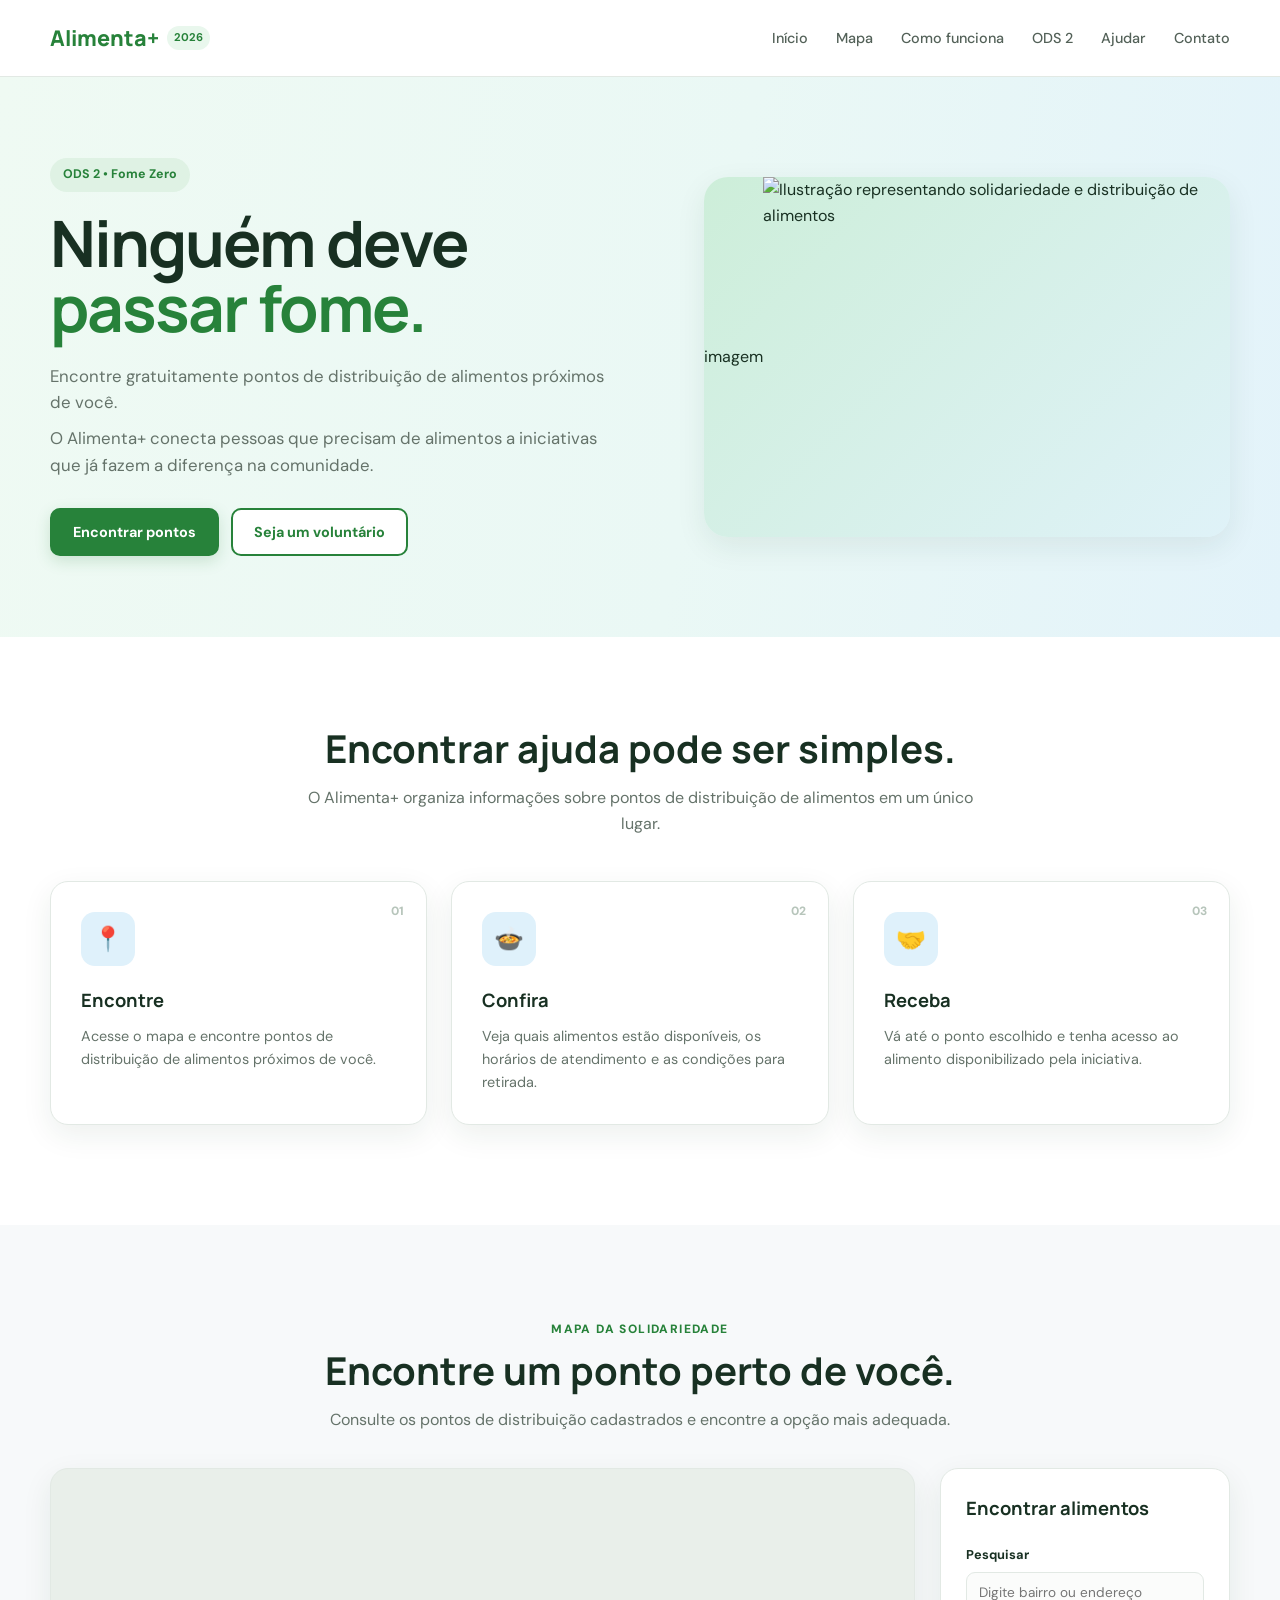
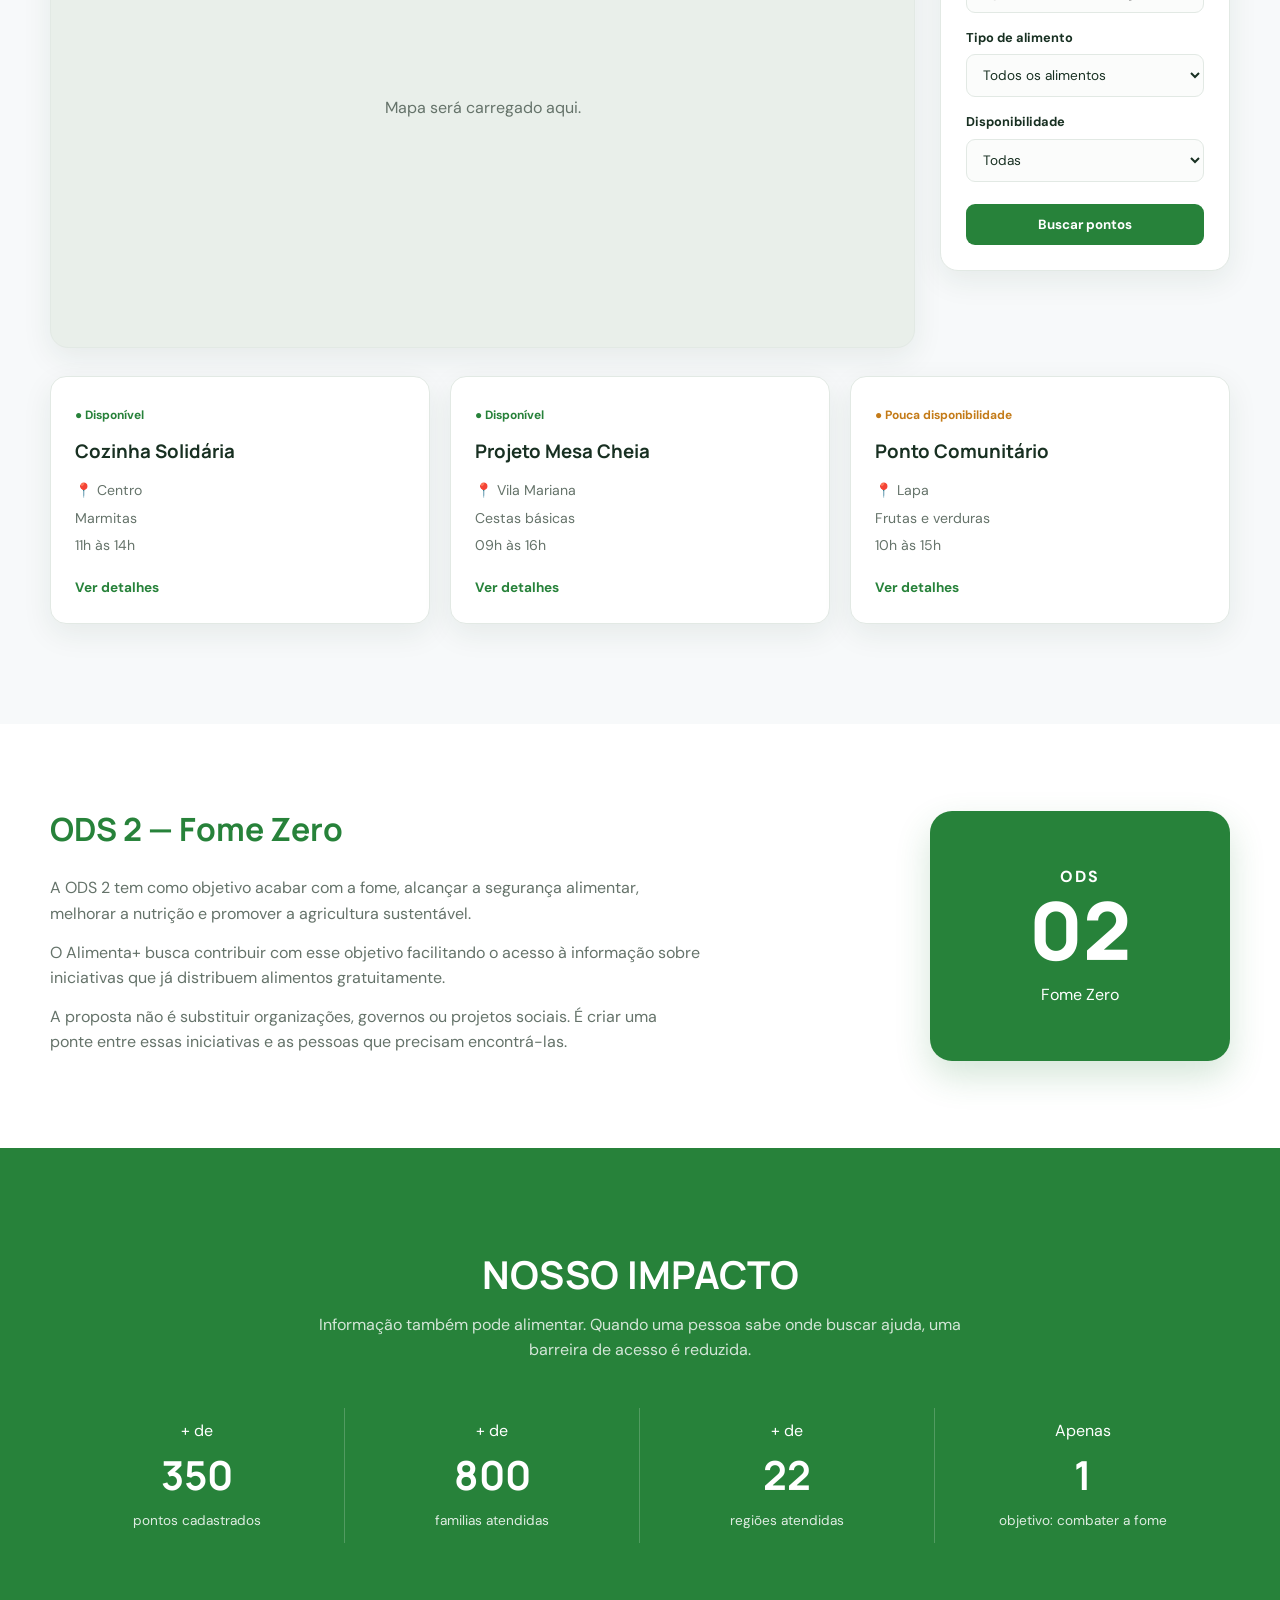
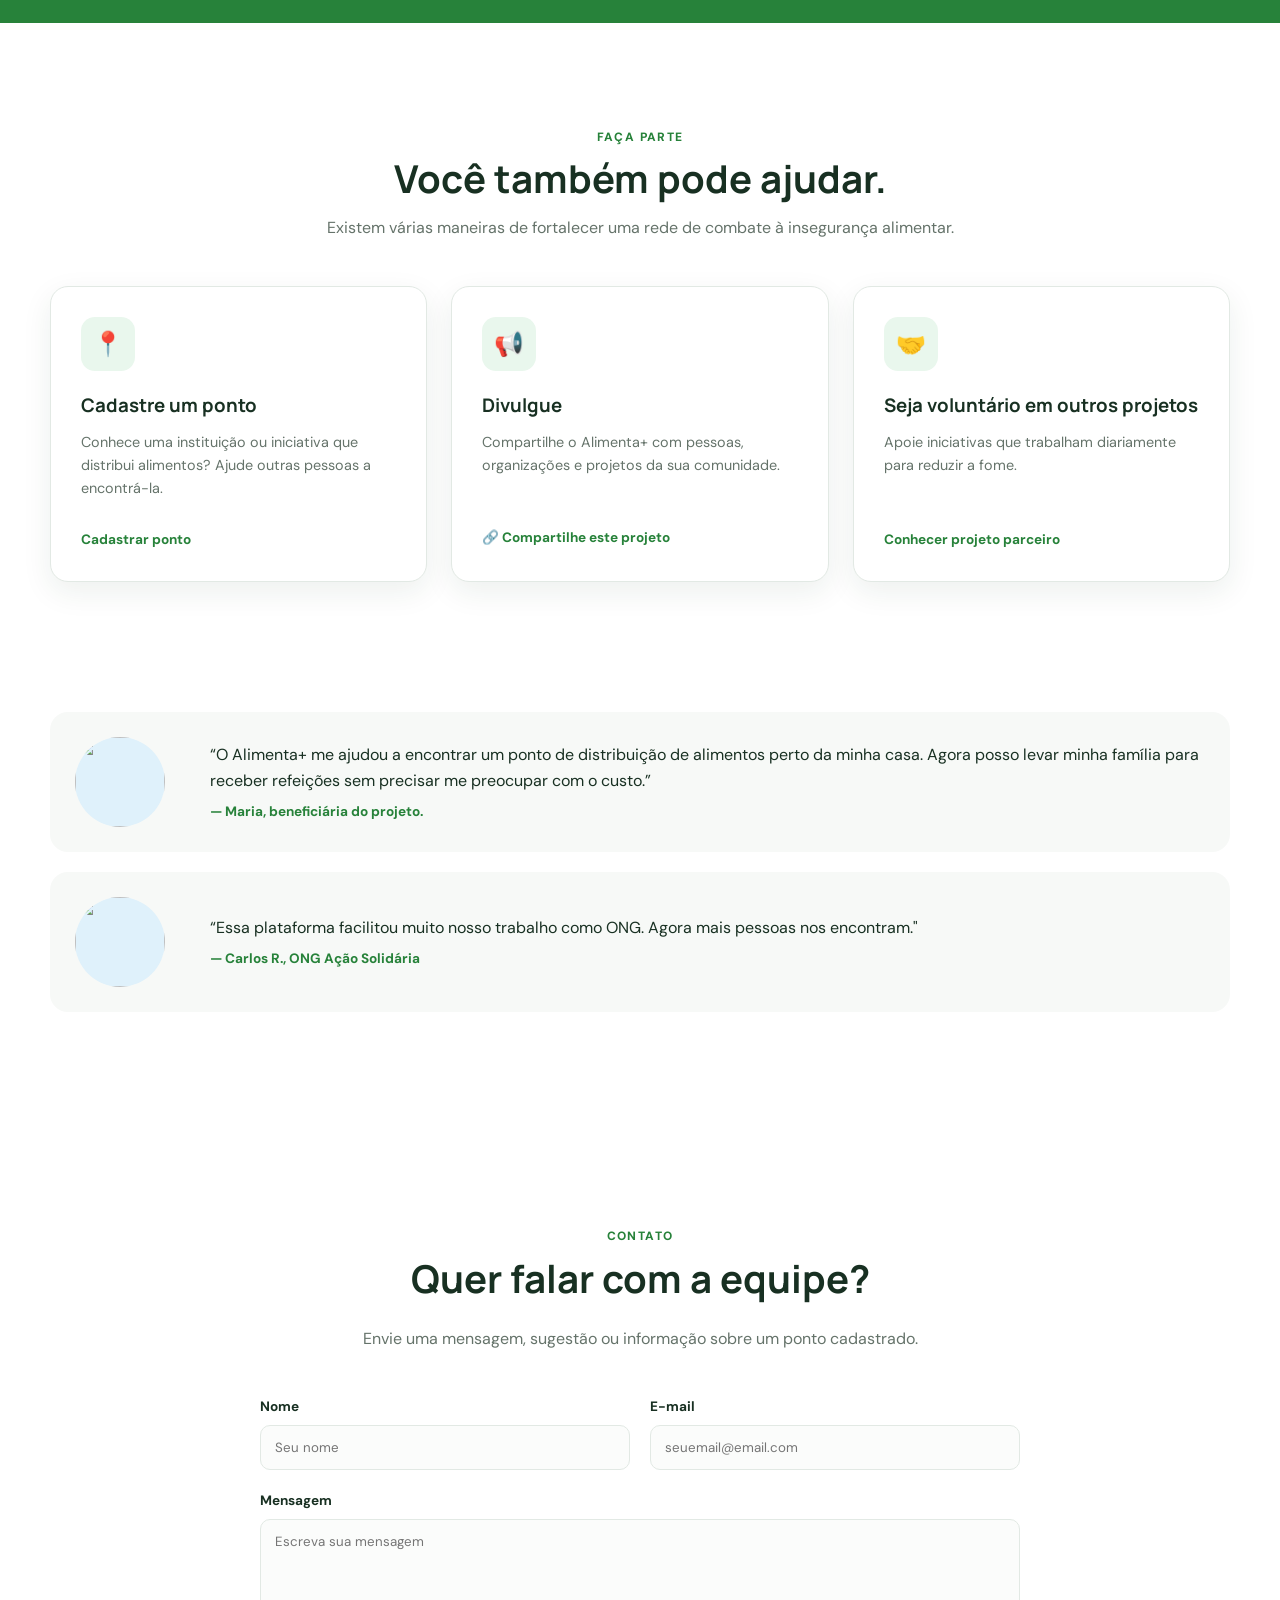
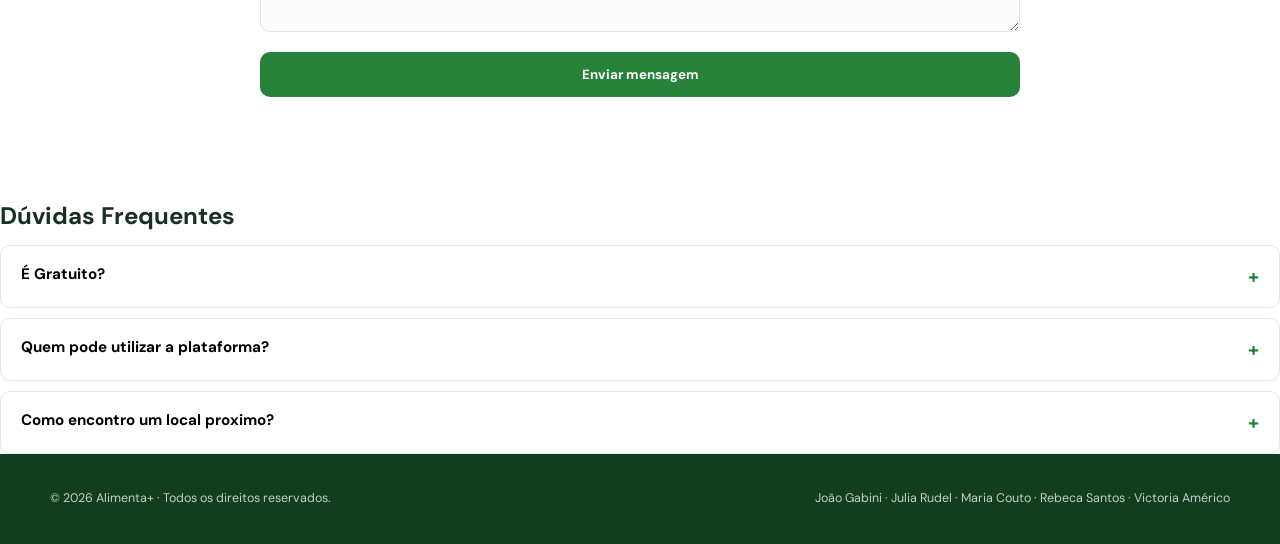
==== index.html @ 6b3d4233 "iniciando o leaflet" ====
<!DOCTYPE html>
<html lang="pt-br">

<head>
    <meta charset="UTF-8">
    <meta name="viewport" content="width=device-width, initial-scale=1.0">
    <title>Alimenta+</title>
    <meta name="description"
        content="Alimenta+ é uma plataforma que ajuda pessoas a encontrarem pontos gratuitos de distribuição de alimentos.">
    <meta name="author" content="Julia Rudel, João Gabini, Maria Couto, Rebeca Santos, Victoria Americo">
    <link rel="stylesheet" href="style.css">
    <link rel="stylesheet" href="https://unpkg.com/leaflet@1.9.4/dist/leaflet.css"
    integrity="sha256-p4NxAoJBhIIN+hmNHrzRCf9tD/miZyoHS5obTRR9BMY="
    crossorigin=""/>
</head>

<body> <!-- ========================= CABEÇALHO / NAVEGAÇÃO ========================== -->
    <header>
        <nav>
            <div class="logo"> <a href="#inicio"> <strong>Alimenta+</strong> <span>2026</span> </a> </div>
            <ul>
                <li> <a href="#inicio">Início</a> </li>
                <li> <a href="#mapa">Mapa</a> </li>
                <li> <a href="#como-funciona">Como funciona</a> </li>
                <li> <a href="#ods-2">ODS 2</a> </li>
                <li> <a href="#ajudar">Ajudar</a> </li>
                <li> <a href="#contato">Contato</a> </li>
            </ul>
        </nav>
    </header>

    <main> <!-- ========================= INÍCIO ========================== -->
        <section class="inicio" id="inicio">
            <div class="inicio-conteudo"> <span class="etiqueta"> ODS 2 • Fome Zero </span>
                <h1> Ninguém deve <span>passar fome.</span> </h1>
                <p> Encontre gratuitamente pontos de distribuição de alimentos próximos de você. </p>
                <p> O Alimenta+ conecta pessoas que precisam de alimentos a iniciativas que já fazem a diferença na
                    comunidade. </p>

                <button class="botao-inicio" onclick="location.href='#mapa'">Encontrar pontos</button>
                <button class="botao-secundario" onclick="location.href='#ajudar'">Seja um voluntário</button>
            </div>

            <div class="inicio-imagem"> imagem<img src=""
                    alt="Ilustração representando solidariedade e distribuição de alimentos"> </div>

        </section> <!-- ========================= COMO FUNCIONA ========================== -->

        <section id="como-funciona" class="como-funciona">
            <div class="titulo-secao">
                <h2> Encontrar ajuda pode ser simples. </h2>
                <p> O Alimenta+ organiza informações sobre pontos de distribuição de alimentos em um único lugar. </p>
            </div>
            <div class="cards-funcionamento">
                <article class="card">
                    <div class="card-numero"> 01 </div>
                    <div class="card-icone"> 📍 </div>
                    <h3> Encontre </h3>
                    <p> Acesse o mapa e encontre pontos de distribuição de alimentos próximos de você. </p>
                </article>
                <article class="card">
                    <div class="card-numero"> 02 </div>
                    <div class="card-icone"> 🍲 </div>
                    <h3> Confira </h3>
                    <p> Veja quais alimentos estão disponíveis, os horários de atendimento e as condições para retirada.
                    </p>
                </article>
                <article class="card">
                    <div class="card-numero"> 03 </div>
                    <div class="card-icone"> 🤝 </div>
                    <h3> Receba </h3>
                    <p> Vá até o ponto escolhido e tenha acesso ao alimento disponibilizado pela iniciativa. </p>
                </article>
            </div>

        </section> <!-- ========================= MAPA ========================== -->

        <section id="mapa" class="mapa">
            <div class="titulo-secao"> <span>MAPA DA SOLIDARIEDADE</span>
                <h2> Encontre um ponto perto de você. </h2>
                <p> Consulte os pontos de distribuição cadastrados e encontre a opção mais adequada. </p>
            </div>
            <div class="mapa-area"> <!-- Posteriormente podemos colocar aqui o mapa utilizando Leaflet. -->
                <div id="mapa-interativo">
                    <p> Mapa será carregado aqui. </p>
                </div>
                <aside class="filtros">
                    <h3> Encontrar alimentos </h3> <label for="pesquisa"> Pesquisar </label> <input type="text"
                        id="pesquisa" name="pesquisa" placeholder="Digite bairro ou endereço"> <label
                        for="tipo-alimento"> Tipo de alimento </label> <select id="tipo-alimento" name="tipo-alimento">
                        <option value=""> Todos os alimentos </option>
                        <option value="marmita"> Marmitas </option>
                        <option value="cesta"> Cestas básicas </option>
                        <option value="frutas"> Frutas e verduras </option>
                        <option value="paes"> Pães </option>
                    </select> <label for="disponibilidade"> Disponibilidade </label> <select id="disponibilidade"
                        name="disponibilidade">
                        <option value=""> Todas </option>
                        <option value="disponivel"> Disponível </option>
                        <option value="pouco"> Pouca disponibilidade </option>
                        <option value="esgotado"> Esgotado </option>
                    </select> <button type="button"> Buscar pontos </button>
                </aside>

            </div> <!-- Cards dos pontos. Posteriormente podem ser gerados automaticamente pelo JavaScript. -->
            <div class="lista-pontos">
                <article class="ponto">
                    <div class="ponto-status disponivel"> ● Disponível </div>
                    <h3> Cozinha Solidária </h3>
                    <p> 📍 Centro </p>
                    <p> Marmitas </p>
                    <p> 11h às 14h </p> <a href="#"> Ver detalhes </a>
                </article>
                <article class="ponto">
                    <div class="ponto-status disponivel"> ● Disponível </div>
                    <h3> Projeto Mesa Cheia </h3>
                    <p> 📍 Vila Mariana </p>
                    <p> Cestas básicas </p>
                    <p> 09h às 16h </p> <a href="#"> Ver detalhes </a>
                </article>
                <article class="ponto">
                    <div class="ponto-status pouco"> ● Pouca disponibilidade </div>
                    <h3> Ponto Comunitário </h3>
                    <p> 📍 Lapa </p>
                    <p> Frutas e verduras </p>
                    <p> 10h às 15h </p> <a href="#"> Ver detalhes </a>
                </article>
            </div>

        </section> <!-- ========================= ODS 2 ========================== -->
        <section id="ods-2" class="ods">
            <div class="ods-conteudo">
                <h2> ODS 2 — Fome Zero</h2>
                <p> A ODS 2 tem como objetivo acabar com a fome, alcançar a segurança alimentar, melhorar a nutrição e
                    promover a agricultura sustentável. </p>
                <p> O Alimenta+ busca contribuir com esse objetivo facilitando o acesso à informação sobre iniciativas
                    que já distribuem alimentos gratuitamente. </p>
                <p> A proposta não é substituir organizações, governos ou projetos sociais. É criar uma ponte entre
                    essas iniciativas e as pessoas que precisam encontrá-las. </p>
            </div>
            <div class="ods-destaque">
                <div> <strong> ODS </strong> <span> 02 </span> </div>
                <p> Fome Zero</p>
            </div>

        </section> <!-- ========================= IMPACTO ========================== -->
        <section class="impacto">
            <div class="titulo-secao"> <span></span>
                <h2>NOSSO IMPACTO </h2>
                <p> Informação também pode alimentar. Quando uma pessoa sabe onde buscar ajuda, uma barreira de acesso é
                    reduzida. </p>
            </div>
            <div class="numeros-impacto">
                <div class="numero"> + de <strong> 350 </strong> <span> pontos cadastrados </span> </div>
                <div class="numero"> + de <strong> 800 </strong> <span> familias atendidas </span> </div>
                <div class="numero"> + de  <strong> 22 </strong> <span> regiões atendidas </span> </div>
                <div class="numero"> Apenas <strong> 01 </strong> <span> objetivo: combater a fome </span> </div>
            </div>

        </section> <!-- ========================= AJUDAR ========================== -->
        <section id="ajudar" class="ajudar">
            <div class="titulo-secao"> <span>FAÇA PARTE</span>
                <h2> Você também pode ajudar. </h2>
                <p> Existem várias maneiras de fortalecer uma rede de combate à insegurança alimentar. </p>
            </div>
            <div class="cards-ajuda">
                <article class="card-ajuda">
                    <div> 📍 </div>
                    <h3> Cadastre um ponto </h3>
                    <p> Conhece uma instituição ou iniciativa que distribui alimentos? Ajude outras pessoas a
                        encontrá-la. </p>
                    <a href="cadastro.html" target="_blank" rel="noopener noreferrer"> Cadastrar ponto </a>
                </article>

                <article class="card-ajuda">
                    <div> 📢 </div>
                    <h3> Divulgue </h3>
                    <p> Compartilhe o Alimenta+ com pessoas, organizações e projetos da sua comunidade. </p>

                    <button onclick="compartilharProjeto()" class="btn-compartilhar">
                        <span>🔗</span>
                        Compartilhe este projeto
                    </button>
                </article>

                <article class="card-ajuda">
                    <div> 🤝 </div>
                    <h3> Seja voluntário em outros projetos</h3>
                    <p> Apoie iniciativas que trabalham diariamente para reduzir a fome. </p>
                    <a href="https://zuzuforafrica.com/" target="_blank" rel="noopener noreferrer">Conhecer projeto
                        parceiro</a>
                </article>

                <div id="mensagemCompartilhamento" class="toast-compartilhamento">
                    <span class="toast-icone">✓</span>
                    <div>
                        <strong>Link copiado!</strong>
                        <p>Agora você pode compartilhar este projeto.</p>
                    </div>
                </div>
            </div>
        </section>

        <section><!-- ========================= Depoimento ========================== -->
            <div>
                <div><img src='' alt=''></div>
                <div>
                    <p>“O Alimenta+ me ajudou a encontrar um ponto de distribuição de alimentos perto da minha casa.
                        Agora
                        posso levar minha família para receber refeições sem precisar me preocupar com o custo.”</p>
                    <p>— Maria, beneficiária do projeto.</p>
                </div>
            </div>


            <div>
                <div><img src='' alt=''></div>
                <div>
                    <p>“Essa plataforma facilitou muito nosso trabalho como ONG. Agora mais pessoas nos encontram."</p>
                    <p>— Carlos R., ONG Ação Solidária</p>
                </div>
            </div>
        </section>

        </section> <!-- ========================= CONTATO ========================== -->
        <section id="contato" class="contato">
            <div class="titulo-secao"> <span>CONTATO</span>
                <h2> Quer falar com a equipe? </h2>
                <p> Envie uma mensagem, sugestão ou informação sobre um ponto cadastrado. </p>
            </div>
            <form>
                <div class="campo"> <label for="nome-contato"> Nome </label> <input type="text" id="nome-contato"
                        name="nome-contato" placeholder="Seu nome"> </div>
                <div class="campo"> <label for="email"> E-mail </label> <input type="email" id="email" name="email"
                        placeholder="seuemail@email.com"> </div>
                <div class="campo campo-completo"> <label for="mensagem"> Mensagem </label> <textarea id="mensagem"
                        name="mensagem" rows="5" placeholder="Escreva sua mensagem"></textarea> </div>
                <div class="campo campo-completo"> <button type="submit"> Enviar mensagem </button> </div>
            </form>
        </section>

        <section>
            <div class="divduv">
                <h2> Dúvidas Frequentes </h2>

                <button class="accordion">
                    <span>É Gratuito?</span>
                </button>
                <div class="panel">
                    <p>Sim, totalmente gratuito para quem busca alimentação e para quem deseja cadastrar pontos.</p>
                </div>

                <button class="accordion">
                    <span>Quem pode utilizar a plataforma?</span>
                </button>
                <div class="panel">
                    <p>Qualquer pessoa pode consultar a plataforma. Os critérios para retirada dos alimentos podem
                        variar de
                        acordo com cada ponto de distribuição.</p>
                </div>

                <button class="accordion">
                    <span>Como encontro um local proximo?</span>
                </button>
                <div class="panel">
                    <p>Use o mapa interativo e digite seu bairro ou CEP na barra de pesquisa.</p>
                </div>


            </div>

        </section>

    </main>

    <footer>
        <div class="footer-final">
            <p> © 2026 Alimenta+ · Todos os direitos reservados. </p>
            <p> João Gabini · Julia Rudel · Maria Couto · Rebeca Santos · Victoria Américo </p>
        </div>
    </footer>

    <script>
        // 1. Seleciona todos os botões com a classe 'accordion'
        const accordions = document.querySelectorAll(".accordion");

        // 2. Adiciona o evento de clique para cada um deles
        accordions.forEach(acc => {
            acc.addEventListener("click", function () {
                // Alterna a classe 'active' no botão clicado
                this.classList.toggle("active");

                // Pega o painel seguinte (a resposta)
                const panel = this.nextElementSibling;

                // Alterna entre mostrar e esconder
                if (panel.style.display === "block") {
                    panel.style.display = "none";
                } else {
                    panel.style.display = "block";
                }
            });
        });


        function compartilharProjeto() {
            const link = window.location.href;

            navigator.clipboard.writeText(link).then(() => {
                const mensagem = document.getElementById("mensagemCompartilhamento");

                mensagem.classList.add("mostrar");

                setTimeout(() => {
                    mensagem.classList.remove("mostrar");
                }, 3500);
            });
        }


        // ===== CONTADOR DOS NÚMEROS DE IMPACTO =====

        const numeros = document.querySelectorAll(".numero strong");

        numeros.forEach((numero) => {
            const valorFinal = parseInt(numero.textContent);

            let valorAtual = 0;

            const duracao = 1500; // duração da animação em milissegundos
            const intervalo = 20;
            const incremento = valorFinal / (duracao / intervalo);

            const contador = setInterval(() => {
                valorAtual += incremento;

                if (valorAtual >= valorFinal) {
                    valorAtual = valorFinal;
                    clearInterval(contador);
                }

                numero.textContent = Math.floor(valorAtual);
            }, intervalo);
        });

    </script>

</body>

</html>
---- style.css ----
/* =========================================================
   ALIMENTA+ — ESTILO GERAL
   ========================================================= */

   @import url('https://fonts.googleapis.com/css2?family=DM+Sans:wght@400;500;600;700&family=Manrope:wght@500;600;700;800&display=swap');


   /* =========================================================
      VARIÁVEIS
      ========================================================= */
   
   :root {
       --verde: #27823a;
       --verde-escuro: #176329;
       --verde-claro: #e9f7ed;
   
       --azul: #dff1fb;
       --azul-medio: #c9e8f7;
   
       --texto: #183022;
       --texto-secundario: #65736a;
   
       --branco: #ffffff;
       --cinza: #f6f8f7;
       --borda: #e2e9e4;
   
       --sombra: 0 10px 30px rgba(25, 70, 40, 0.08);
   
       --raio: 18px;
       --largura: 1180px;
   }
   
   
   /* =========================================================
      RESET
      ========================================================= */
   
   * {
       margin: 0;
       padding: 0;
       box-sizing: border-box;
   }
   
   html {
       scroll-behavior: smooth;
   }
   
   body {
       font-family: 'DM Sans', sans-serif;
       color: var(--texto);
       background: var(--branco);
       line-height: 1.6;
       font-size: 16px;
   }
   
   img {
       max-width: 100%;
       display: block;
   }
   
   a {
       color: inherit;
       text-decoration: none;
   }
   
   button,
   input,
   select,
   textarea {
       font-family: inherit;
   }
   
   button {
       cursor: pointer;
   }
   
   
   /* =========================================================
      CONTAINER
      ========================================================= */
   
   header nav,
   .inicio,
   .como-funciona,
   .mapa,
   .ods,
   .impacto,
   .ajudar,
   .contato,
   footer {
       width: min(100% - 48px, var(--largura));
       margin-inline: auto;
   }
   
   
   /* =========================================================
      CABEÇALHO
      ========================================================= */
   
   header {
       position: sticky;
       top: 0;
       z-index: 1000;
   
       background: rgba(255, 255, 255, 0.96);
       border-bottom: 1px solid var(--borda);
   
       backdrop-filter: blur(12px);
   }
   
   header nav {
       height: 76px;
   
       display: flex;
       align-items: center;
       justify-content: space-between;
   }
   
   
   /* LOGO */
   
   .logo a {
       display: flex;
       align-items: center;
       gap: 8px;
   
       color: var(--verde);
   }
   
   .logo strong {
       font-family: 'Manrope', sans-serif;
       font-size: 1.35rem;
       font-weight: 800;
   }
   
   .logo span {
       font-size: 0.7rem;
       font-weight: 700;
   
       padding: 3px 7px;
       border-radius: 20px;
   
       color: var(--verde);
       background: var(--verde-claro);
   }
   
   
   /* MENU */
   
   header nav ul {
       list-style: none;
   
       display: flex;
       align-items: center;
       gap: 28px;
   }
   
   header nav ul a {
       font-size: 0.9rem;
       font-weight: 500;
       color: #536158;
   
       transition: 0.2s ease;
   }
   
   header nav ul a:hover {
       color: var(--verde);
   }
   
   
   /* =========================================================
      TÍTULOS
      ========================================================= */
   
   .titulo-secao {
       text-align: center;
       max-width: 700px;
       margin: 0 auto 45px;
   }
   
   .titulo-secao > span {
       display: inline-block;
   
       margin-bottom: 10px;
   
       color: var(--verde);
       font-size: 0.75rem;
       font-weight: 800;
       letter-spacing: 1.4px;
   }
   
   .titulo-secao h2 {
       font-family: 'Manrope', sans-serif;
       font-size: clamp(1.8rem, 3vw, 2.6rem);
       line-height: 1.15;
   
       margin-bottom: 14px;
   }
   
   .titulo-secao p {
       color: var(--texto-secundario);
       font-size: 1rem;
   }
   
   
   /* =========================================================
      HERO / INÍCIO
      ========================================================= */
   
   .inicio {
       min-height: 560px;
   
       display: grid;
       grid-template-columns: 1fr 0.9fr;
       align-items: center;
       gap: 70px;
   
       padding-top: 70px;
       padding-bottom: 70px;
   }
   
   
   /* fundo suave do hero */
   
   .inicio::before {
       content: "";
       position: absolute;
       left: 0;
       right: 0;
   
       height: 560px;
   
       background:
           linear-gradient(
               100deg,
               #effaf3 0%,
               #eaf8f5 55%,
               #e3f3fa 100%
           );
   
       z-index: -1;
   }
   
   
   /* conteúdo */
   
   .inicio-conteudo {
       max-width: 590px;
   }
   
   .etiqueta {
       display: inline-block;
   
       padding: 7px 13px;
       margin-bottom: 18px;
   
       border-radius: 30px;
   
       color: var(--verde);
       background: #dff2e4;
   
       font-size: 0.78rem;
       font-weight: 700;
   }
   
   .inicio h1 {
       font-family: 'Manrope', sans-serif;
   
       font-size: clamp(2.7rem, 5vw, 4.4rem);
       line-height: 1.02;
       letter-spacing: -2px;
   
       margin-bottom: 22px;
   }
   
   .inicio h1 span {
       color: var(--verde);
   }
   
   .inicio-conteudo > p {
       max-width: 560px;
   
       color: var(--texto-secundario);
       font-size: 1.05rem;
   
       margin-bottom: 9px;
   }
   
   
   /* BOTÕES */
   
   .botao-inicio,
   .botao-secundario {
       border-radius: 10px;
   
       padding: 13px 21px;
   
       font-size: 0.9rem;
       font-weight: 700;
   
       transition: 0.2s ease;
   }
   
   .botao-inicio {
       margin-top: 20px;
       margin-right: 8px;
   
       border: 2px solid var(--verde);
       background: var(--verde);
       color: white;
   
       box-shadow: 0 5px 15px rgba(39, 130, 58, 0.18);
   }
   
   .botao-inicio:hover {
       background: var(--verde-escuro);
       border-color: var(--verde-escuro);
       transform: translateY(-2px);
   }
   
   .botao-secundario {
       border: 2px solid var(--verde);
       background: white;
       color: var(--verde);
   }
   
   .botao-secundario:hover {
       background: var(--verde-claro);
   }
   
   
   /* IMAGEM DO HERO */
   
   .inicio-imagem {
       height: 360px;
   
       border-radius: 24px;
   
       overflow: hidden;
   
       background:
           linear-gradient(
               135deg,
               #cdeed9,
               #dff2f8
           );
   
       box-shadow: var(--sombra);
   
       display: flex;
       align-items: center;
       justify-content: center;
   }
   
   .inicio-imagem img {
       width: 100%;
       height: 100%;
       object-fit: cover;
   }
   
   
   /* =========================================================
      COMO FUNCIONA
      ========================================================= */
   
   .como-funciona {
       padding-top: 90px;
       padding-bottom: 100px;
   }
   
   .cards-funcionamento {
       display: grid;
       grid-template-columns: repeat(3, 1fr);
       gap: 24px;
   }
   
   .card {
       position: relative;
   
       padding: 30px;
   
       background: white;
       border: 1px solid var(--borda);
       border-radius: var(--raio);
   
       box-shadow: var(--sombra);
   
       transition: 0.25s ease;
   }
   
   .card:hover {
       transform: translateY(-5px);
       border-color: #c7e4ce;
   }
   
   .card-numero {
       position: absolute;
       top: 20px;
       right: 22px;
   
       color: #b7c5bb;
   
       font-size: 0.75rem;
       font-weight: 800;
   }
   
   .card-icone {
       width: 54px;
       height: 54px;
   
       display: flex;
       align-items: center;
       justify-content: center;
   
       margin-bottom: 20px;
   
       border-radius: 14px;
   
       background: var(--azul);
   
       font-size: 1.5rem;
   }
   
   .card h3 {
       margin-bottom: 9px;
   
       font-family: 'Manrope', sans-serif;
       font-size: 1.15rem;
   }
   
   .card p {
       color: var(--texto-secundario);
       font-size: 0.9rem;
   }
   
   
   /* =========================================================
      MAPA
      ========================================================= */
   
   .mapa {
       width: 100%;
       max-width: none;
   
       padding: 90px max(24px, calc((100% - var(--largura)) / 2)) 100px;
   
       background: #f7f9fa;
   }
   
   .mapa .titulo-secao {
       margin-bottom: 35px;
   }
   
   .mapa-area {
       width: 100%;
       max-width: var(--largura);
       margin: auto;
   
       display: grid;
       grid-template-columns: 1fr 290px;
       gap: 25px;
   }
   
   
   /* mapa */
   
   #mapa-interativo {
       min-height: 480px;
   
       display: flex;
       align-items: center;
       justify-content: center;
   
       overflow: hidden;
   
       border-radius: 18px;
       border: 1px solid var(--borda);
   
       background: #e9efea;
   
       box-shadow: var(--sombra);
   
       color: var(--texto-secundario);
   }
   
   
   /* filtros */
   
   .filtros {
       height: fit-content;
   
       padding: 25px;
   
       background: white;
       border: 1px solid var(--borda);
       border-radius: 18px;
   
       box-shadow: var(--sombra);
   }
   
   .filtros h3 {
       margin-bottom: 22px;
   
       font-family: 'Manrope', sans-serif;
       font-size: 1.15rem;
   }
   
   .filtros label {
       display: block;
   
       margin: 15px 0 6px;
   
       font-size: 0.8rem;
       font-weight: 700;
   }
   
   .filtros input,
   .filtros select {
       width: 100%;
   
       padding: 11px 12px;
   
       border: 1px solid var(--borda);
       border-radius: 9px;
   
       outline: none;
   
       background: #fbfcfb;
       color: var(--texto);
   
       font-size: 0.85rem;
   }
   
   .filtros input:focus,
   .filtros select:focus {
       border-color: var(--verde);
   }
   
   .filtros button {
       width: 100%;
   
       margin-top: 22px;
       padding: 12px;
   
       border: none;
       border-radius: 9px;
   
       background: var(--verde);
       color: white;
   
       font-weight: 700;
   }
   
   .filtros button:hover {
       background: var(--verde-escuro);
   }
   
   
   /* PONTOS */
   
   .lista-pontos {
       max-width: var(--largura);
       margin: 28px auto 0;
   
       display: grid;
       grid-template-columns: repeat(3, 1fr);
       gap: 20px;
   }
   
   .ponto {
       padding: 24px;
   
       background: white;
   
       border: 1px solid var(--borda);
       border-radius: 16px;
   
       box-shadow: var(--sombra);
   }
   
   .ponto-status {
       display: inline-block;
   
       margin-bottom: 12px;
   
       font-size: 0.75rem;
       font-weight: 700;
   }
   
   .ponto-status.disponivel {
       color: var(--verde);
   }
   
   .ponto-status.pouco {
       color: #c47b18;
   }
   
   .ponto h3 {
       margin-bottom: 12px;
   
       font-family: 'Manrope', sans-serif;
   }
   
   .ponto p {
       margin: 5px 0;
   
       color: var(--texto-secundario);
       font-size: 0.88rem;
   }
   
   .ponto a {
       display: inline-block;
   
       margin-top: 15px;
   
       color: var(--verde);
   
       font-size: 0.85rem;
       font-weight: 700;
   }
   
   
   /* =========================================================
      ODS 2
      ========================================================= */
   
   .ods {
       min-height: 360px;
   
       display: grid;
       grid-template-columns: 1fr 300px;
       align-items: center;
       gap: 80px;
   
       padding-top: 80px;
       padding-bottom: 80px;
   }
   
   .ods-conteudo {
       max-width: 650px;
   }
   
   .ods-conteudo h2 {
       font-family: 'Manrope', sans-serif;
       font-size: 2rem;
   
       margin-bottom: 20px;
   
       color: var(--verde);
   }
   
   .ods-conteudo p {
       margin-bottom: 13px;
   
       color: var(--texto-secundario);
   }
   
   .ods-destaque {
       min-height: 250px;
   
       display: flex;
       flex-direction: column;
       align-items: center;
       justify-content: center;
   
       border-radius: 22px;
   
       background: var(--verde);
   
       color: white;
   
       box-shadow: 0 15px 35px rgba(39, 130, 58, 0.2);
   }
   
   .ods-destaque div {
       display: flex;
       flex-direction: column;
       align-items: center;
   }
   
   .ods-destaque strong {
       font-size: 1rem;
       letter-spacing: 2px;
   }
   
   .ods-destaque span {
       font-family: 'Manrope', sans-serif;
       font-size: 5rem;
       line-height: 1;
       font-weight: 800;
   }
   
   .ods-destaque p {
       margin-top: 12px;
       color: white;
   }
   
   
   /* =========================================================
      IMPACTO
      ========================================================= */
   
   .impacto {
       width: 100%;
       max-width: none;
   
       padding: 80px max(24px, calc((100% - var(--largura)) / 2));
   
       background: var(--verde);
       color: white;
   }
   
   .impacto .titulo-secao {
       margin-bottom: 45px;
   }
   
   .impacto .titulo-secao h2 {
       color: white;
   }
   
   .impacto .titulo-secao p {
       color: rgba(255, 255, 255, 0.8);
   }
   
   .numeros-impacto {
       max-width: var(--largura);
       margin: auto;
   
       display: grid;
       grid-template-columns: repeat(4, 1fr);
   }
   
   .numero {
       text-align: center;
   
       padding: 10px 25px;
   
       border-right: 1px solid rgba(255, 255, 255, 0.2);
   }
   
   .numero:last-child {
       border-right: none;
   }
   
   .numero strong {
       display: block;
   
       font-family: 'Manrope', sans-serif;
       font-size: 2.5rem;
   }
   
   .numero span {
       font-size: 0.85rem;
       opacity: 0.85;
   }
   
   
   /* =========================================================
      AJUDAR
      ========================================================= */
   
   .ajudar {
       padding-top: 100px;
       padding-bottom: 100px;
   }
   
   .cards-ajuda {
       display: grid;
       grid-template-columns: repeat(3, 1fr);
       gap: 24px;
   }
   
   .card-ajuda {
       padding: 30px;
   
       border: 1px solid var(--borda);
       border-radius: var(--raio);
   
       background: white;
   
       box-shadow: var(--sombra);
   
       transition: 0.25s ease;
   }
   
   .card-ajuda:hover {
       transform: translateY(-5px);
   }
   
   .card-ajuda > div {
       width: 54px;
       height: 54px;
   
       display: flex;
       align-items: center;
       justify-content: center;
   
       margin-bottom: 20px;
   
       border-radius: 14px;
   
       background: var(--verde-claro);
   
       font-size: 1.5rem;
   }
   
   .card-ajuda h3 {
       margin-bottom: 10px;
   
       font-family: 'Manrope', sans-serif;
   }
   
   .card-ajuda p {
       min-height: 80px;
   
       color: var(--texto-secundario);
       font-size: 0.9rem;
   }
   
   .card-ajuda a {
       display: inline-block;
       margin-top: 18px;
       color: var(--verde);
       font-weight: 700;
       font-size: 0.85rem;
   }

/* ===== LINK COMPARTILHAR ===== */

.btn-compartilhar {
    display: inline-block;

    margin-top: 18px;
    padding: 0;

    border: none;
    border-radius: 0;

    background: transparent;
    color: var(--verde);

    font-family: 'DM Sans', sans-serif;
    font-size: 0.85rem;
    font-weight: 700;

    cursor: pointer;

    box-shadow: none;

    transition: 0.25s ease;
}

.btn-compartilhar:hover {
    color: #176b35;
    transform: translateX(3px);
}
   
   
   /* =========================================================
      DEPOIMENTOS
      ========================================================= */
   
   section:nth-of-type(7) {
       width: min(100% - 48px, var(--largura));
       margin: 0 auto;
   
       padding-top: 30px;
       padding-bottom: 100px;
   }
   
   section:nth-of-type(7) > div {
       display: grid;
       grid-template-columns: 110px 1fr;
       align-items: center;
       gap: 25px;
   
       padding: 25px;
   
       margin-bottom: 20px;
   
       border-radius: 18px;
       background: #f7f9f7;
   }
   
   section:nth-of-type(7) img {
       width: 90px;
       height: 90px;
   
       border-radius: 50%;
   
       object-fit: cover;
   
       background: var(--azul);
   }
   
   section:nth-of-type(7) p:first-child {
       color: var(--texto);
       font-size: 1rem;
   }
   
   section:nth-of-type(7) p:last-child {
       margin-top: 8px;
   
       color: var(--verde);
       font-size: 0.85rem;
       font-weight: 700;
   }
   
   /* ===== MENSAGEM DE COMPARTILHAMENTO ===== */

.toast-compartilhamento {
    position: fixed;
    bottom: 30px;
    right: 30px;

    display: flex;
    align-items: center;
    gap: 12px;

    padding: 16px 20px;
    min-width: 300px;

    background: #ffffff;
    border-radius: 14px;

    box-shadow: 0 10px 30px rgba(0, 0, 0, 0.15);

    opacity: 0;
    visibility: hidden;
    transform: translateY(20px);

    transition: 
        opacity 0.3s ease,
        transform 0.3s ease,
        visibility 0.3s ease;

    z-index: 9999;
}

/* Quando aparece */
.toast-compartilhamento.mostrar {
    opacity: 1;
    visibility: visible;
    transform: translateY(0);
}

/* Ícone */
.toast-icone {
    display: flex;
    align-items: center;
    justify-content: center;

    width: 38px;
    height: 38px;

    border-radius: 50%;

    background: #e8f7ed;
    color: #2e9d57;

    font-size: 20px;
    font-weight: bold;
}

/* Texto */
.toast-compartilhamento strong {
    display: block;

    color: #222;
    font-size: 15px;
    margin-bottom: 3px;
}

.toast-compartilhamento p {
    margin: 0;

    color: #777;
    font-size: 13px;
}
   /* =========================================================
      CONTATO
      ========================================================= */
   
   .contato {
       padding-top: 90px;
       padding-bottom: 100px;
   }
   
   .contato form {
       max-width: 760px;
       margin: auto;
   
       display: grid;
       grid-template-columns: 1fr 1fr;
       gap: 20px;
   }
   
   .campo {
       display: flex;
       flex-direction: column;
   }
   
   .campo-completo {
       grid-column: 1 / -1;
   }
   
   .campo label {
       margin-bottom: 7px;
   
       font-size: 0.85rem;
       font-weight: 700;
   }
   
   .campo input,
   .campo textarea {
       width: 100%;
   
       padding: 13px 14px;
   
       border: 1px solid var(--borda);
       border-radius: 10px;
   
       background: #fbfcfb;
   
       outline: none;
   
       resize: vertical;
   }
   
   .campo input:focus,
   .campo textarea:focus {
       border-color: var(--verde);
   }
   
   .campo button {
       padding: 14px;
   
       border: none;
       border-radius: 10px;
   
       background: var(--verde);
       color: white;
   
       font-weight: 700;
   }
   
   .campo button:hover {
       background: var(--verde-escuro);
   }
   
   
   /* =========================================================
      FAQ
      ========================================================= */
   
   main > section:nth-last-child(2) {
       width: min(100% - 48px, 800px);
       margin: auto;
   
       padding-bottom: 100px;
   }
   
   main > section:nth-last-child(2) h2 {
       margin-bottom: 25px;
   
       font-family: 'Manrope', sans-serif;
       text-align: center;
   }
   
   .accordion {
       width: 100%;
   
       display: flex;
       justify-content: space-between;
   
       padding: 18px 20px;
   
       border: 1px solid var(--borda);
       border-radius: 10px;
   
       background: white;
   
       font-size: 0.95rem;
       font-weight: 700;
       text-align: left;
   
       margin-top: 10px;
   }
   
   .accordion::after {
       content: "+";
   
       color: var(--verde);
       font-size: 1.2rem;
   }
   
   .accordion.active {
       color: var(--verde);
       border-color: #c9e5cf;
   }
   
   .accordion.active::after {
       content: "−";
   }
   
   .panel {
       display: none;
   
       padding: 15px 20px;
   
       color: var(--texto-secundario);
   
       background: #f7f9f7;
   
       border-radius: 0 0 10px 10px;
   
       font-size: 0.9rem;
   }
   
   
   /* =========================================================
      FOOTER
      ========================================================= */
   
   footer {
       width: 100%;
   
       padding: 35px 24px;
   
       background: #123e20;
   
       color: rgba(255, 255, 255, 0.75);
   }
   
   .footer-final {
       width: min(100%, var(--largura));
       margin: auto;
   
       display: flex;
       justify-content: space-between;
       gap: 20px;
   }
   
   .footer-final p {
       font-size: 0.78rem;
   }
   
   
   /* =========================================================
      RESPONSIVIDADE — TABLET
      ========================================================= */
   
   @media (max-width: 900px) {
   
       header nav ul {
           gap: 15px;
       }
   
       .inicio {
           grid-template-columns: 1fr;
           gap: 35px;
   
           padding-top: 55px;
       }
   
       .inicio-conteudo {
           max-width: 700px;
       }
   
       .inicio-imagem {
           height: 300px;
       }
   
       .mapa-area {
           grid-template-columns: 1fr;
       }
   
       #mapa-interativo {
           min-height: 400px;
       }
   
       .ods {
           grid-template-columns: 1fr;
           gap: 35px;
       }
   
       .ods-destaque {
           max-width: 300px;
           width: 100%;
       }
   }
   
   
   /* =========================================================
      RESPONSIVIDADE — CELULAR
      ========================================================= */
   
   @media (max-width: 650px) {
   
       header nav {
           height: auto;
           min-height: 70px;
           padding: 14px 0;
       }
   
       header nav ul {
           display: none;
       }
   
       header nav,
       .inicio,
       .como-funciona,
       .ods,
       .ajudar,
       .contato {
           width: min(100% - 30px, var(--largura));
       }
   
       .inicio {
           min-height: auto;
   
           padding-top: 45px;
           padding-bottom: 60px;
       }
   
       .inicio h1 {
           font-size: 2.6rem;
           letter-spacing: -1px;
       }
   
       .inicio-conteudo > p {
           font-size: 0.95rem;
       }
   
       .inicio-imagem {
           height: 240px;
       }
   
       .cards-funcionamento,
       .lista-pontos,
       .cards-ajuda {
           grid-template-columns: 1fr;
       }
   
       .como-funciona,
       .ajudar,
       .contato {
           padding-top: 65px;
           padding-bottom: 65px;
       }
   
       .mapa {
           padding: 65px 15px;
       }
   
       #mapa-interativo {
           min-height: 320px;
       }
   
       .ods {
           padding-top: 65px;
           padding-bottom: 65px;
       }
   
       .numeros-impacto {
           grid-template-columns: 1fr 1fr;
           gap: 25px;
       }
   
       .numero {
           border-right: none;
       }
   
       .numero strong {
           font-size: 2rem;
       }
   
       .contato form {
           grid-template-columns: 1fr;
       }
   
       .campo-completo {
           grid-column: auto;
       }
   
       section:nth-of-type(7) {
           width: min(100% - 30px, var(--largura));
       }
   
       section:nth-of-type(7) > div {
           grid-template-columns: 1fr;
           text-align: center;
       }
   
       section:nth-of-type(7) img {
           margin: auto;
       }
   
       .footer-final {
           flex-direction: column;
           text-align: center;
       }
   }
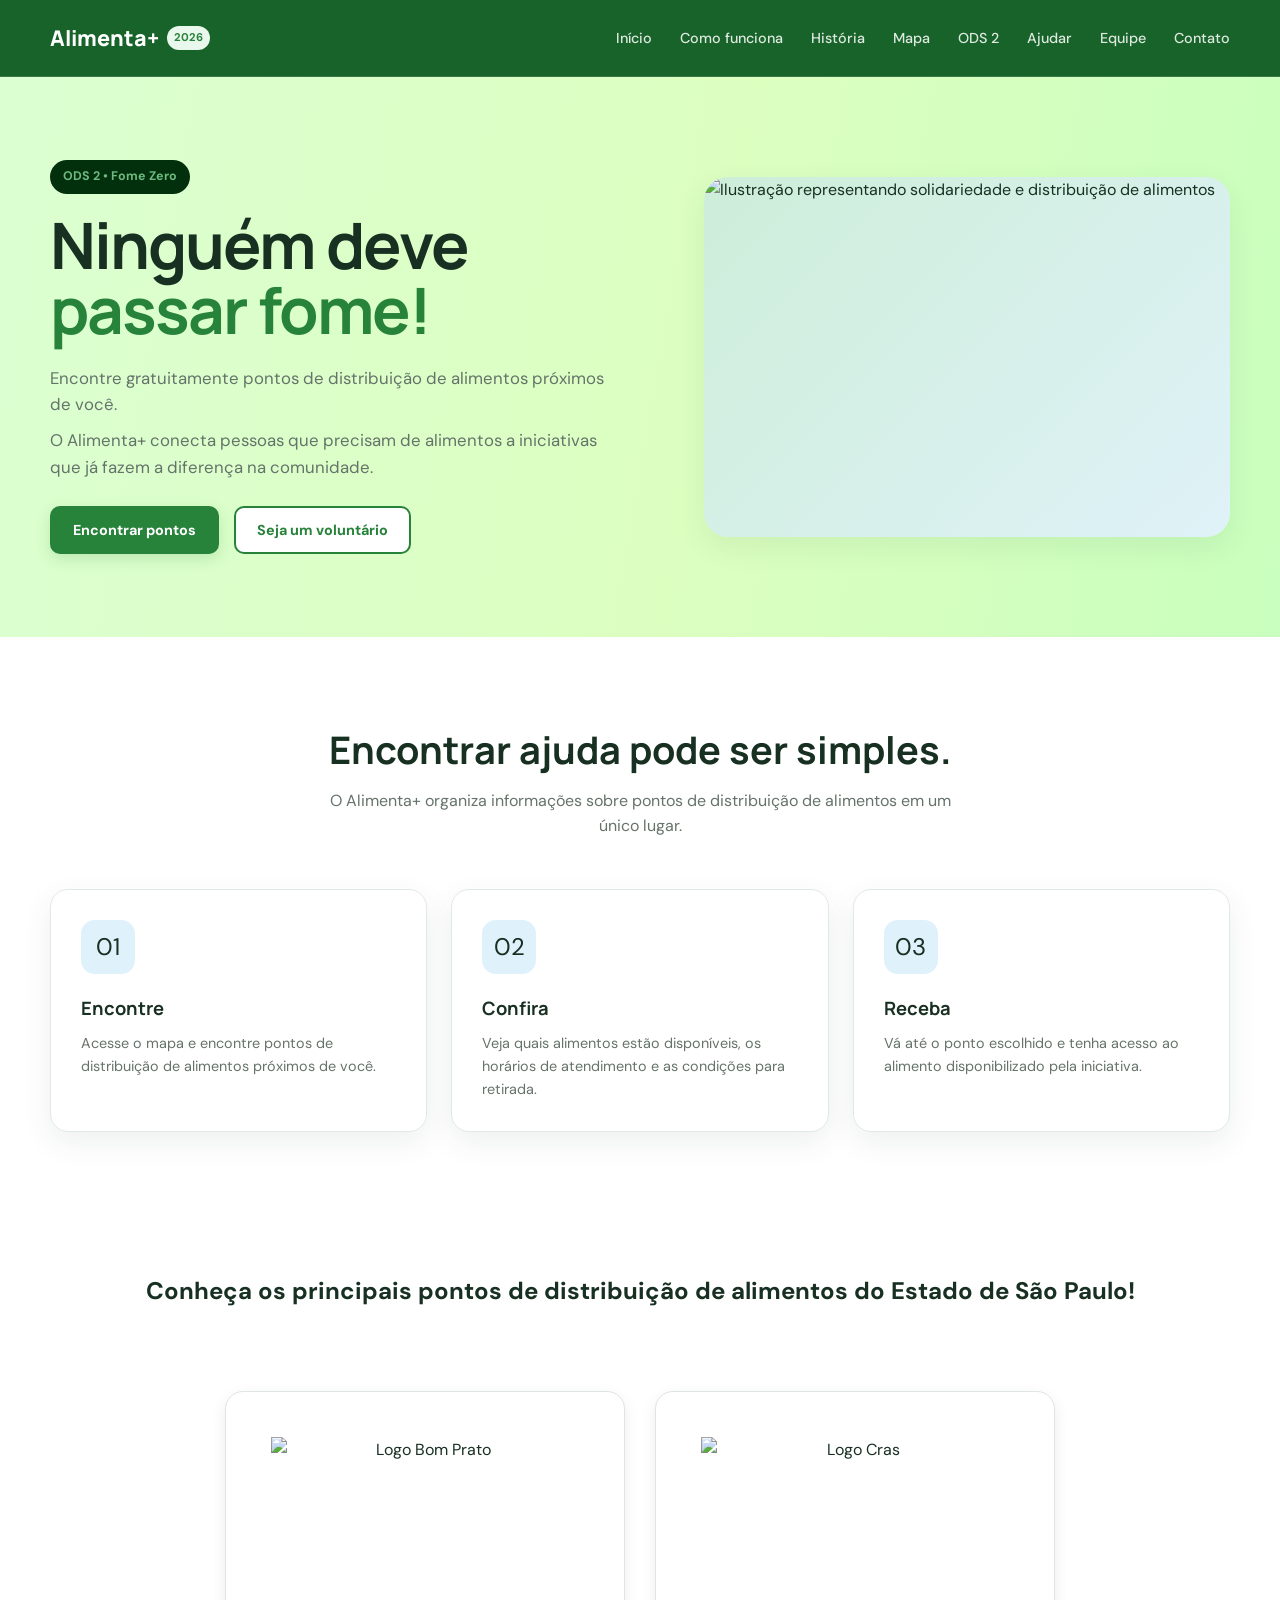
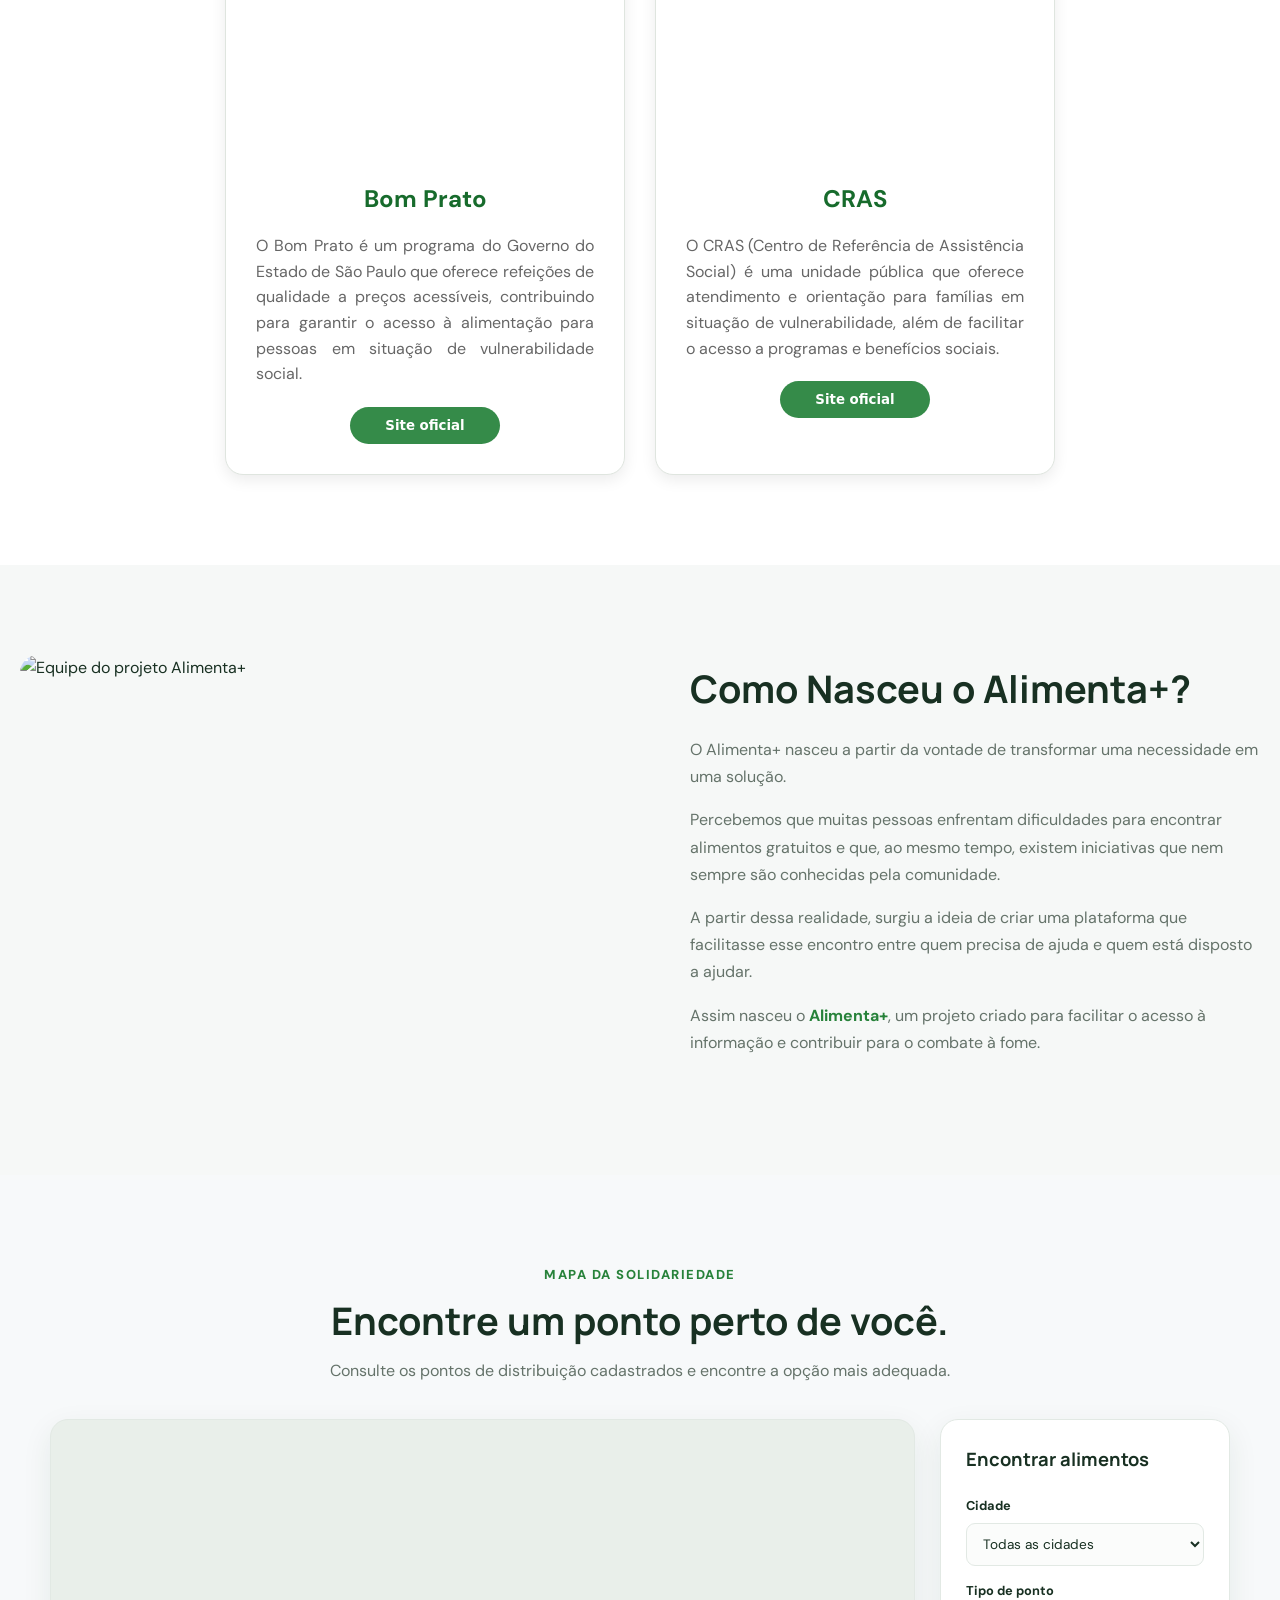
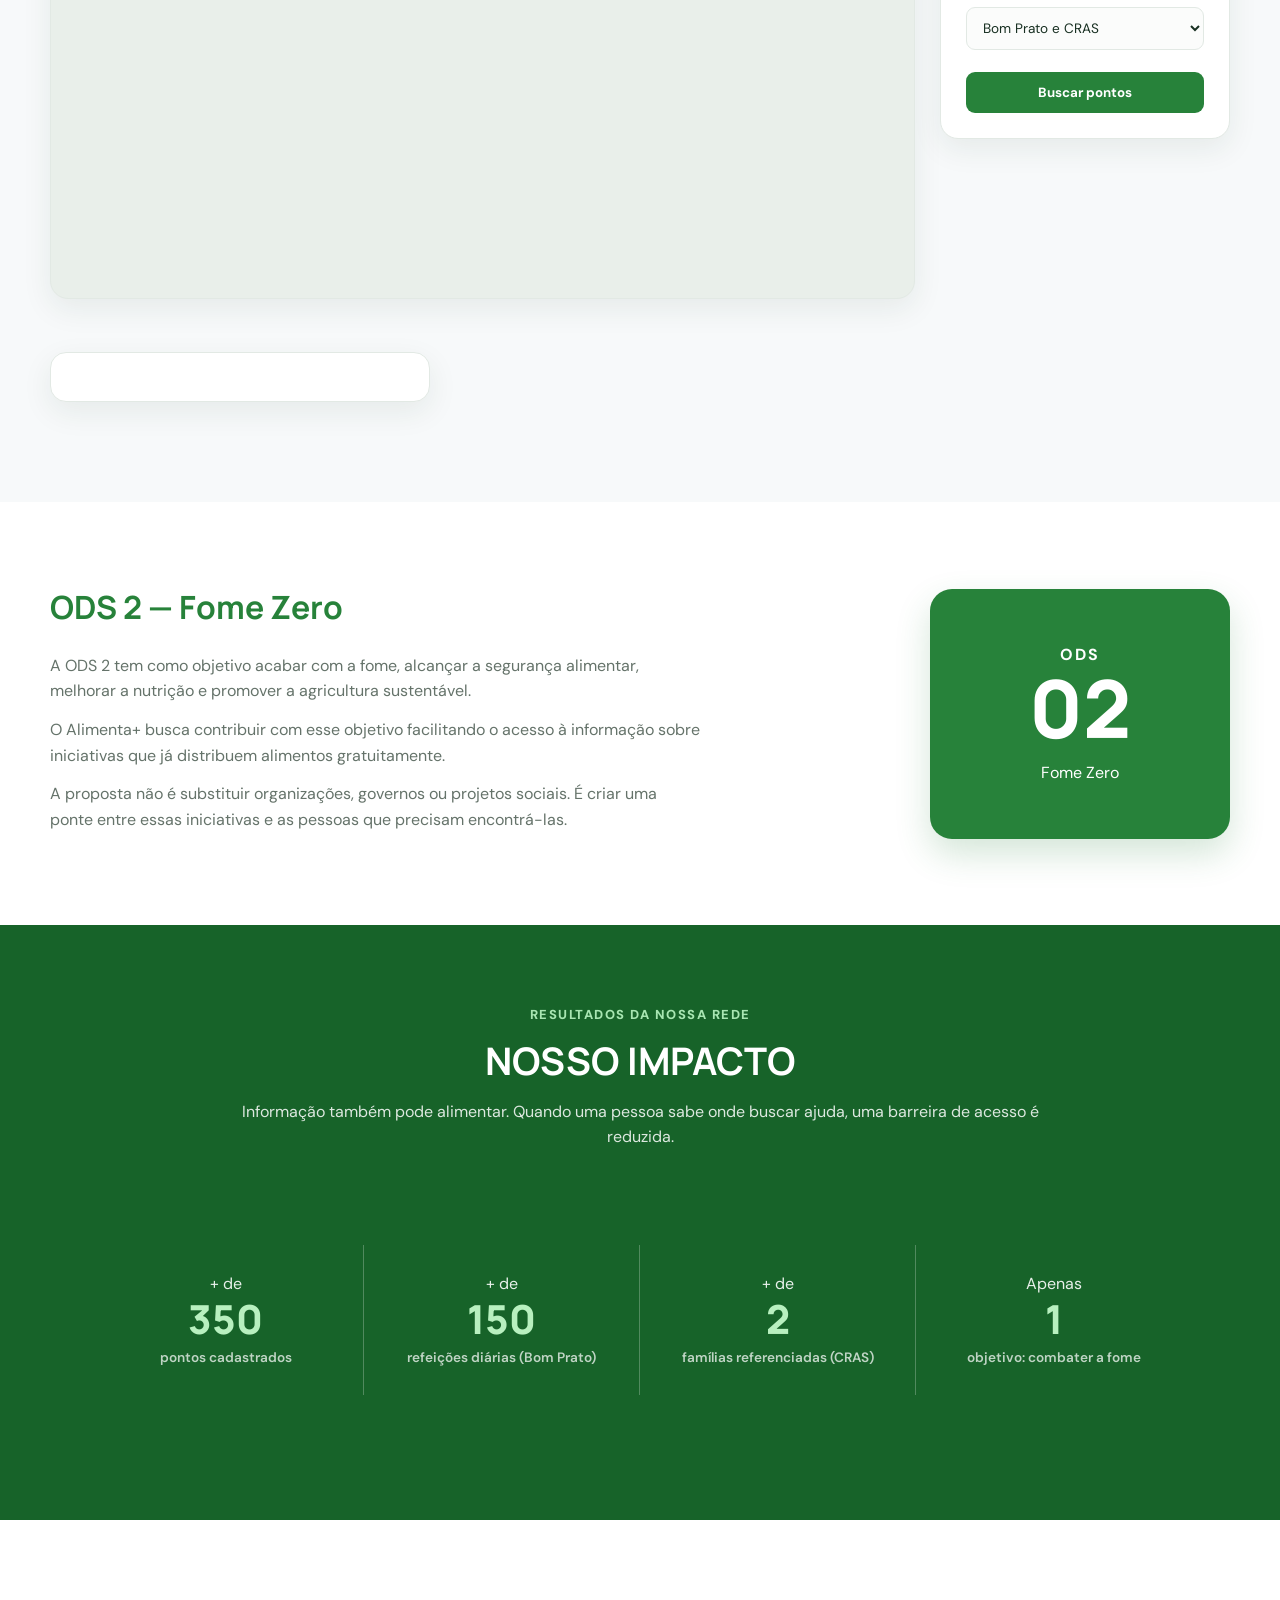
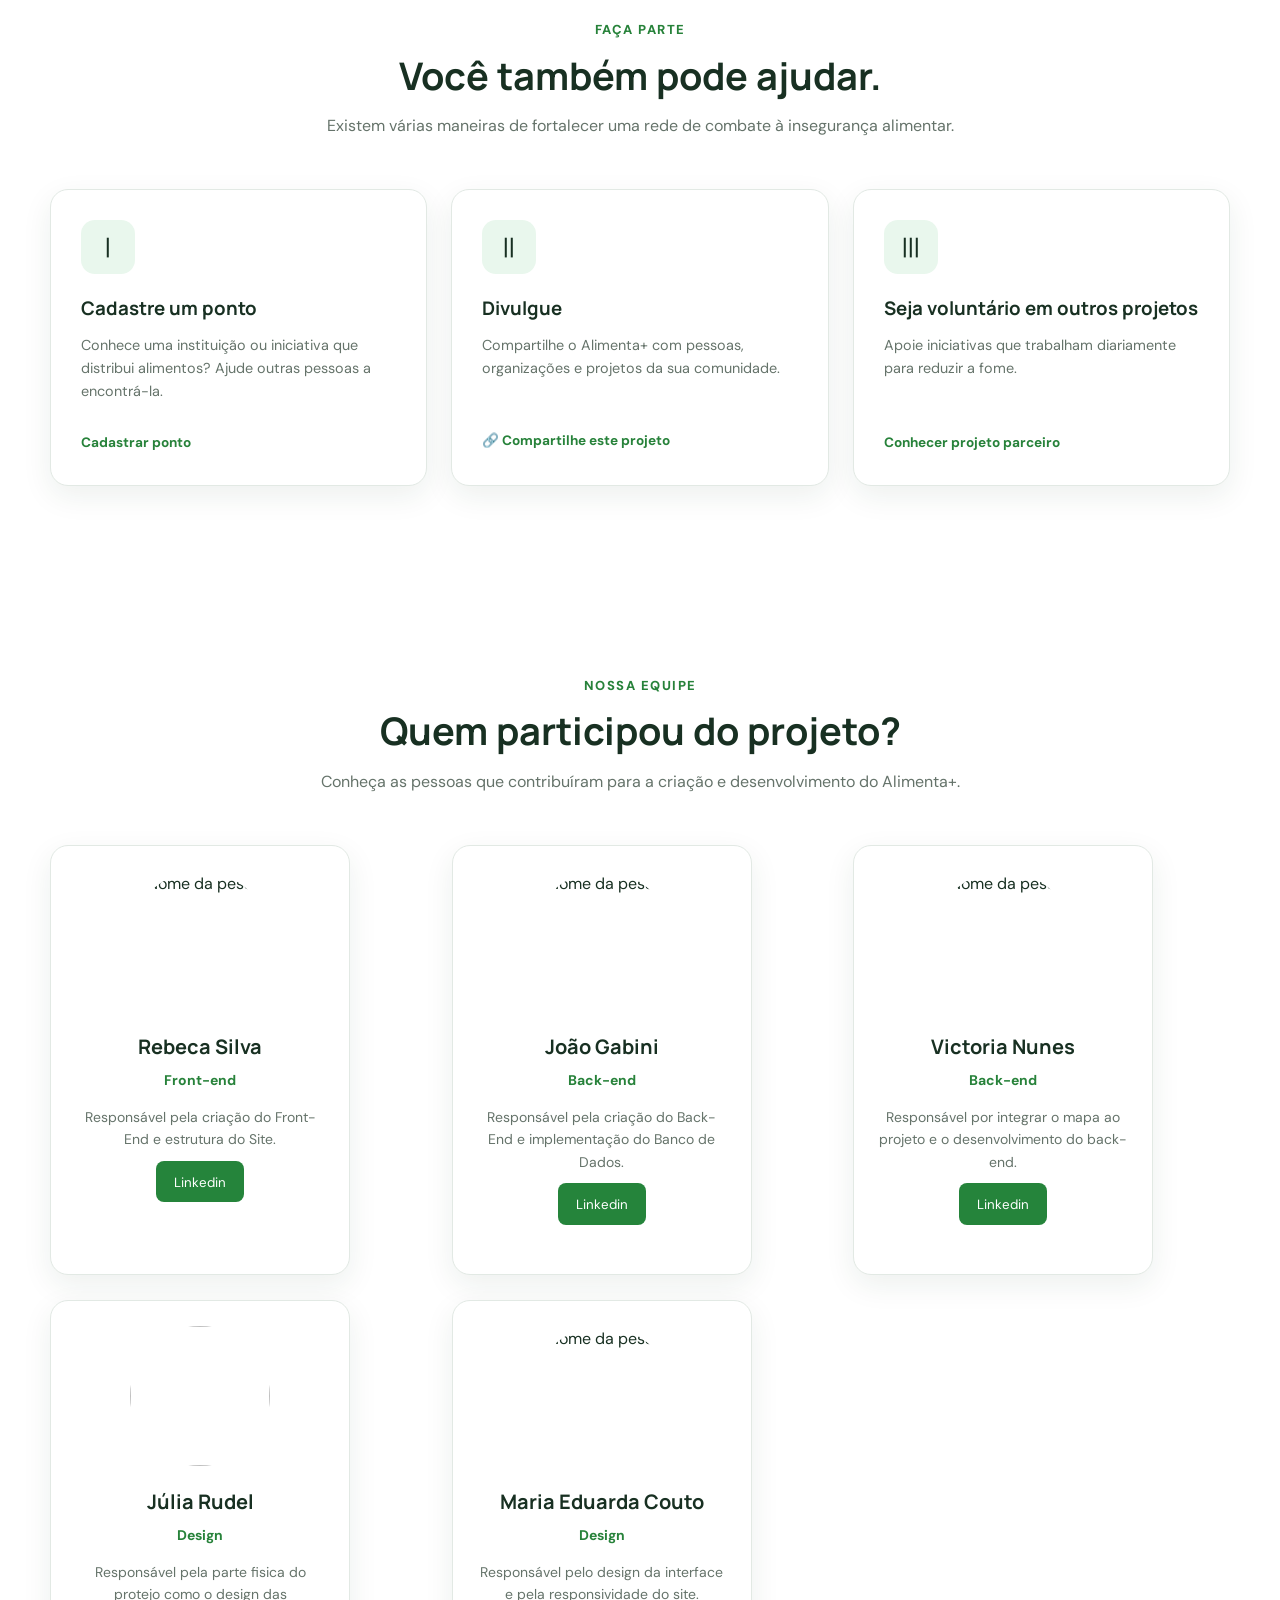
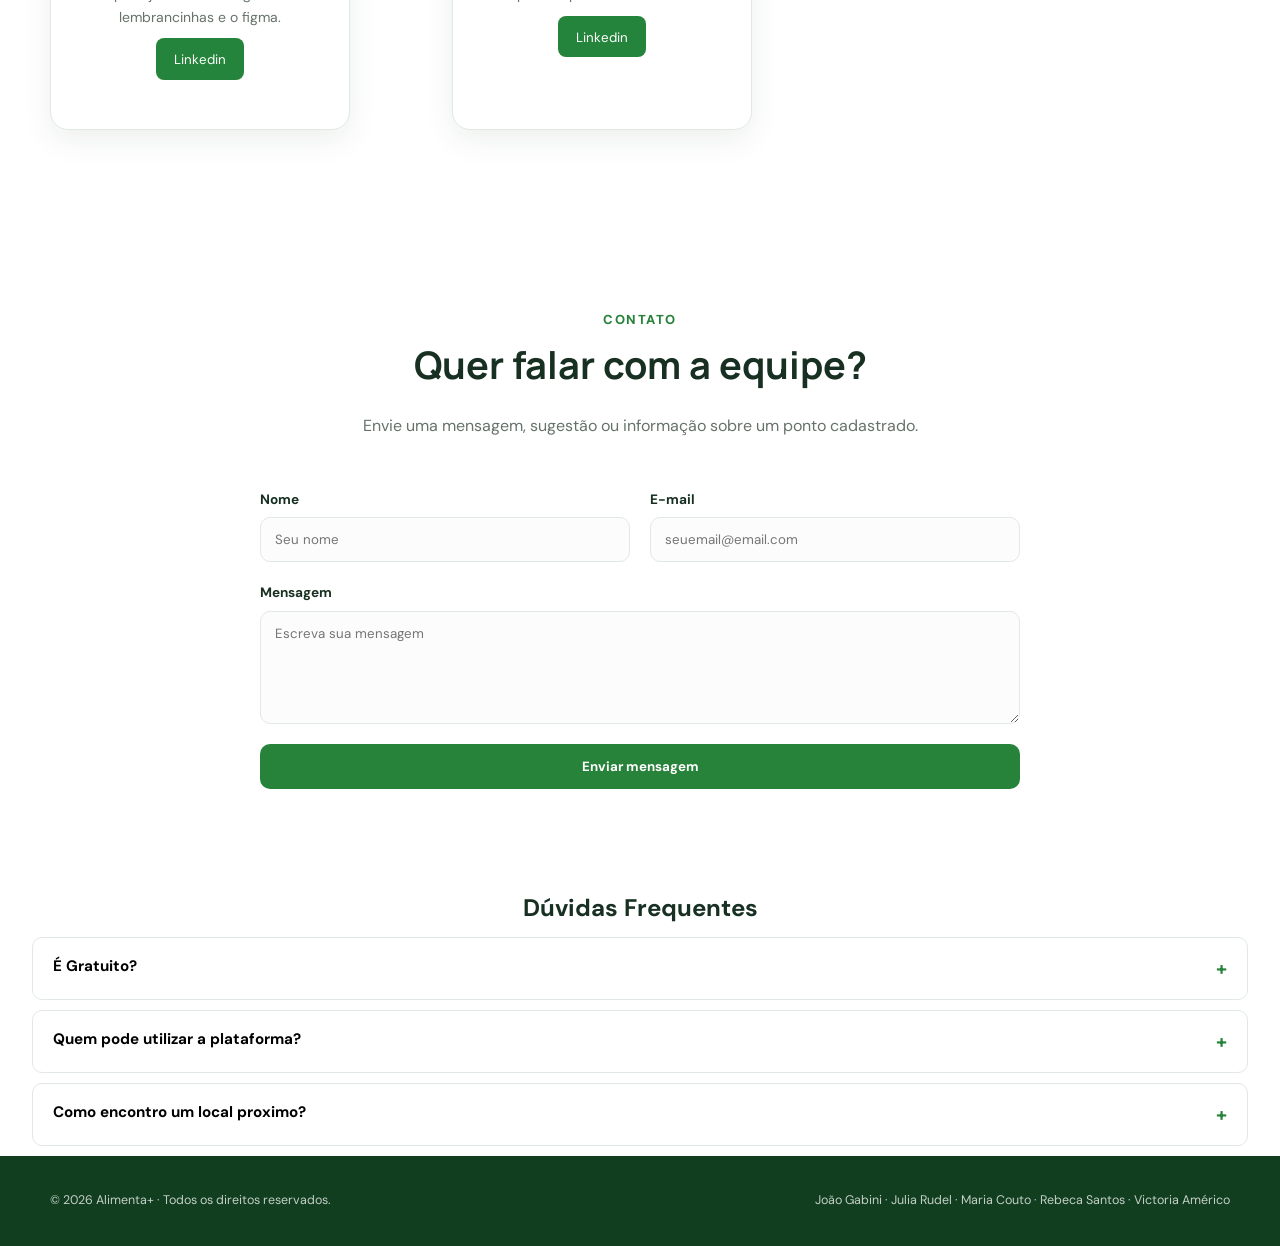
==== commit 36d63027: "arrumando responsividade" ====
--- a/index.html
+++ b/index.html
@@ -5,13 +5,11 @@
     <meta charset="UTF-8">
     <meta name="viewport" content="width=device-width, initial-scale=1.0">
     <title>Alimenta+</title>
+    <link rel="icon" type="imagem" href="img/restaurant (1).png">
     <meta name="description"
         content="Alimenta+ é uma plataforma que ajuda pessoas a encontrarem pontos gratuitos de distribuição de alimentos.">
     <meta name="author" content="Julia Rudel, João Gabini, Maria Couto, Rebeca Santos, Victoria Americo">
     <link rel="stylesheet" href="style.css">
-    <link rel="stylesheet" href="https://unpkg.com/leaflet@1.9.4/dist/leaflet.css"
-    integrity="sha256-p4NxAoJBhIIN+hmNHrzRCf9tD/miZyoHS5obTRR9BMY="
-    crossorigin=""/>
 </head>
 
 <body> <!-- ========================= CABEÇALHO / NAVEGAÇÃO ========================== -->
@@ -20,10 +18,12 @@
             <div class="logo"> <a href="#inicio"> <strong>Alimenta+</strong> <span>2026</span> </a> </div>
             <ul>
                 <li> <a href="#inicio">Início</a> </li>
+                <li> <a href="#como-funciona">Como funciona</a> </li>
+                <li> <a href="#historia">História</a> </li>
                 <li> <a href="#mapa">Mapa</a> </li>
-                <li> <a href="#como-funciona">Como funciona</a> </li>
                 <li> <a href="#ods-2">ODS 2</a> </li>
                 <li> <a href="#ajudar">Ajudar</a> </li>
+                <li> <a href="#equipe">Equipe</a> </li>
                 <li> <a href="#contato">Contato</a> </li>
             </ul>
         </nav>
@@ -32,16 +32,19 @@
     <main> <!-- ========================= INÍCIO ========================== -->
         <section class="inicio" id="inicio">
             <div class="inicio-conteudo"> <span class="etiqueta"> ODS 2 • Fome Zero </span>
-                <h1> Ninguém deve <span>passar fome.</span> </h1>
+                <h1> Ninguém deve <span>passar fome!</span> </h1>
                 <p> Encontre gratuitamente pontos de distribuição de alimentos próximos de você. </p>
                 <p> O Alimenta+ conecta pessoas que precisam de alimentos a iniciativas que já fazem a diferença na
                     comunidade. </p>
 
-                <button class="botao-inicio" onclick="location.href='#mapa'">Encontrar pontos</button>
-                <button class="botao-secundario" onclick="location.href='#ajudar'">Seja um voluntário</button>
-            </div>
-
-            <div class="inicio-imagem"> imagem<img src=""
+                <div class="botoes-acao">
+                    <button class="botao-inicio" onclick="location.href='#mapa'">Encontrar pontos</button>
+                    <button class="botao-secundario" onclick="location.href='#ajudar'">Seja um voluntário</button>
+                </div>
+
+            </div>
+
+            <div class="inicio-imagem"><img src="img/doacao-imagem.jpg"
                     alt="Ilustração representando solidariedade e distribuição de alimentos"> </div>
 
         </section> <!-- ========================= COMO FUNCIONA ========================== -->
@@ -53,25 +56,97 @@
             </div>
             <div class="cards-funcionamento">
                 <article class="card">
-                    <div class="card-numero"> 01 </div>
-                    <div class="card-icone"> 📍 </div>
+                    <div class="card-icone"> 01</div>
                     <h3> Encontre </h3>
                     <p> Acesse o mapa e encontre pontos de distribuição de alimentos próximos de você. </p>
                 </article>
                 <article class="card">
-                    <div class="card-numero"> 02 </div>
-                    <div class="card-icone"> 🍲 </div>
+                    <div class="card-icone"> 02</div>
                     <h3> Confira </h3>
                     <p> Veja quais alimentos estão disponíveis, os horários de atendimento e as condições para retirada.
                     </p>
                 </article>
                 <article class="card">
-                    <div class="card-numero"> 03 </div>
-                    <div class="card-icone"> 🤝 </div>
+                    <div class="card-icone"> 03 </div>
                     <h3> Receba </h3>
                     <p> Vá até o ponto escolhido e tenha acesso ao alimento disponibilizado pela iniciativa. </p>
                 </article>
             </div>
+        </section>
+
+        <section class="informacoes">
+            <div class="titulo-ponto">
+                <h2> Conheça os principais pontos de distribuição de alimentos do Estado de São Paulo!</h2>
+            </div>
+            
+            <div class="info-card">
+                <img src="img/WhatsApp Image 2026-09-15 at 09.56.46.jpeg" alt="Logo Bom Prato" class="logo-info">
+                <h2> Bom Prato</h2>
+                <p>
+                    O Bom Prato é um programa do Governo do Estado de São Paulo
+                    que oferece refeições de qualidade a preços acessíveis,
+                    contribuindo para garantir o acesso à alimentação para
+                    pessoas em situação de vulnerabilidade social.
+                </p>
+                <button><a href="https://www.desenvolvimentosocial.sp.gov.br/acoes-de-desenvolvimento-social/programa-bom-prato/"
+                    target="_blank" class="botao-info">
+                    Site oficial</a></button>
+            </div>
+
+            <div class="info-card">
+                <img src="img/WhatsApp Image 2026-09-15 at 09.57.20.jpeg" alt="Logo Cras" class="logo-info">
+                <h2>CRAS</h2>
+                <p>
+                    O CRAS (Centro de Referência de Assistência Social) é uma
+                    unidade pública que oferece atendimento e orientação para
+                    famílias em situação de vulnerabilidade, além de facilitar
+                    o acesso a programas e benefícios sociais.
+                </p>
+            <button><a href="https://www.gov.br/pt-br/servicos/acessar-o-cras-centro-de-referencia-da-assistencia-social"
+                    target="_blank" class="botao-info">
+                    Site oficial</a></button>
+            </div>
+        </section>
+        <!-- COMO O PROJETO NASCEU -->
+        <section class="historia" id="historia">
+            <div class="historia-container">
+
+                <div class="historia-imagem">
+                    <img src="img/equipe.jpg" alt="Equipe do projeto Alimenta+">
+                </div>
+
+                <div class="historia-texto">
+                    <h2>Como Nasceu o Alimenta+?</h2>
+
+                    <p>
+                        O Alimenta+ nasceu a partir da vontade de transformar uma
+                        necessidade em uma solução.
+                    </p>
+
+                    <p>
+                        Percebemos que muitas pessoas enfrentam dificuldades para
+                        encontrar alimentos gratuitos e que, ao mesmo tempo, existem
+                        iniciativas que nem sempre são conhecidas pela comunidade.
+                    </p>
+
+                    <p>
+                        A partir dessa realidade, surgiu a ideia de criar uma
+                        plataforma que facilitasse esse encontro entre quem precisa
+                        de ajuda e quem está disposto a ajudar.
+                    </p>
+
+                    <p>
+                        Assim nasceu o <strong>Alimenta+</strong>, um projeto criado
+                        para facilitar o acesso à informação e contribuir para o
+                        combate à fome.
+                    </p>
+                </div>
+
+            </div>
+        </section>
+
+
+
 
         </section> <!-- ========================= MAPA ========================== -->
 
@@ -80,50 +155,32 @@
                 <h2> Encontre um ponto perto de você. </h2>
                 <p> Consulte os pontos de distribuição cadastrados e encontre a opção mais adequada. </p>
             </div>
-            <div class="mapa-area"> <!-- Posteriormente podemos colocar aqui o mapa utilizando Leaflet. -->
+            <div class="mapa-area">
                 <div id="mapa-interativo">
-                    <p> Mapa será carregado aqui. </p>
+                    <iframe
+                        src="https://www.google.com/maps/d/embed?mid=1qagY0nXwAMRVSh70xc1NLIED4b-GKCE&ehbc=2E312F&noprof=1"
+                        width="2500" height="480"></iframe>
                 </div>
                 <aside class="filtros">
-                    <h3> Encontrar alimentos </h3> <label for="pesquisa"> Pesquisar </label> <input type="text"
-                        id="pesquisa" name="pesquisa" placeholder="Digite bairro ou endereço"> <label
-                        for="tipo-alimento"> Tipo de alimento </label> <select id="tipo-alimento" name="tipo-alimento">
-                        <option value=""> Todos os alimentos </option>
-                        <option value="marmita"> Marmitas </option>
-                        <option value="cesta"> Cestas básicas </option>
-                        <option value="frutas"> Frutas e verduras </option>
-                        <option value="paes"> Pães </option>
-                    </select> <label for="disponibilidade"> Disponibilidade </label> <select id="disponibilidade"
-                        name="disponibilidade">
-                        <option value=""> Todas </option>
-                        <option value="disponivel"> Disponível </option>
-                        <option value="pouco"> Pouca disponibilidade </option>
-                        <option value="esgotado"> Esgotado </option>
-                    </select> <button type="button"> Buscar pontos </button>
+                    <h3> Encontrar alimentos </h3>
+                    <label for="filtro-cidade"> Cidade </label>
+                    <select id="filtro-cidade" name="filtro-cidade">
+                        <option value=""> Todas as cidades </option>
+                    </select>
+                    <label for="filtro-tipo"> Tipo de ponto </label>
+                    <select id="filtro-tipo" name="filtro-tipo">
+                        <option value=""> Bom Prato e CRAS </option>
+                        <option value="bom-prato"> Bom Prato </option>
+                        <option value="cras"> CRAS (cesta básica) </option>
+                    </select>
+                    <button type="button" id="btn-buscar-pontos"> Buscar pontos </button>
                 </aside>
 
+                <p id="contador-pontos" class="contador-pontos"></p>
             </div> <!-- Cards dos pontos. Posteriormente podem ser gerados automaticamente pelo JavaScript. -->
-            <div class="lista-pontos">
+            <div class="lista-pontos" id="lista-pontos">
                 <article class="ponto">
-                    <div class="ponto-status disponivel"> ● Disponível </div>
-                    <h3> Cozinha Solidária </h3>
-                    <p> 📍 Centro </p>
-                    <p> Marmitas </p>
-                    <p> 11h às 14h </p> <a href="#"> Ver detalhes </a>
-                </article>
-                <article class="ponto">
-                    <div class="ponto-status disponivel"> ● Disponível </div>
-                    <h3> Projeto Mesa Cheia </h3>
-                    <p> 📍 Vila Mariana </p>
-                    <p> Cestas básicas </p>
-                    <p> 09h às 16h </p> <a href="#"> Ver detalhes </a>
-                </article>
-                <article class="ponto">
-                    <div class="ponto-status pouco"> ● Pouca disponibilidade </div>
-                    <h3> Ponto Comunitário </h3>
-                    <p> 📍 Lapa </p>
-                    <p> Frutas e verduras </p>
-                    <p> 10h às 15h </p> <a href="#"> Ver detalhes </a>
+
                 </article>
             </div>
 
@@ -142,20 +199,22 @@
                 <div> <strong> ODS </strong> <span> 02 </span> </div>
                 <p> Fome Zero</p>
             </div>
-
-        </section> <!-- ========================= IMPACTO ========================== -->
+        </section>
+
+<!-- ========================= IMPACTO ========================== -->
         <section class="impacto">
-            <div class="titulo-secao"> <span></span>
+            <div class="titulo-secao"> <span>RESULTADOS DA NOSSA REDE</span>
                 <h2>NOSSO IMPACTO </h2>
-                <p> Informação também pode alimentar. Quando uma pessoa sabe onde buscar ajuda, uma barreira de acesso é
-                    reduzida. </p>
+                <p> Informação também pode alimentar. Quando uma pessoa sabe onde buscar ajuda, uma barreira de acesso é reduzida. </p>
             </div>
             <div class="numeros-impacto">
                 <div class="numero"> + de <strong> 350 </strong> <span> pontos cadastrados </span> </div>
-                <div class="numero"> + de <strong> 800 </strong> <span> familias atendidas </span> </div>
-                <div class="numero"> + de  <strong> 22 </strong> <span> regiões atendidas </span> </div>
+                <div class="numero"> + de <strong> 150 mil </strong> <span> refeições diárias (Bom Prato) </span> </div>
+                <div class="numero"> + de <strong> 2 milhões </strong> <span> famílias referenciadas (CRAS) </span> </div>
                 <div class="numero"> Apenas <strong> 01 </strong> <span> objetivo: combater a fome </span> </div>
             </div>
+
+        </section>
 
         </section> <!-- ========================= AJUDAR ========================== -->
         <section id="ajudar" class="ajudar">
@@ -165,7 +224,7 @@
             </div>
             <div class="cards-ajuda">
                 <article class="card-ajuda">
-                    <div> 📍 </div>
+                    <div> | </div>
                     <h3> Cadastre um ponto </h3>
                     <p> Conhece uma instituição ou iniciativa que distribui alimentos? Ajude outras pessoas a
                         encontrá-la. </p>
@@ -173,7 +232,7 @@
                 </article>
 
                 <article class="card-ajuda">
-                    <div> 📢 </div>
+                    <div> || </div>
                     <h3> Divulgue </h3>
                     <p> Compartilhe o Alimenta+ com pessoas, organizações e projetos da sua comunidade. </p>
 
@@ -184,10 +243,10 @@
                 </article>
 
                 <article class="card-ajuda">
-                    <div> 🤝 </div>
+                    <div> ||| </div>
                     <h3> Seja voluntário em outros projetos</h3>
                     <p> Apoie iniciativas que trabalham diariamente para reduzir a fome. </p>
-                    <a href="https://zuzuforafrica.com/" target="_blank" rel="noopener noreferrer">Conhecer projeto
+                    <a href="https://goodtruck.org.br/" target="_blank" rel="noopener noreferrer">Conhecer projeto
                         parceiro</a>
                 </article>
 
@@ -200,25 +259,104 @@
                 </div>
             </div>
         </section>
-
-        <section><!-- ========================= Depoimento ========================== -->
-            <div>
-                <div><img src='' alt=''></div>
-                <div>
-                    <p>“O Alimenta+ me ajudou a encontrar um ponto de distribuição de alimentos perto da minha casa.
-                        Agora
-                        posso levar minha família para receber refeições sem precisar me preocupar com o custo.”</p>
-                    <p>— Maria, beneficiária do projeto.</p>
-                </div>
-            </div>
-
-
-            <div>
-                <div><img src='' alt=''></div>
-                <div>
-                    <p>“Essa plataforma facilitou muito nosso trabalho como ONG. Agora mais pessoas nos encontram."</p>
-                    <p>— Carlos R., ONG Ação Solidária</p>
-                </div>
+        <!-- PESSOAS QUE PARTICIPARAM -->
+        <section class="equipe" id="equipe">
+            <div class="equipe-container">
+
+                <div class="titulo-secao">
+                    <span>NOSSA EQUIPE</span>
+                    <h2>Quem participou do projeto?</h2>
+                    <p>
+                        Conheça as pessoas que contribuíram para a criação e
+                        desenvolvimento do Alimenta+.
+                    </p>
+                </div>
+
+                <div class="equipe-grid">
+
+                    <!-- PESSOA 1 -->
+                    <div class="card-equipe">
+                        <img src="img/WhatsApp Image 2026-09-14 at 22.50.29.jpeg" alt="Nome da pessoa">
+
+                        <h3>Rebeca Silva</h3>
+
+                        <span>Front-end</span>
+
+                        <p>
+                            Responsável pela criação do Front-End e estrutura do Site.
+                        </p>
+                        <a href='https://www.linkedin.com/in/rebeca-santos-silva-6ba836387?utm_source=share_via&utm_content=profile&utm_medium=member_android'
+                            class="linkedin" target="_blank"'>
+                <button>Linkedin</button></a>
+            </div>
+
+            <!-- PESSOA 2 -->
+            <div class="card-equipe">
+                <img src="img/joao.png" alt="Nome da pessoa">
+
+                <h3>João Gabini</h3>
+
+                <span>Back-end</span>
+
+                <p>
+                    Responsável pela criação do Back-End e implementação do Banco de Dados.
+                </p>
+                <a href=' https://www.linkedin.com/in/joaogabini?utm_source=share_via&utm_content=profile&utm_medium=member_android'
+                            target="_blank" class="linkedin">
+                            <button>Linkedin</button>
+                        </a>
+                    </div>
+
+                    <!-- PESSOA 3 -->
+                    <div class="card-equipe">
+                        <img src="img/WhatsApp Image 2026-09-15 at 09.06.56.jpeg" alt="Nome da pessoa">
+
+                        <h3>Victoria Nunes</h3>
+
+                        <span>Back-end</span>
+
+                        <p>
+                            Responsável por integrar o mapa ao projeto e o desenvolvimento do back-end.
+                        </p>
+                        <a href='https://www.linkedin.com/in/victoria-nunes-0011a6326?utm_source=share_via&utm_content=profile&utm_medium=member_android'
+                            target="_blank" class="linkedin">
+                            <button>Linkedin</button>
+                        </a>
+                    </div>
+
+                    <!-- PESSOA 4 -->
+                    <div class="card-equipe">
+                        <img src="img/WhatsApp Image 2026-09-14 at 22.47.36.jpeg" Nome da pessoa">
+
+                        <h3>Júlia Rudel</h3>
+
+                        <span>Design</span>
+
+                        <p>
+                            Responsável pela parte fisica do protejo como o design das lembrancinhas e o figma.
+                        </p>
+                        <a href='https://www.linkedin.com/in/julia-rudel?utm_source=share_via&utm_content=profile&utm_medium=member_android'
+                            target="_blank" class="linkedin">
+                            <button>Linkedin</button></a>
+                    </div>
+                    <!-- PESSOA 5 -->
+                    <div class="card-equipe">
+                        <img src="img/WhatsApp Image 2026-09-14 at 13.14.22.jpeg" alt="Nome da pessoa">
+
+                        <h3>Maria Eduarda Couto</h3>
+
+                        <span>Design</span>
+
+                        <p>
+                            Responsável pelo design da interface e pela responsividade do site.
+                        </p>
+                        <a href='https://www.linkedin.com/in/maria-eduarda-couto-994871387?utm_source=share_via&utm_content=profile&utm_medium=member_android'
+                            target="_blank" class="linkedin">
+                            <button>Linkedin</button></a>
+                    </div>
+
+                </div>
+
             </div>
         </section>
 
@@ -228,9 +366,9 @@
                 <h2> Quer falar com a equipe? </h2>
                 <p> Envie uma mensagem, sugestão ou informação sobre um ponto cadastrado. </p>
             </div>
-            <form>
-                <div class="campo"> <label for="nome-contato"> Nome </label> <input type="text" id="nome-contato"
-                        name="nome-contato" placeholder="Seu nome"> </div>
+            <form action="backend/contato.php" method="post">
+                <div class="campo"> <label for="nome"> Nome </label> <input type="text" id="nome-contato"
+                        name="nome" placeholder="Seu nome"> </div>
                 <div class="campo"> <label for="email"> E-mail </label> <input type="email" id="email" name="email"
                         placeholder="seuemail@email.com"> </div>
                 <div class="campo campo-completo"> <label for="mensagem"> Mensagem </label> <textarea id="mensagem"
@@ -279,7 +417,7 @@
             <p> João Gabini · Julia Rudel · Maria Couto · Rebeca Santos · Victoria Américo </p>
         </div>
     </footer>
-
+    <script src="dados-pontos.js"></script>
     <script>
         // 1. Seleciona todos os botões com a classe 'accordion'
         const accordions = document.querySelectorAll(".accordion");
@@ -343,8 +481,76 @@
             }, intervalo);
         });
 
+        const selectCidade = document.getElementById("filtro-cidade");
+        const selectTipo = document.getElementById("filtro-tipo");
+        const btnBuscar = document.getElementById("btn-buscar-pontos");
+        const listaPontosEl = document.getElementById("lista-pontos");
+        const contadorEl = document.getElementById("contador-pontos");
+
+        function preencherCidades() {
+            const cidades = [...new Set(pontosDistribuicao.map(p => p.cidade))].sort((a, b) =>
+                a.localeCompare(b, "pt-BR")
+            );
+            cidades.forEach(cidade => {
+                const option = document.createElement("option");
+                option.value = cidade;
+                option.textContent = cidade;
+                selectCidade.appendChild(option);
+            });
+        }
+
+        function buscarPontos({ cidade = "", tipo = "" }) {
+            return pontosDistribuicao.filter(ponto => {
+                const matchCidade = cidade === "" || ponto.cidade === cidade;
+                const matchTipo = tipo === "" || ponto.tipo === tipo;
+                return matchCidade && matchTipo;
+            });
+        }
+
+        function renderizarPontos(pontos) {
+            listaPontosEl.innerHTML = "";
+            contadorEl.textContent = pontos.length === 0
+                ? "Nenhum ponto encontrado para essa busca."
+                : `${pontos.length} ponto(s) encontrado(s).`;
+
+            const LIMITE_EXIBICAO = 60;
+            pontos.slice(0, LIMITE_EXIBICAO).forEach(ponto => {
+                const article = document.createElement("article");
+                article.className = "ponto";
+                const tipoLabel = ponto.tipo === "bom-prato" ? "Bom Prato" : "CRAS";
+                const tipoClasse = ponto.tipo === "bom-prato" ? "tipo-bomprato" : "tipo-cras";
+                const infoExtra = ponto.tipo === "bom-prato"
+                    ? `<p>Modalidade: ${ponto.modalidade}</p>`
+                    : `<p>Telefone: ${ponto.telefone || "não informado"}</p>`;
+
+                article.innerHTML = `
+            <div class="ponto-status ${tipoClasse}"> ● ${tipoLabel} </div>
+            <h3>${ponto.nome}</h3>
+            <p> ° ${ponto.bairro ? ponto.bairro + ", " : ""}${ponto.cidade} </p>
+            <p>${ponto.endereco}</p>
+            ${infoExtra}
+        `;
+                listaPontosEl.appendChild(article);
+            });
+
+            if (pontos.length > LIMITE_EXIBICAO) {
+                const aviso = document.createElement("p");
+                aviso.className = "aviso-limite";
+                aviso.textContent = `Mostrando os primeiros ${LIMITE_EXIBICAO} pontos. Refine a busca por cidade para ver os demais.`;
+                listaPontosEl.appendChild(aviso);
+            }
+        }
+
+        function aplicarFiltro() {
+            renderizarPontos(buscarPontos({ cidade: selectCidade.value, tipo: selectTipo.value }));
+        }
+
+        preencherCidades();
+        contadorEl.textContent = "Use os filtros acima e clique em \"Buscar pontos\" para ver os resultados.";
+        btnBuscar.addEventListener("click", aplicarFiltro);
     </script>
 
 </body>
+</body>
 
 </html>
--- a/style.css
+++ b/style.css
@@ -1,13 +1,9 @@
-/* =========================================================
-   ALIMENTA+ — ESTILO GERAL
-   ========================================================= */
+/*ALIMENTA+ — ESTILO GERAL*/
 
    @import url('https://fonts.googleapis.com/css2?family=DM+Sans:wght@400;500;600;700&family=Manrope:wght@500;600;700;800&display=swap');
 
 
-   /* =========================================================
-      VARIÁVEIS
-      ========================================================= */
+   /*VARIÁVEIS*/
    
    :root {
        --verde: #27823a;
@@ -31,15 +27,19 @@
    }
    
    
-   /* =========================================================
-      RESET
-      ========================================================= */
+   /*RESET*/
    
    * {
        margin: 0;
        padding: 0;
        box-sizing: border-box;
    }
+
+   html, body {
+       width: 100%;
+       max-width: 100%;
+       overflow-x: hidden;
+}
    
    html {
        scroll-behavior: smooth;
@@ -51,6 +51,10 @@
        background: var(--branco);
        line-height: 1.6;
        font-size: 16px;
+       width: 100%;
+       overflow-x: hidden;
+       margin: 0;
+       padding: 0   ;
    }
    
    img {
@@ -75,16 +79,12 @@
    }
    
    
-   /* =========================================================
-      CONTAINER
-      ========================================================= */
+   /*CONTAINER*/
    
    header nav,
-   .inicio,
    .como-funciona,
    .mapa,
    .ods,
-   .impacto,
    .ajudar,
    .contato,
    footer {
@@ -93,17 +93,15 @@
    }
    
    
-   /* =========================================================
-      CABEÇALHO
-      ========================================================= */
+   /*CABEÇALHO*/
    
    header {
        position: sticky;
        top: 0;
        z-index: 1000;
    
-       background: rgba(255, 255, 255, 0.96);
-       border-bottom: 1px solid var(--borda);
+       background: var(--verde-escuro);
+       border-bottom: 1px solid rgba(255, 255, 255, 0.14);
    
        backdrop-filter: blur(12px);
    }
@@ -124,7 +122,7 @@
        align-items: center;
        gap: 8px;
    
-       color: var(--verde);
+    color: var(--branco);
    }
    
    .logo strong {
@@ -158,19 +156,17 @@
    header nav ul a {
        font-size: 0.9rem;
        font-weight: 500;
-       color: #536158;
+    color: rgba(255, 255, 255, 0.86);
    
        transition: 0.2s ease;
    }
    
    header nav ul a:hover {
-       color: var(--verde);
-   }
-   
-   
-   /* =========================================================
-      TÍTULOS
-      ========================================================= */
+       color: var(--branco);
+   }
+   
+   
+   /*TÍTULOS*/
    
    .titulo-secao {
        text-align: center;
@@ -208,38 +204,18 @@
       ========================================================= */
    
    .inicio {
+       width: 100%;
+       max-width: 100%;
        min-height: 560px;
-   
+       background: linear-gradient(100deg, #dbffd1 0%, rgb(220, 255, 192) 55%, #c9ffbe 100%);
        display: grid;
        grid-template-columns: 1fr 0.9fr;
        align-items: center;
        gap: 70px;
-   
-       padding-top: 70px;
-       padding-bottom: 70px;
-   }
-   
-   
-   /* fundo suave do hero */
-   
-   .inicio::before {
-       content: "";
-       position: absolute;
-       left: 0;
-       right: 0;
-   
-       height: 560px;
-   
-       background:
-           linear-gradient(
-               100deg,
-               #effaf3 0%,
-               #eaf8f5 55%,
-               #e3f3fa 100%
-           );
-   
-       z-index: -1;
-   }
+       padding: 70px max(24px, calc((100% - var(--largura)) / 2));
+       box-sizing: border-box;
+   }
+   
    
    
    /* conteúdo */
@@ -256,8 +232,8 @@
    
        border-radius: 30px;
    
-       color: var(--verde);
-       background: #dff2e4;
+       color: #6db97f;
+       background: #02300d;
    
        font-size: 0.78rem;
        font-weight: 700;
@@ -300,11 +276,15 @@
    
        transition: 0.2s ease;
    }
+
+   .botoes-acao {
+    display: flex;
+    gap: 15px;
+    flex-wrap: wrap;
+    margin-top: 25px;
+   }
    
    .botao-inicio {
-       margin-top: 20px;
-       margin-right: 8px;
-   
        border: 2px solid var(--verde);
        background: var(--verde);
        color: white;
@@ -333,20 +313,15 @@
    
    .inicio-imagem {
        height: 360px;
-   
        border-radius: 24px;
-   
        overflow: hidden;
-   
        background:
            linear-gradient(
                135deg,
                #cdeed9,
                #dff2f8
            );
-   
        box-shadow: var(--sombra);
-   
        display: flex;
        align-items: center;
        justify-content: center;
@@ -375,7 +350,7 @@
    }
    
    .card {
-       position: relative;
+       position: center;
    
        padding: 30px;
    
@@ -482,6 +457,12 @@
    
        color: var(--texto-secundario);
    }
+
+   #mapa-interativo iframe {
+    width: 100%;
+    height: 100%;
+    border: none;
+    }
    
    
    /* filtros */
@@ -700,14 +681,100 @@
       IMPACTO
       ========================================================= */
    
+   /* IMPACTO */
+
+.impacto {
+    width: 100%;
+    max-width: none;
+    padding: 80px 24px;
+    background: var(--verde);
+    color: white;
+}
+
+.impacto .titulo-secao {
+    max-width: 700px;
+    margin: 0 auto 40px;
+    text-align: center;
+}
+
+.impacto .titulo-secao h2 {
+    color: white;
+}
+
+.impacto .titulo-secao p {
+    color: rgba(255, 255, 255, 0.9);
+}
+
+
+/* CARD HORIZONTAL */
+
+.numeros-impacto {
+    width: min(100%, 1100px);
+    margin: 0 auto;
+
+    display: flex;
+    align-items: center;
+    justify-content: space-around;
+
+    padding: 35px 20px;
+
+    background: #e9f7ed;
+    border-radius: 22px;
+
+    border: 2px dashed #9bd3a7;
+
+    box-shadow: 0 10px 30px rgba(0, 0, 0, 0.12);
+}
+
+
+/* CADA NÚMERO */
+
+.numero {
+    flex: 1;
+    text-align: center;
+    padding: 10px 25px;
+
+    color: var(--verde);
+
+    border-right: 1px solid #b8d9bf;
+}
+
+.numero:last-child {
+    border-right: none;
+}
+
+
+/* NÚMERO GRANDE */
+
+.numero strong {
+    display: block;
+
+    font-family: 'Manrope', sans-serif;
+    font-size: 2.8rem;
+    font-weight: 800;
+
+    color: var(--verde);
+}
+
+
+/* TEXTO */
+
+.numero span {
+    display: block;
+
+    font-size: 0.9rem;
+    font-weight: 600;
+
+    color: var(--texto-secundario);
+}
    .impacto {
        width: 100%;
-       max-width: none;
-   
+       max-width: 100%;
+       margin: 0;
        padding: 80px max(24px, calc((100% - var(--largura)) / 2));
-   
-       background: var(--verde);
+       background: var(--verde-escuro);
        color: white;
+       box-sizing: border-box;
    }
    
    .impacto .titulo-secao {
@@ -716,6 +783,10 @@
    
    .impacto .titulo-secao h2 {
        color: white;
+   }
+
+   .impacto .titulo-secao > span {
+       color: #a8e6b2;
    }
    
    .impacto .titulo-secao p {
@@ -728,18 +799,25 @@
    
        display: grid;
        grid-template-columns: repeat(4, 1fr);
+    gap: 16px;
    }
    
    .numero {
        text-align: center;
    
-       padding: 10px 25px;
-   
-       border-right: 1px solid rgba(255, 255, 255, 0.2);
-   }
-   
-   .numero:last-child {
-       border-right: none;
+       min-height: 150px;
+       padding: 22px 20px;
+       display: flex;
+       flex-direction: column;
+       align-items: center;
+       justify-content: center;
+       color: rgba(255, 255, 255, 0.82);
+       transition: transform 0.2s ease, background 0.2s ease;
+   }
+
+   .numero:hover {
+       transform: translateY(-4px);
+       background: rgba(255, 255, 255, 0.13);
    }
    
    .numero strong {
@@ -747,11 +825,14 @@
    
        font-family: 'Manrope', sans-serif;
        font-size: 2.5rem;
+    line-height: 1.1;
+    color: #b8f0bf;
    }
    
    .numero span {
        font-size: 0.85rem;
        opacity: 0.85;
+    margin-top: 6px;
    }
    
    
@@ -765,6 +846,7 @@
    }
    
    .cards-ajuda {
+       position: center;
        display: grid;
        grid-template-columns: repeat(3, 1fr);
        gap: 24px;
@@ -855,57 +937,6 @@
     transform: translateX(3px);
 }
    
-   
-   /* =========================================================
-      DEPOIMENTOS
-      ========================================================= */
-   
-   section:nth-of-type(7) {
-       width: min(100% - 48px, var(--largura));
-       margin: 0 auto;
-   
-       padding-top: 30px;
-       padding-bottom: 100px;
-   }
-   
-   section:nth-of-type(7) > div {
-       display: grid;
-       grid-template-columns: 110px 1fr;
-       align-items: center;
-       gap: 25px;
-   
-       padding: 25px;
-   
-       margin-bottom: 20px;
-   
-       border-radius: 18px;
-       background: #f7f9f7;
-   }
-   
-   section:nth-of-type(7) img {
-       width: 90px;
-       height: 90px;
-   
-       border-radius: 50%;
-   
-       object-fit: cover;
-   
-       background: var(--azul);
-   }
-   
-   section:nth-of-type(7) p:first-child {
-       color: var(--texto);
-       font-size: 1rem;
-   }
-   
-   section:nth-of-type(7) p:last-child {
-       margin-top: 8px;
-   
-       color: var(--verde);
-       font-size: 0.85rem;
-       font-weight: 700;
-   }
-   
    /* ===== MENSAGEM DE COMPARTILHAMENTO ===== */
 
 .toast-compartilhamento {
@@ -1014,16 +1045,11 @@
    .campo input,
    .campo textarea {
        width: 100%;
-   
        padding: 13px 14px;
-   
        border: 1px solid var(--borda);
        border-radius: 10px;
-   
        background: #fbfcfb;
-   
        outline: none;
-   
        resize: vertical;
    }
    
@@ -1068,23 +1094,18 @@
    }
    
    .accordion {
-       width: 100%;
-   
+       width: 95%;
        display: flex;
        justify-content: space-between;
-   
        padding: 18px 20px;
-   
        border: 1px solid var(--borda);
        border-radius: 10px;
-   
        background: white;
-   
        font-size: 0.95rem;
        font-weight: 700;
        text-align: left;
-   
        margin-top: 10px;
+       margin: 10px auto;
    }
    
    .accordion::after {
@@ -1116,8 +1137,11 @@
    
        font-size: 0.9rem;
    }
-   
-   
+
+   .divduv h2{
+    margin-left: 0;
+    text-align: center;
+   }
    /* =========================================================
       FOOTER
       ========================================================= */
@@ -1153,13 +1177,13 @@
    @media (max-width: 900px) {
    
        header nav ul {
-           gap: 15px;
+           flex-wrap: wrap;
        }
    
        .inicio {
            grid-template-columns: 1fr;
            gap: 35px;
-   
+           padding-bottom: 55px;
            padding-top: 55px;
        }
    
@@ -1198,29 +1222,66 @@
    @media (max-width: 650px) {
    
        header nav {
+           flex-direction: column;
            height: auto;
            min-height: 70px;
            padding: 14px 0;
        }
-   
+
        header nav ul {
-           display: none;
-       }
-   
+           display: flex;
+           flex-wrap: wrap;
+           justify-content: center;
+           gap: 10px;
+           margin-top: 10px;
+       }
+
+       header nav ul a {
+            font-size: 0.8rem;
+        }
+
+       body {
+            overflow-x: hidden;
+            width: 100%;
+            max-width: 100vw;
+        }
+       
+       .botoes-acao {
+           display: flex;
+           flex-direction: column;
+           gap: 15px;
+           width: 100%;
+           margin-top: 20px;
+    }
+
+       .botao-inicio, .botao-secundario {
+           width: 100%;
+           text-align: center;
+           margin: 0;
+    }
+
        header nav,
-       .inicio,
        .como-funciona,
        .ods,
        .ajudar,
        .contato {
            width: min(100% - 30px, var(--largura));
        }
+
+       .impacto {
+           padding: 60px 15px;
+           width: 100%; 
+           max-width: 100%;
+           padding: 60px 15px;
+           box-sizing: border-box;
+           margin-left: 0;
+
+    }
    
        .inicio {
+           padding: 40px 20px 60px 20px;
            min-height: auto;
-   
-           padding-top: 45px;
-           padding-bottom: 60px;
+           box-sizing: border-box;
        }
    
        .inicio h1 {
@@ -1283,18 +1344,7 @@
            grid-column: auto;
        }
    
-       section:nth-of-type(7) {
-           width: min(100% - 30px, var(--largura));
-       }
-   
-       section:nth-of-type(7) > div {
-           grid-template-columns: 1fr;
-           text-align: center;
-       }
-   
-       section:nth-of-type(7) img {
-           margin: auto;
-       }
+
    
        .footer-final {
            flex-direction: column;
@@ -1302,4 +1352,468 @@
        }
    }
 
-   +  /* ================================
+   COMO O PROJETO NASCEU
+================================ */
+
+.historia {
+    padding: 90px 20px;
+    background: var(--cinza);
+}
+
+.historia-container {
+    max-width:1300px;
+    margin: 0 auto;
+
+    display: grid;
+    grid-template-columns: 1fr 1fr;
+    gap: 100px;
+    align-items: center;
+}
+
+.historia-imagem {
+    width: 100%;
+    height: 430px;
+    overflow: hidden;
+    border-radius: var(--raio);
+}
+
+.historia-imagem img {
+    width: 100%;
+    height: 100%;
+    object-fit: cover;
+    display: block;
+}
+
+.historia-texto {
+    max-width: 650px;
+}
+
+.historia-tag {
+    display: inline-block;
+    margin-bottom: 15px;
+
+    font-size: 13px;
+    font-weight: 800;
+    letter-spacing: 1.5px;
+    color: var(--verde);
+}
+
+.historia-texto h2 {
+    margin: 0 0 25px;
+
+    font-family: "Manrope", sans-serif;
+    font-size: 38px;
+    line-height: 1.15;
+    color: var(--texto);
+}
+
+.historia-texto p {
+    margin: 0 0 16px;
+
+    font-size: 16px;
+    line-height: 1.7;
+    color: var(--texto-secundario);
+}
+
+.historia-texto strong {
+    color: var(--verde);
+}
+
+
+/* ================================
+   NOSSA EQUIPE
+================================ */
+
+.equipe-grid {
+    display: flex;
+    flex-wrap: wrap;
+    justify-content: center;
+    gap: 25px;
+}
+
+
+.equipe {
+    padding: 90px 20px;
+    background: var(--branco);
+}
+
+.equipe-container {
+    max-width: var(--largura);
+    margin: 0 auto;
+}
+
+.titulo-secao {
+    max-width: 650px;
+    margin: 0 auto 50px;
+    text-align: center;
+}
+
+.titulo-secao > span {
+    display: block;
+    margin-bottom: 12px;
+
+    font-size: 13px;
+    font-weight: 800;
+    letter-spacing: 1.5px;
+    color: var(--verde);
+}
+
+.titulo-secao h2 {
+    margin: 0 0 15px;
+
+    font-family: "Manrope", sans-serif;
+    font-size: 38px;
+    line-height: 1.2;
+    color: var(--texto);
+}
+
+.titulo-secao p {
+    margin: 0;
+
+    font-size: 16px;
+    line-height: 1.6;
+    color: var(--texto-secundario);
+}
+
+
+/* GRID DOS PARTICIPANTES */
+
+.equipe-grid {
+    display: grid;
+    grid-template-columns: repeat(3, 1fr);
+    gap: 25px;
+}
+
+
+/* CARD DE CADA PESSOA */
+
+.card-equipe {
+    width: 100%;
+    max-width: 300px;
+    padding: 25px;
+    text-align: center;
+
+    background: var(--branco);
+    border: 1px solid var(--borda);
+    border-radius: var(--raio);
+
+    box-shadow: var(--sombra);
+
+    transition: transform 0.25s ease, box-shadow 0.25s ease;
+
+    display: flex;
+    flex-direction: column;
+    align-items: center;
+
+    min-height: 430px;
+}
+
+.card-equipe:hover {
+    transform: translateY(-6px);
+    box-shadow: 0 15px 35px rgba(25, 70, 40, 0.12);
+}
+
+.card-equipe img {
+    width: 140px;
+    height: 140px;
+
+    object-fit: cover;
+    display: block;
+
+    margin: 0 auto 20px;
+
+    border-radius: 50%;
+}
+
+.card-equipe h3 {
+    margin: 0 0 6px;
+
+    font-family: "Manrope", sans-serif;
+    font-size: 20px;
+    color: var(--texto);
+}
+
+.card-equipe > span {
+    display: block;
+    margin-bottom: 15px;
+
+    font-size: 14px;
+    font-weight: 700;
+    color: var(--verde);
+}
+
+.card-equipe p {
+    margin: 0;
+
+    font-size: 14px;
+    line-height: 1.6;
+    color: var(--texto-secundario);
+}
+.linkedin {
+     display: inline-block;
+    margin-top: 10px;
+    background-color: #25843b;
+    color: white;
+    padding: 8px 18px;
+    border-radius: 8px;
+    text-decoration: none;
+}
+
+.linkedin button {
+    background: transparent;
+    border: none;
+    color: white;
+    padding: 0;
+    
+}
+
+.linkedin:hover {
+    background: var(--verde-escuro);
+    transform: translateY(-2px);
+}
+
+.informacoes {
+    display: flex;
+    justify-content: center;
+    gap: 30px;
+    margin: 40px auto;
+    max-width: 1000px;
+}
+
+.info-card {
+    width: 100%;
+    max-width: 400px;
+    padding: 30px;
+    background-color: white;
+    border: 1px solid #dfe5df;
+    border-radius: 18px;
+    box-shadow: 0 5px 15px rgba(0, 0, 0, 0.08);
+    text-align: center;
+}
+
+.info-card h2 {
+    color: #176b2c;
+    margin-bottom: 15px;
+}
+
+.info-card p {
+    color: #666;
+    line-height: 1.6;
+    font-size: 16px;
+}
+
+
+
+/* ================================
+   RESPONSIVIDADE
+================================ */
+
+@media (max-width: 900px) {
+
+    .historia-container {
+        grid-template-columns: 1fr;
+        gap: 40px;
+    }
+
+    .historia-texto {
+        max-width: 100%;
+    }
+
+    .historia-imagem {
+        height: 350px;
+    }
+
+    .equipe-grid {
+        grid-template-columns: repeat(2, 1fr);
+    }
+}
+
+
+@media (max-width: 600px) {
+
+    .historia {
+        padding: 65px 20px;
+    }
+
+    .equipe {
+        padding: 65px 20px;
+    }
+
+    .historia-texto h2,
+    .titulo-secao h2 {
+        font-size: 30px;
+    }
+
+    .historia-imagem {
+        height: 280px;
+    }
+
+    .equipe-grid {
+        grid-template-columns: 1fr;
+    }
+
+    .card-equipe {
+        padding: 22px;
+    }
+}
+.informacoes {
+    display: flex;
+    flex-wrap: wrap;   /* <- adicionado: permite quebrar linha */
+    justify-content: center;
+    gap: 30px;
+    margin: 40px auto;
+    max-width: 1000px;
+}
+
+.titulo-ponto {           /* <- classe nova, não tinha nenhum estilo */
+    width: 100%;
+    text-align: center;
+    margin-bottom: 10px;
+}
+/* =====================================================
+   NOSSO IMPACTO — SEÇÃO COMPLETAMENTE EXPANDIDA
+   ===================================================== */
+
+.impacto {
+    width: 100%;
+    max-width: 100%;
+    margin: 0;
+
+    padding: 80px 24px;
+    background: var(--verde-escuro);
+    color: white;
+}
+
+/* TÍTULO */
+.impacto .titulo-secao {
+    width: 100%;
+    max-width: 900px;
+    margin: 0 auto 50px;
+    padding: 0 24px;
+    text-align: center;
+}
+
+.impacto .titulo-secao h2 {
+    color: white;
+}
+
+.impacto .titulo-secao > span {
+    color: #a8e6b2;
+}
+
+.impacto .titulo-secao p {
+    color: rgba(255, 255, 255, 0.85);
+}
+
+/* ÁREA DOS NÚMEROS — TODA A LARGURA */
+.numeros-impacto {
+    width: 100%;
+    max-width: none;
+    margin: 0;
+
+    display: grid;
+    grid-template-columns: repeat(4, 1fr);
+    gap: 0;
+
+    padding: 45px 5vw;
+
+    background: var(--verde-escuro);
+    border: none;
+    border-radius: 0;
+    box-shadow: none;
+}
+
+/* CADA NÚMERO */
+.numero {
+    min-height: 150px;
+    padding: 20px;
+
+    display: flex;
+    flex-direction: column;
+    align-items: center;
+    justify-content: center;
+
+    text-align: center;
+    color: rgba(255, 255, 255, 0.9);
+
+    border-right: 1px solid rgba(255, 255, 255, 0.25);
+}
+
+.numero:last-child {
+    border-right: none;
+}
+
+.numero strong {
+    display: block;
+    font-family: 'Manrope', sans-serif;
+    font-size: 2.5rem;
+    line-height: 1.1;
+    color: #b8f0bf;
+}
+
+.numero span {
+    display: block;
+    margin-top: 6px;
+    font-size: 0.85rem;
+    color: rgba(255, 255, 255, 0.85);
+}
+
+/* CELULAR */
+@media (max-width: 650px) {
+
+    .numeros-impacto {
+        grid-template-columns: 1fr 1fr;
+        padding: 30px 15px;
+    }
+
+    .numero {
+        border-right: none;
+    }
+}
+
+/* INFO-CARDS */
+.informacoes .info-card img{
+    width: 350px;
+    max-width: 100%;
+    height: auto;
+    width: 100%;
+    max-width: 350px;
+    height: auto;
+    aspect-ratio: 1/1;
+    object-fit: cover;
+    display: flex;
+    justify-self: center;
+    align-self: center;
+    padding: 15px;
+    margin-bottom: 20px;
+}
+
+.informacoes .info-card button{
+    background-color: #358b49;
+    border: none;
+    border-radius: 20px;
+    padding: 3px;
+    width: 150px;
+    height:37px;
+    margin-top: 20px;
+}
+
+.informacoes .info-card button a{
+    color: white;
+    font-family: system-ui, -apple-system, BlinkMacSystemFont, 'Segoe UI', Roboto, Oxygen, Ubuntu, Cantarell, 'Open Sans', 'Helvetica Neue', sans-serif;
+    font-weight: bold;
+    text-align: center;
+}
+
+.informacoes .info-card p{
+    text-align: justify;
+}
+
+.informacoes .titulo-ponto{
+    margin-bottom: 50px;
+}
+
+.informacoes .info-card{
+    margin-bottom: 50px;
+}    
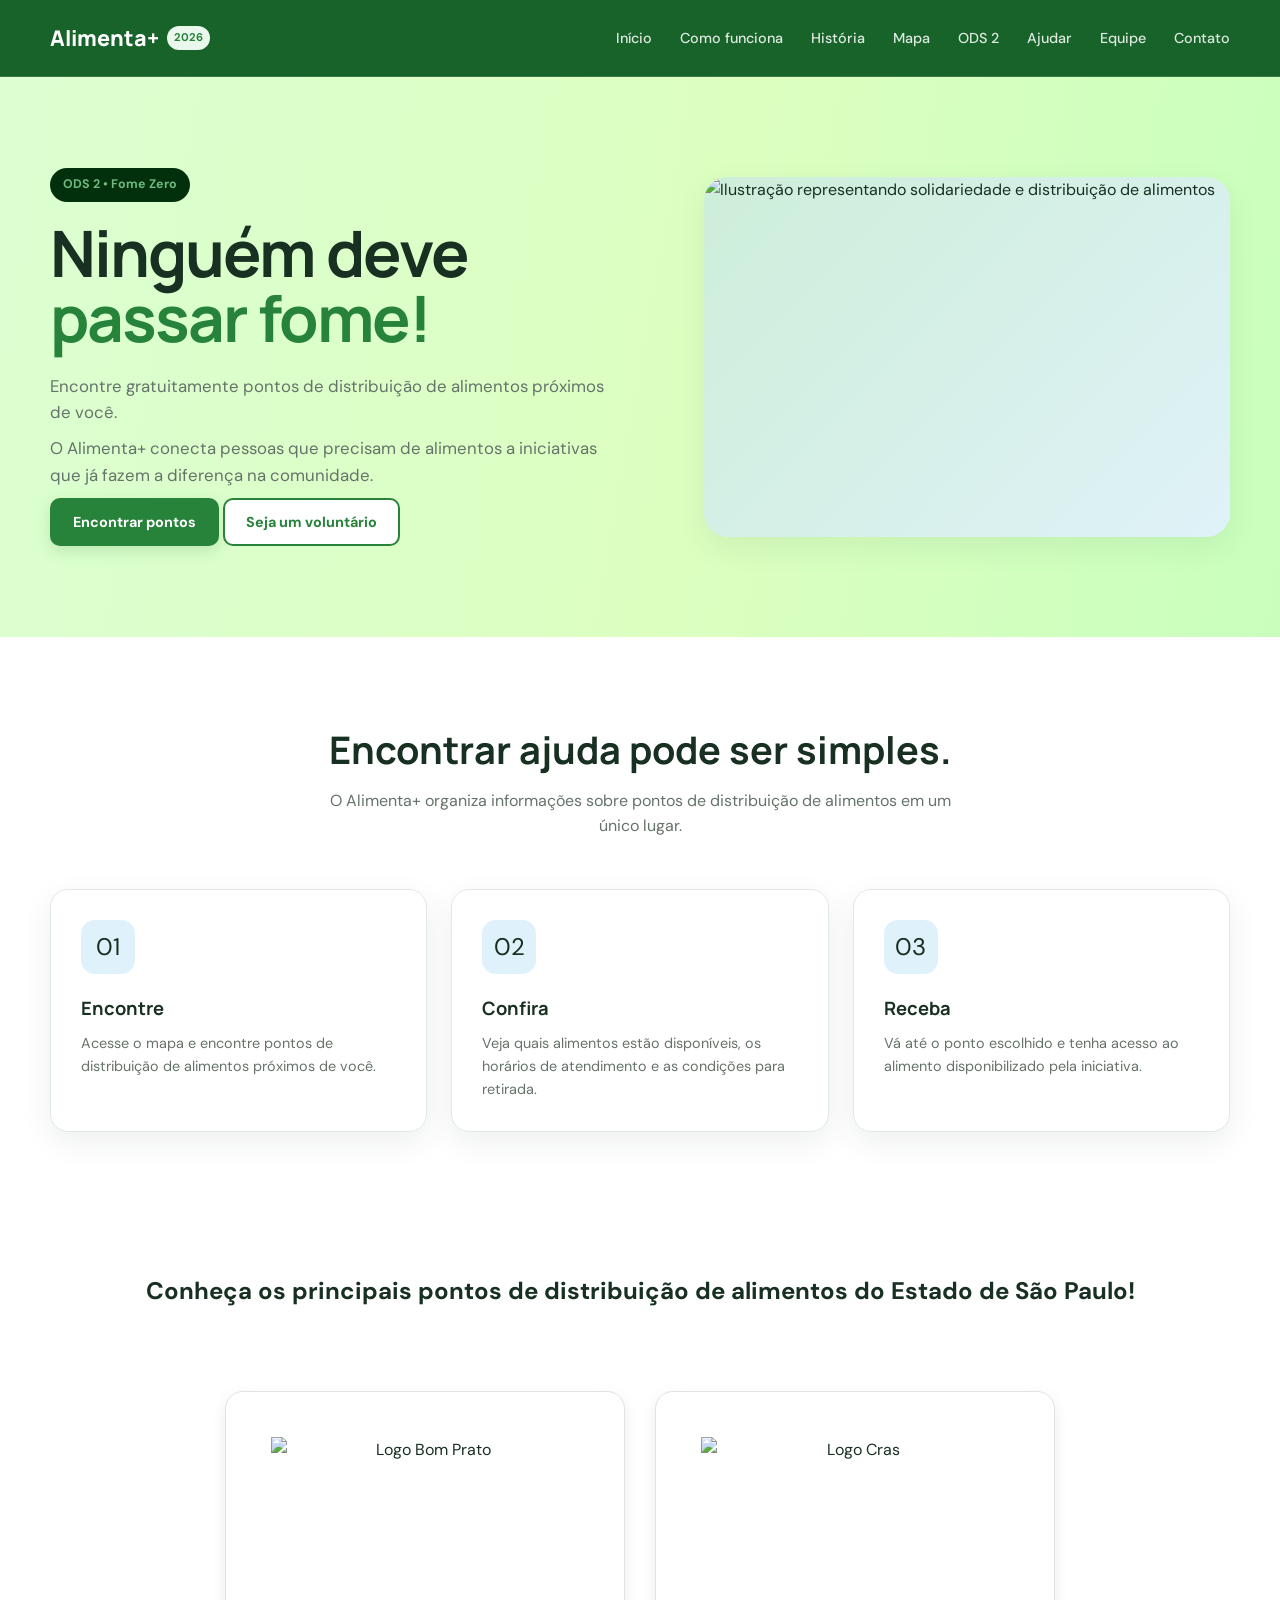
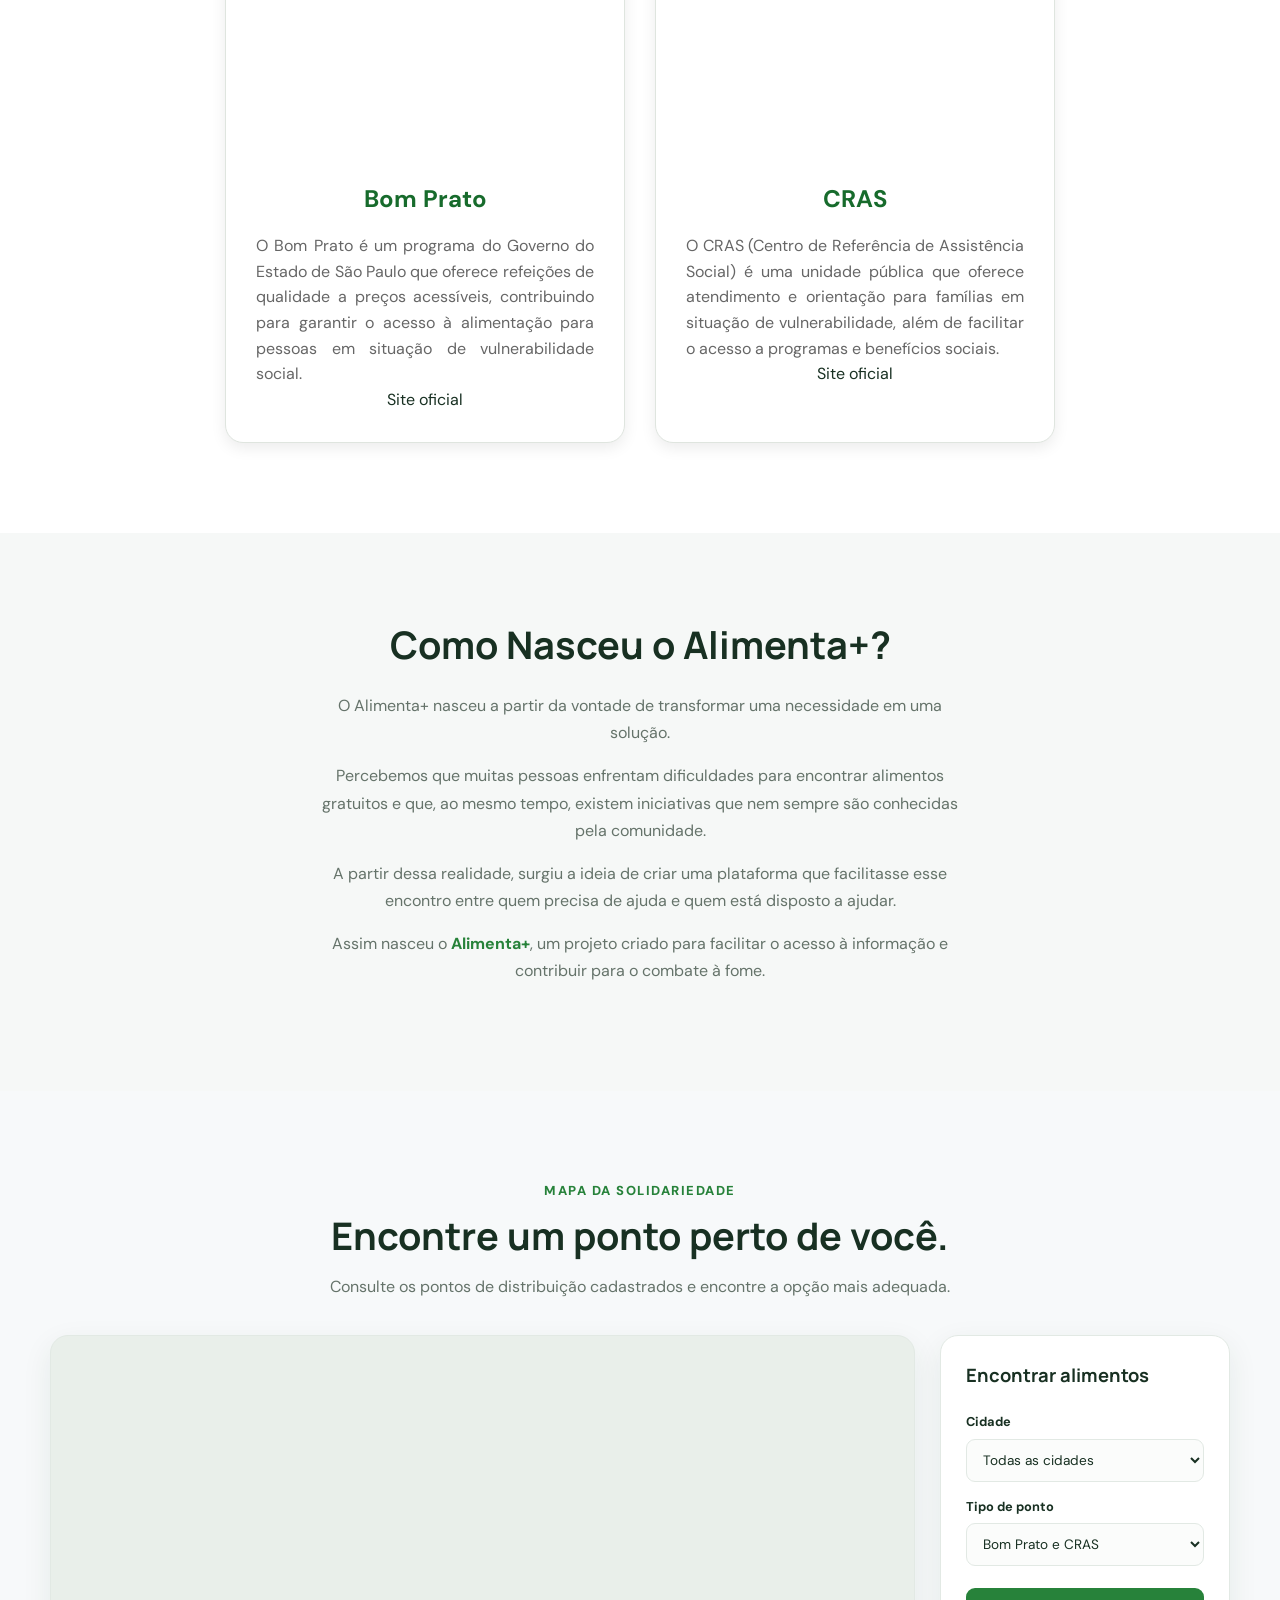
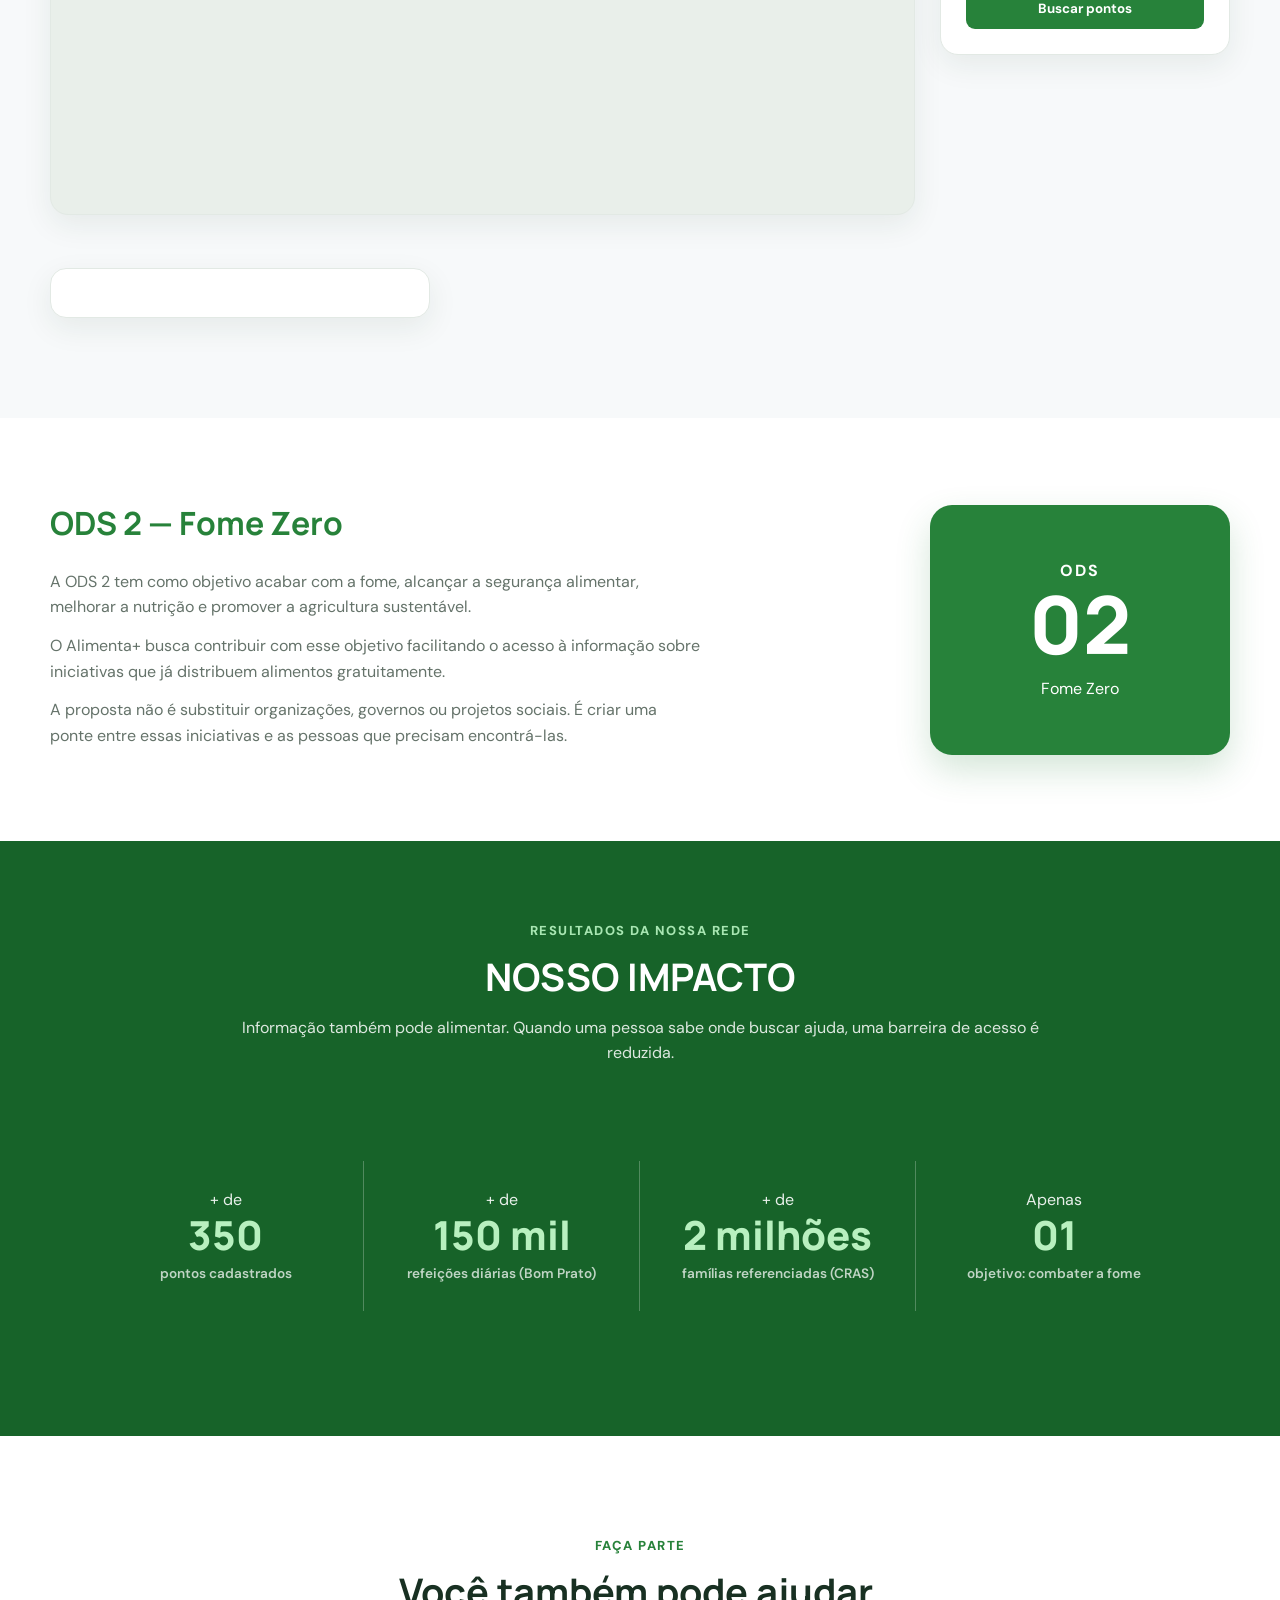
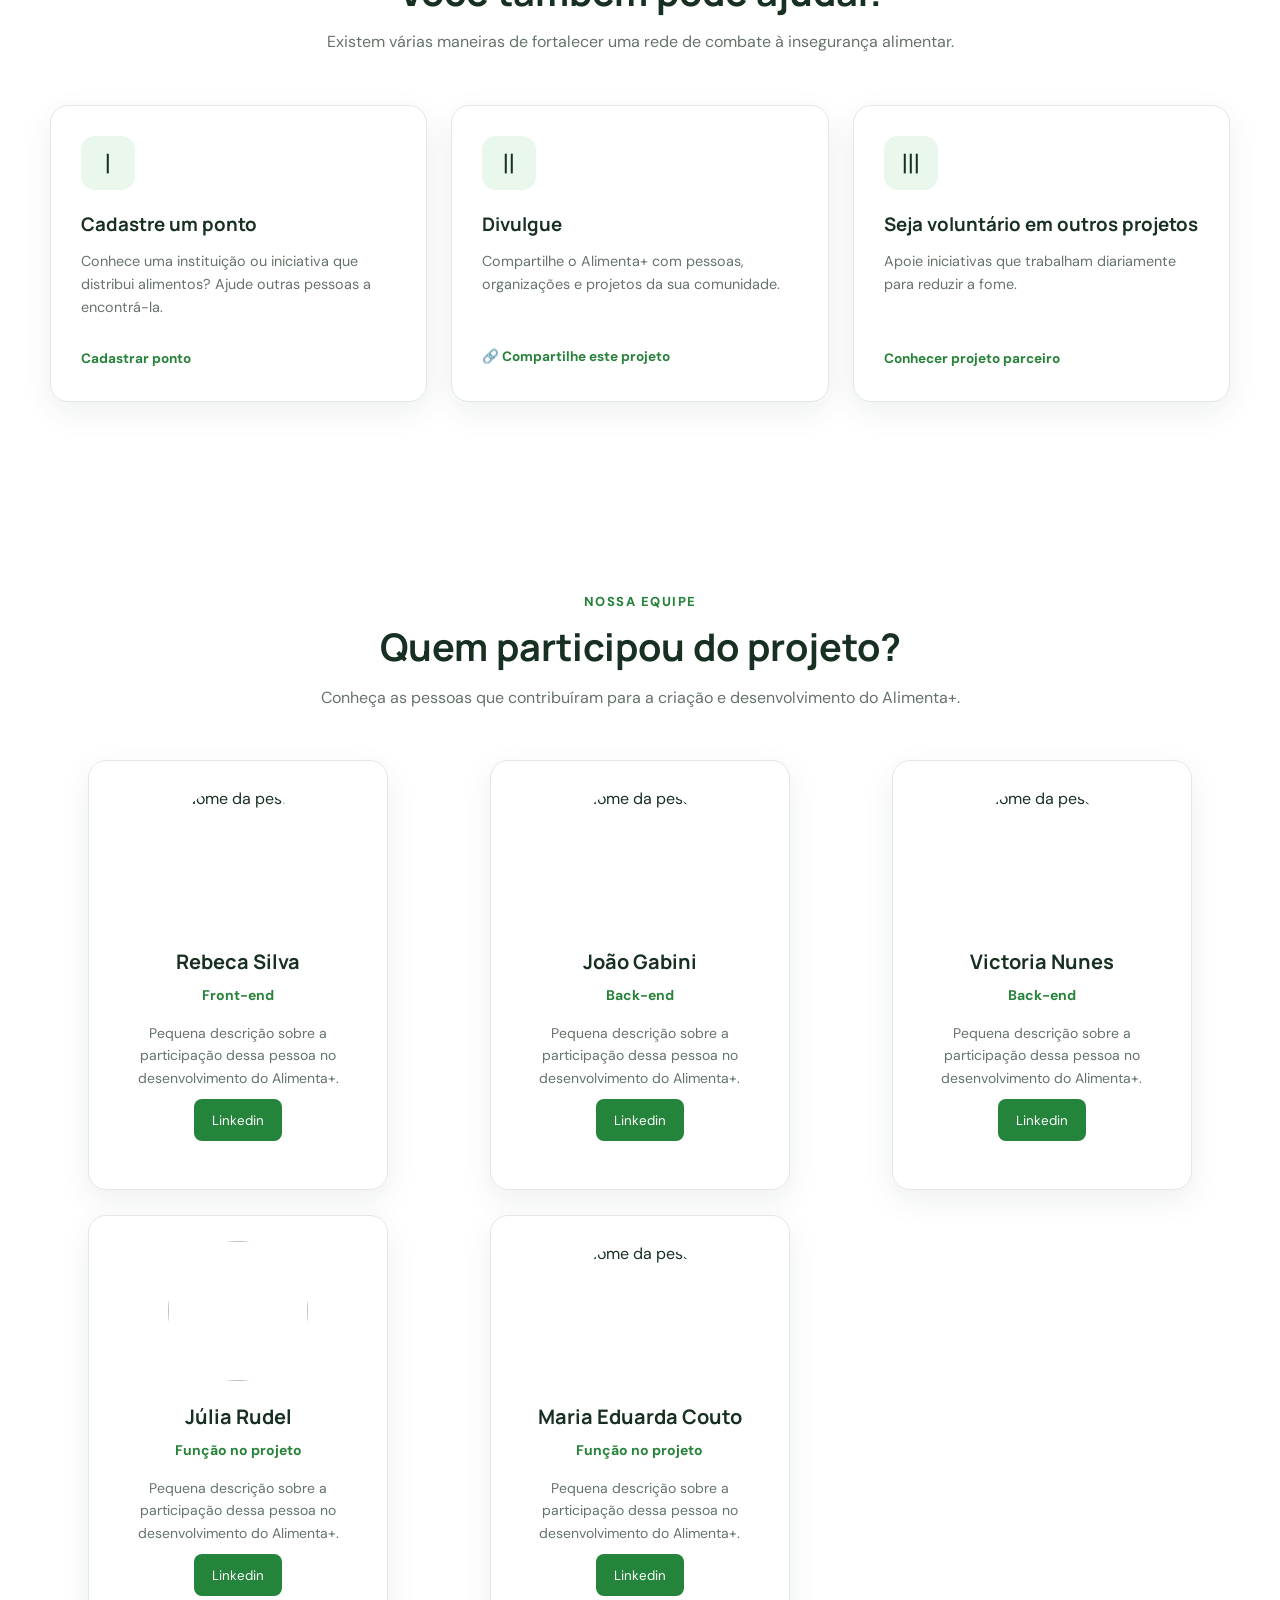
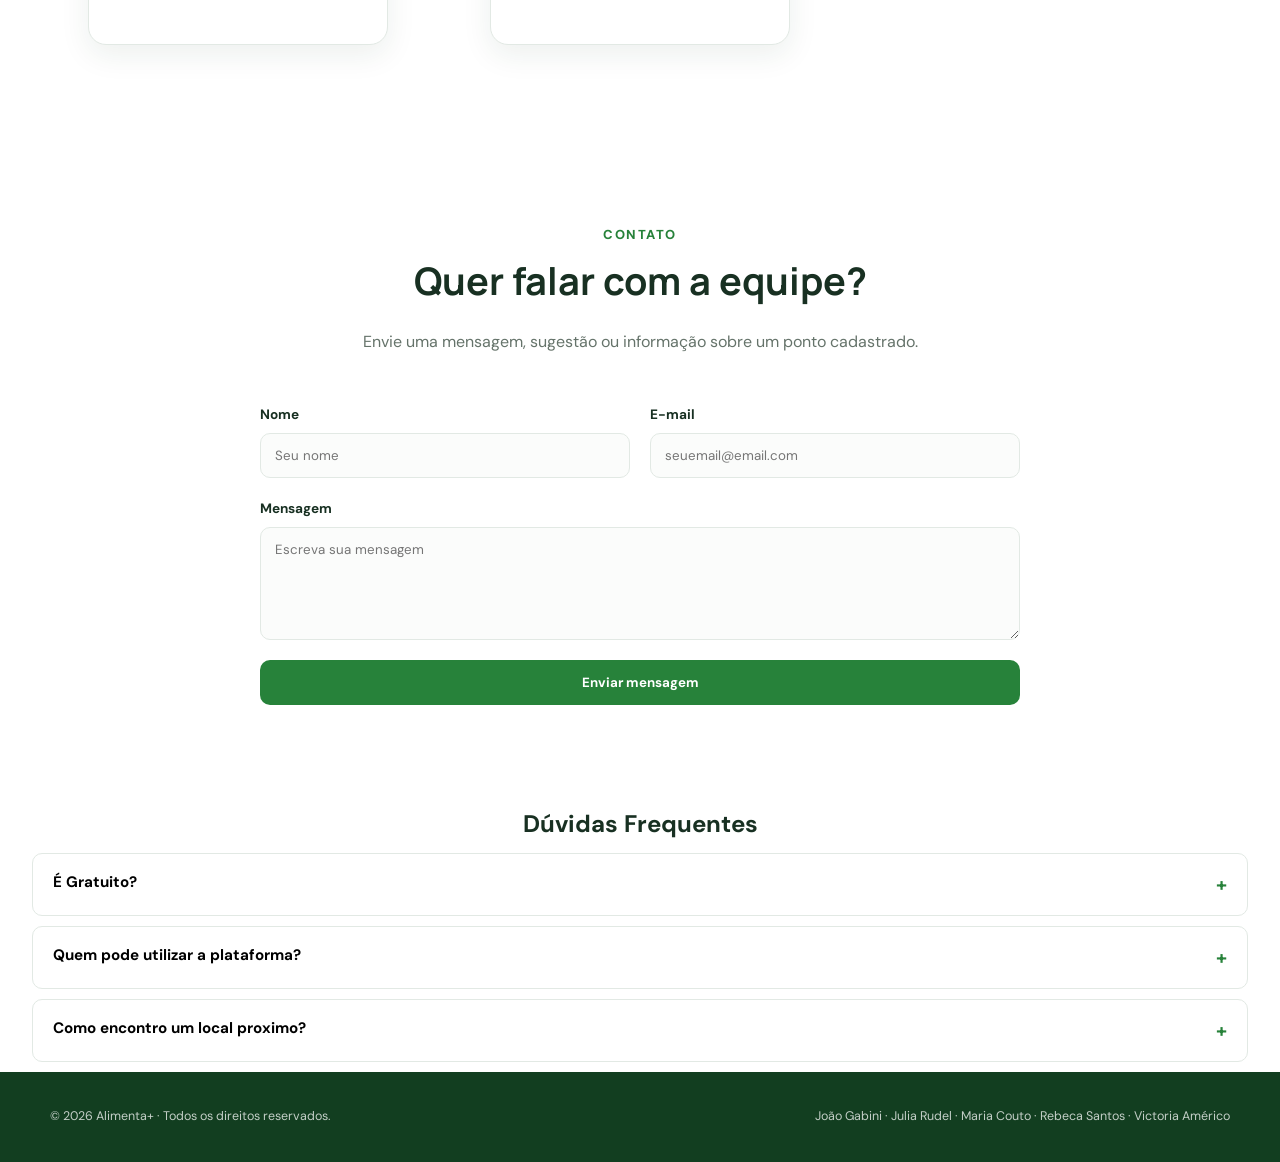
==== commit cd53da08: "FINAL" ====
--- a/index.html
+++ b/index.html
@@ -1,5 +1,6 @@
 <!DOCTYPE html>
 <html lang="pt-br">
+
 
 <head>
     <meta charset="UTF-8">
@@ -11,6 +12,7 @@
     <meta name="author" content="Julia Rudel, João Gabini, Maria Couto, Rebeca Santos, Victoria Americo">
     <link rel="stylesheet" href="style.css">
 </head>
+
 
 <body> <!-- ========================= CABEÇALHO / NAVEGAÇÃO ========================== -->
     <header>
@@ -29,6 +31,7 @@
         </nav>
     </header>
 
+
     <main> <!-- ========================= INÍCIO ========================== -->
         <section class="inicio" id="inicio">
             <div class="inicio-conteudo"> <span class="etiqueta"> ODS 2 • Fome Zero </span>
@@ -37,17 +40,18 @@
                 <p> O Alimenta+ conecta pessoas que precisam de alimentos a iniciativas que já fazem a diferença na
                     comunidade. </p>
 
-                <div class="botoes-acao">
-                    <button class="botao-inicio" onclick="location.href='#mapa'">Encontrar pontos</button>
-                    <button class="botao-secundario" onclick="location.href='#ajudar'">Seja um voluntário</button>
-                </div>
-
-            </div>
+
+                <button class="botao-inicio" onclick="location.href='#mapa'">Encontrar pontos</button>
+                <button class="botao-secundario" onclick="location.href='#ajudar'">Seja um voluntário</button>
+            </div>
+
 
             <div class="inicio-imagem"><img src="img/doacao-imagem.jpg"
                     alt="Ilustração representando solidariedade e distribuição de alimentos"> </div>
 
+
         </section> <!-- ========================= COMO FUNCIONA ========================== -->
+
 
         <section id="como-funciona" class="como-funciona">
             <div class="titulo-secao">
@@ -74,11 +78,12 @@
             </div>
         </section>
 
+
         <section class="informacoes">
             <div class="titulo-ponto">
                 <h2> Conheça os principais pontos de distribuição de alimentos do Estado de São Paulo!</h2>
             </div>
-            
+           
             <div class="info-card">
                 <img src="img/WhatsApp Image 2026-09-15 at 09.56.46.jpeg" alt="Logo Bom Prato" class="logo-info">
                 <h2> Bom Prato</h2>
@@ -88,10 +93,11 @@
                     contribuindo para garantir o acesso à alimentação para
                     pessoas em situação de vulnerabilidade social.
                 </p>
-                <button><a href="https://www.desenvolvimentosocial.sp.gov.br/acoes-de-desenvolvimento-social/programa-bom-prato/"
+                <a href="https://www.desenvolvimentosocial.sp.gov.br/acoes-de-desenvolvimento-social/programa-bom-prato/"
                     target="_blank" class="botao-info">
-                    Site oficial</a></button>
-            </div>
+                    Site oficial</a>
+            </div>
+
 
             <div class="info-card">
                 <img src="img/WhatsApp Image 2026-09-15 at 09.57.20.jpeg" alt="Logo Cras" class="logo-info">
@@ -102,26 +108,25 @@
                     famílias em situação de vulnerabilidade, além de facilitar
                     o acesso a programas e benefícios sociais.
                 </p>
-            <button><a href="https://www.gov.br/pt-br/servicos/acessar-o-cras-centro-de-referencia-da-assistencia-social"
+                <a href="https://www.gov.br/pt-br/servicos/acessar-o-cras-centro-de-referencia-da-assistencia-social"
                     target="_blank" class="botao-info">
-                    Site oficial</a></button>
+                    Site oficial</a>
             </div>
         </section>
         <!-- COMO O PROJETO NASCEU -->
         <section class="historia" id="historia">
             <div class="historia-container">
 
-                <div class="historia-imagem">
-                    <img src="img/equipe.jpg" alt="Equipe do projeto Alimenta+">
-                </div>
 
                 <div class="historia-texto">
                     <h2>Como Nasceu o Alimenta+?</h2>
+
 
                     <p>
                         O Alimenta+ nasceu a partir da vontade de transformar uma
                         necessidade em uma solução.
                     </p>
+
 
                     <p>
                         Percebemos que muitas pessoas enfrentam dificuldades para
@@ -129,12 +134,14 @@
                         iniciativas que nem sempre são conhecidas pela comunidade.
                     </p>
 
+
                     <p>
                         A partir dessa realidade, surgiu a ideia de criar uma
                         plataforma que facilitasse esse encontro entre quem precisa
                         de ajuda e quem está disposto a ajudar.
                     </p>
 
+
                     <p>
                         Assim nasceu o <strong>Alimenta+</strong>, um projeto criado
                         para facilitar o acesso à informação e contribuir para o
@@ -142,13 +149,19 @@
                     </p>
                 </div>
 
-            </div>
-        </section>
+
+            </div>
+        </section>
+
+
+
+
 
 
 
 
         </section> <!-- ========================= MAPA ========================== -->
+
 
         <section id="mapa" class="mapa">
             <div class="titulo-secao"> <span>MAPA DA SOLIDARIEDADE</span>
@@ -176,13 +189,16 @@
                     <button type="button" id="btn-buscar-pontos"> Buscar pontos </button>
                 </aside>
 
+
                 <p id="contador-pontos" class="contador-pontos"></p>
             </div> <!-- Cards dos pontos. Posteriormente podem ser gerados automaticamente pelo JavaScript. -->
             <div class="lista-pontos" id="lista-pontos">
                 <article class="ponto">
 
+
                 </article>
             </div>
+
 
         </section> <!-- ========================= ODS 2 ========================== -->
         <section id="ods-2" class="ods">
@@ -201,6 +217,9 @@
             </div>
         </section>
 
+
+
+
 <!-- ========================= IMPACTO ========================== -->
         <section class="impacto">
             <div class="titulo-secao"> <span>RESULTADOS DA NOSSA REDE</span>
@@ -214,7 +233,9 @@
                 <div class="numero"> Apenas <strong> 01 </strong> <span> objetivo: combater a fome </span> </div>
             </div>
 
-        </section>
+
+        </section>
+
 
         </section> <!-- ========================= AJUDAR ========================== -->
         <section id="ajudar" class="ajudar">
@@ -231,16 +252,19 @@
                     <a href="cadastro.html" target="_blank" rel="noopener noreferrer"> Cadastrar ponto </a>
                 </article>
 
+
                 <article class="card-ajuda">
                     <div> || </div>
                     <h3> Divulgue </h3>
                     <p> Compartilhe o Alimenta+ com pessoas, organizações e projetos da sua comunidade. </p>
+
 
                     <button onclick="compartilharProjeto()" class="btn-compartilhar">
                         <span>🔗</span>
                         Compartilhe este projeto
                     </button>
                 </article>
+
 
                 <article class="card-ajuda">
                     <div> ||| </div>
@@ -250,6 +274,7 @@
                         parceiro</a>
                 </article>
 
+
                 <div id="mensagemCompartilhamento" class="toast-compartilhamento">
                     <span class="toast-icone">✓</span>
                     <div>
@@ -262,6 +287,7 @@
         <!-- PESSOAS QUE PARTICIPARAM -->
         <section class="equipe" id="equipe">
             <div class="equipe-container">
+
 
                 <div class="titulo-secao">
                     <span>NOSSA EQUIPE</span>
@@ -272,34 +298,45 @@
                     </p>
                 </div>
 
+
                 <div class="equipe-grid">
+
 
                     <!-- PESSOA 1 -->
                     <div class="card-equipe">
                         <img src="img/WhatsApp Image 2026-09-14 at 22.50.29.jpeg" alt="Nome da pessoa">
 
+
                         <h3>Rebeca Silva</h3>
 
+
                         <span>Front-end</span>
 
+
                         <p>
-                            Responsável pela criação do Front-End e estrutura do Site.
+                            Pequena descrição sobre a participação dessa pessoa
+                            no desenvolvimento do Alimenta+.
                         </p>
                         <a href='https://www.linkedin.com/in/rebeca-santos-silva-6ba836387?utm_source=share_via&utm_content=profile&utm_medium=member_android'
                             class="linkedin" target="_blank"'>
                 <button>Linkedin</button></a>
             </div>
 
+
             <!-- PESSOA 2 -->
             <div class="card-equipe">
-                <img src="img/joao.png" alt="Nome da pessoa">
+                <img src="img/WhatsApp Image 2026-09-14 at 13.14.38.jpeg" alt="Nome da pessoa">
+
 
                 <h3>João Gabini</h3>
 
+
                 <span>Back-end</span>
 
+
                 <p>
-                    Responsável pela criação do Back-End e implementação do Banco de Dados.
+                    Pequena descrição sobre a participação dessa pessoa
+                    no desenvolvimento do Alimenta+.
                 </p>
                 <a href=' https://www.linkedin.com/in/joaogabini?utm_source=share_via&utm_content=profile&utm_medium=member_android'
                             target="_blank" class="linkedin">
@@ -307,16 +344,21 @@
                         </a>
                     </div>
 
+
                     <!-- PESSOA 3 -->
                     <div class="card-equipe">
                         <img src="img/WhatsApp Image 2026-09-15 at 09.06.56.jpeg" alt="Nome da pessoa">
 
+
                         <h3>Victoria Nunes</h3>
 
+
                         <span>Back-end</span>
 
+
                         <p>
-                            Responsável por integrar o mapa ao projeto e o desenvolvimento do back-end.
+                            Pequena descrição sobre a participação dessa pessoa
+                            no desenvolvimento do Alimenta+.
                         </p>
                         <a href='https://www.linkedin.com/in/victoria-nunes-0011a6326?utm_source=share_via&utm_content=profile&utm_medium=member_android'
                             target="_blank" class="linkedin">
@@ -324,16 +366,21 @@
                         </a>
                     </div>
 
+
                     <!-- PESSOA 4 -->
                     <div class="card-equipe">
                         <img src="img/WhatsApp Image 2026-09-14 at 22.47.36.jpeg" Nome da pessoa">
 
+
                         <h3>Júlia Rudel</h3>
 
-                        <span>Design</span>
+
+                        <span>Função no projeto</span>
+
 
                         <p>
-                            Responsável pela parte fisica do protejo como o design das lembrancinhas e o figma.
+                            Pequena descrição sobre a participação dessa pessoa
+                            no desenvolvimento do Alimenta+.
                         </p>
                         <a href='https://www.linkedin.com/in/julia-rudel?utm_source=share_via&utm_content=profile&utm_medium=member_android'
                             target="_blank" class="linkedin">
@@ -343,22 +390,29 @@
                     <div class="card-equipe">
                         <img src="img/WhatsApp Image 2026-09-14 at 13.14.22.jpeg" alt="Nome da pessoa">
 
+
                         <h3>Maria Eduarda Couto</h3>
 
-                        <span>Design</span>
+
+                        <span>Função no projeto</span>
+
 
                         <p>
-                            Responsável pelo design da interface e pela responsividade do site.
+                            Pequena descrição sobre a participação dessa pessoa
+                            no desenvolvimento do Alimenta+.
                         </p>
                         <a href='https://www.linkedin.com/in/maria-eduarda-couto-994871387?utm_source=share_via&utm_content=profile&utm_medium=member_android'
                             target="_blank" class="linkedin">
                             <button>Linkedin</button></a>
                     </div>
 
-                </div>
-
-            </div>
-        </section>
+
+                </div>
+
+
+            </div>
+        </section>
+
 
         </section> <!-- ========================= CONTATO ========================== -->
         <section id="contato" class="contato">
@@ -366,9 +420,9 @@
                 <h2> Quer falar com a equipe? </h2>
                 <p> Envie uma mensagem, sugestão ou informação sobre um ponto cadastrado. </p>
             </div>
-            <form action="backend/contato.php" method="post">
-                <div class="campo"> <label for="nome"> Nome </label> <input type="text" id="nome-contato"
-                        name="nome" placeholder="Seu nome"> </div>
+            <form>
+                <div class="campo"> <label for="nome-contato"> Nome </label> <input type="text" id="nome-contato"
+                        name="nome-contato" placeholder="Seu nome"> </div>
                 <div class="campo"> <label for="email"> E-mail </label> <input type="email" id="email" name="email"
                         placeholder="seuemail@email.com"> </div>
                 <div class="campo campo-completo"> <label for="mensagem"> Mensagem </label> <textarea id="mensagem"
@@ -377,9 +431,11 @@
             </form>
         </section>
 
+
         <section>
             <div class="divduv">
                 <h2> Dúvidas Frequentes </h2>
+
 
                 <button class="accordion">
                     <span>É Gratuito?</span>
@@ -387,6 +443,7 @@
                 <div class="panel">
                     <p>Sim, totalmente gratuito para quem busca alimentação e para quem deseja cadastrar pontos.</p>
                 </div>
+
 
                 <button class="accordion">
                     <span>Quem pode utilizar a plataforma?</span>
@@ -397,6 +454,7 @@
                         acordo com cada ponto de distribuição.</p>
                 </div>
 
+
                 <button class="accordion">
                     <span>Como encontro um local proximo?</span>
                 </button>
@@ -405,11 +463,16 @@
                 </div>
 
 
-            </div>
-
-        </section>
+
+
+            </div>
+
+
+        </section>
+
 
     </main>
+
 
     <footer>
         <div class="footer-final">
@@ -422,14 +485,17 @@
         // 1. Seleciona todos os botões com a classe 'accordion'
         const accordions = document.querySelectorAll(".accordion");
 
+
         // 2. Adiciona o evento de clique para cada um deles
         accordions.forEach(acc => {
             acc.addEventListener("click", function () {
                 // Alterna a classe 'active' no botão clicado
                 this.classList.toggle("active");
 
+
                 // Pega o painel seguinte (a resposta)
                 const panel = this.nextElementSibling;
+
 
                 // Alterna entre mostrar e esconder
                 if (panel.style.display === "block") {
@@ -441,13 +507,18 @@
         });
 
 
+
+
         function compartilharProjeto() {
             const link = window.location.href;
 
+
             navigator.clipboard.writeText(link).then(() => {
                 const mensagem = document.getElementById("mensagemCompartilhamento");
 
+
                 mensagem.classList.add("mostrar");
+
 
                 setTimeout(() => {
                     mensagem.classList.remove("mostrar");
@@ -456,36 +527,51 @@
         }
 
 
-        // ===== CONTADOR DOS NÚMEROS DE IMPACTO =====
-
-        const numeros = document.querySelectorAll(".numero strong");
-
-        numeros.forEach((numero) => {
-            const valorFinal = parseInt(numero.textContent);
-
-            let valorAtual = 0;
-
-            const duracao = 1500; // duração da animação em milissegundos
-            const intervalo = 20;
-            const incremento = valorFinal / (duracao / intervalo);
-
-            const contador = setInterval(() => {
-                valorAtual += incremento;
-
-                if (valorAtual >= valorFinal) {
-                    valorAtual = valorFinal;
-                    clearInterval(contador);
-                }
-
-                numero.textContent = Math.floor(valorAtual);
-            }, intervalo);
-        });
+
+
+// ===== CONTADOR DOS NÚMEROS DE IMPACTO =====
+
+
+const numeros = document.querySelectorAll(".numero strong");
+
+
+numeros.forEach((numero) => {
+    const textoOriginal = numero.textContent.trim();   // ex: "150 mil"
+    const valorFinal = parseInt(textoOriginal);         // 150
+    const sufixo = textoOriginal.replace(/^\d+/, "");   // " mil"
+    const casas = textoOriginal.match(/^\d+/)[0].length; // mantém o "01"
+
+
+    let valorAtual = 0;
+
+
+    const duracao = 1500;
+    const intervalo = 20;
+    const incremento = valorFinal / (duracao / intervalo);
+
+
+    const contador = setInterval(() => {
+        valorAtual += incremento;
+
+
+        if (valorAtual >= valorFinal) {
+            valorAtual = valorFinal;
+            clearInterval(contador);
+        }
+
+
+        numero.textContent =
+            String(Math.floor(valorAtual)).padStart(casas, "0") + sufixo;
+    }, intervalo);
+});
+
 
         const selectCidade = document.getElementById("filtro-cidade");
         const selectTipo = document.getElementById("filtro-tipo");
         const btnBuscar = document.getElementById("btn-buscar-pontos");
         const listaPontosEl = document.getElementById("lista-pontos");
         const contadorEl = document.getElementById("contador-pontos");
+
 
         function preencherCidades() {
             const cidades = [...new Set(pontosDistribuicao.map(p => p.cidade))].sort((a, b) =>
@@ -499,6 +585,7 @@
             });
         }
 
+
         function buscarPontos({ cidade = "", tipo = "" }) {
             return pontosDistribuicao.filter(ponto => {
                 const matchCidade = cidade === "" || ponto.cidade === cidade;
@@ -507,11 +594,13 @@
             });
         }
 
+
         function renderizarPontos(pontos) {
             listaPontosEl.innerHTML = "";
             contadorEl.textContent = pontos.length === 0
                 ? "Nenhum ponto encontrado para essa busca."
                 : `${pontos.length} ponto(s) encontrado(s).`;
+
 
             const LIMITE_EXIBICAO = 60;
             pontos.slice(0, LIMITE_EXIBICAO).forEach(ponto => {
@@ -523,6 +612,7 @@
                     ? `<p>Modalidade: ${ponto.modalidade}</p>`
                     : `<p>Telefone: ${ponto.telefone || "não informado"}</p>`;
 
+
                 article.innerHTML = `
             <div class="ponto-status ${tipoClasse}"> ● ${tipoLabel} </div>
             <h3>${ponto.nome}</h3>
@@ -533,6 +623,7 @@
                 listaPontosEl.appendChild(article);
             });
 
+
             if (pontos.length > LIMITE_EXIBICAO) {
                 const aviso = document.createElement("p");
                 aviso.className = "aviso-limite";
@@ -541,16 +632,21 @@
             }
         }
 
+
         function aplicarFiltro() {
             renderizarPontos(buscarPontos({ cidade: selectCidade.value, tipo: selectTipo.value }));
         }
+
 
         preencherCidades();
         contadorEl.textContent = "Use os filtros acima e clique em \"Buscar pontos\" para ver os resultados.";
         btnBuscar.addEventListener("click", aplicarFiltro);
     </script>
 
+
 </body>
 </body>
 
-</html>+
+</html>
+
--- a/style.css
+++ b/style.css
@@ -638,7 +638,6 @@
    
    .ods-destaque {
        min-height: 250px;
-   
        display: flex;
        flex-direction: column;
        align-items: center;
@@ -1211,6 +1210,7 @@
        .ods-destaque {
            max-width: 300px;
            width: 100%;
+           margin: 0 auto;
        }
    }
    
@@ -1321,6 +1321,7 @@
        .ods {
            padding-top: 65px;
            padding-bottom: 65px;
+
        }
    
        .numeros-impacto {
@@ -1362,32 +1363,21 @@
 }
 
 .historia-container {
-    max-width:1300px;
+    max-width: 1300px;
     margin: 0 auto;
 
     display: grid;
-    grid-template-columns: 1fr 1fr;
+    grid-template-columns: 1fr;   /* era 1fr 1fr */
+    justify-items: center;        /* centraliza o bloco de texto */
     gap: 100px;
     align-items: center;
 }
 
-.historia-imagem {
-    width: 100%;
-    height: 430px;
-    overflow: hidden;
-    border-radius: var(--raio);
-}
-
-.historia-imagem img {
-    width: 100%;
-    height: 100%;
-    object-fit: cover;
-    display: block;
-}
-
 .historia-texto {
     max-width: 650px;
-}
+    margin: 0 auto;
+    text-align: center;  
+}    
 
 .historia-tag {
     display: inline-block;
@@ -1493,20 +1483,16 @@
     max-width: 300px;
     padding: 25px;
     text-align: center;
-
     background: var(--branco);
     border: 1px solid var(--borda);
     border-radius: var(--raio);
-
     box-shadow: var(--sombra);
-
     transition: transform 0.25s ease, box-shadow 0.25s ease;
-
     display: flex;
     flex-direction: column;
     align-items: center;
-
     min-height: 430px;
+    margin: 0 auto;
 }
 
 .card-equipe:hover {
@@ -1781,7 +1767,7 @@
     max-width: 350px;
     height: auto;
     aspect-ratio: 1/1;
-    object-fit: cover;
+    object-fit: contain;
     display: flex;
     justify-self: center;
     align-self: center;
@@ -1816,4 +1802,4 @@
 
 .informacoes .info-card{
     margin-bottom: 50px;
-}    +}
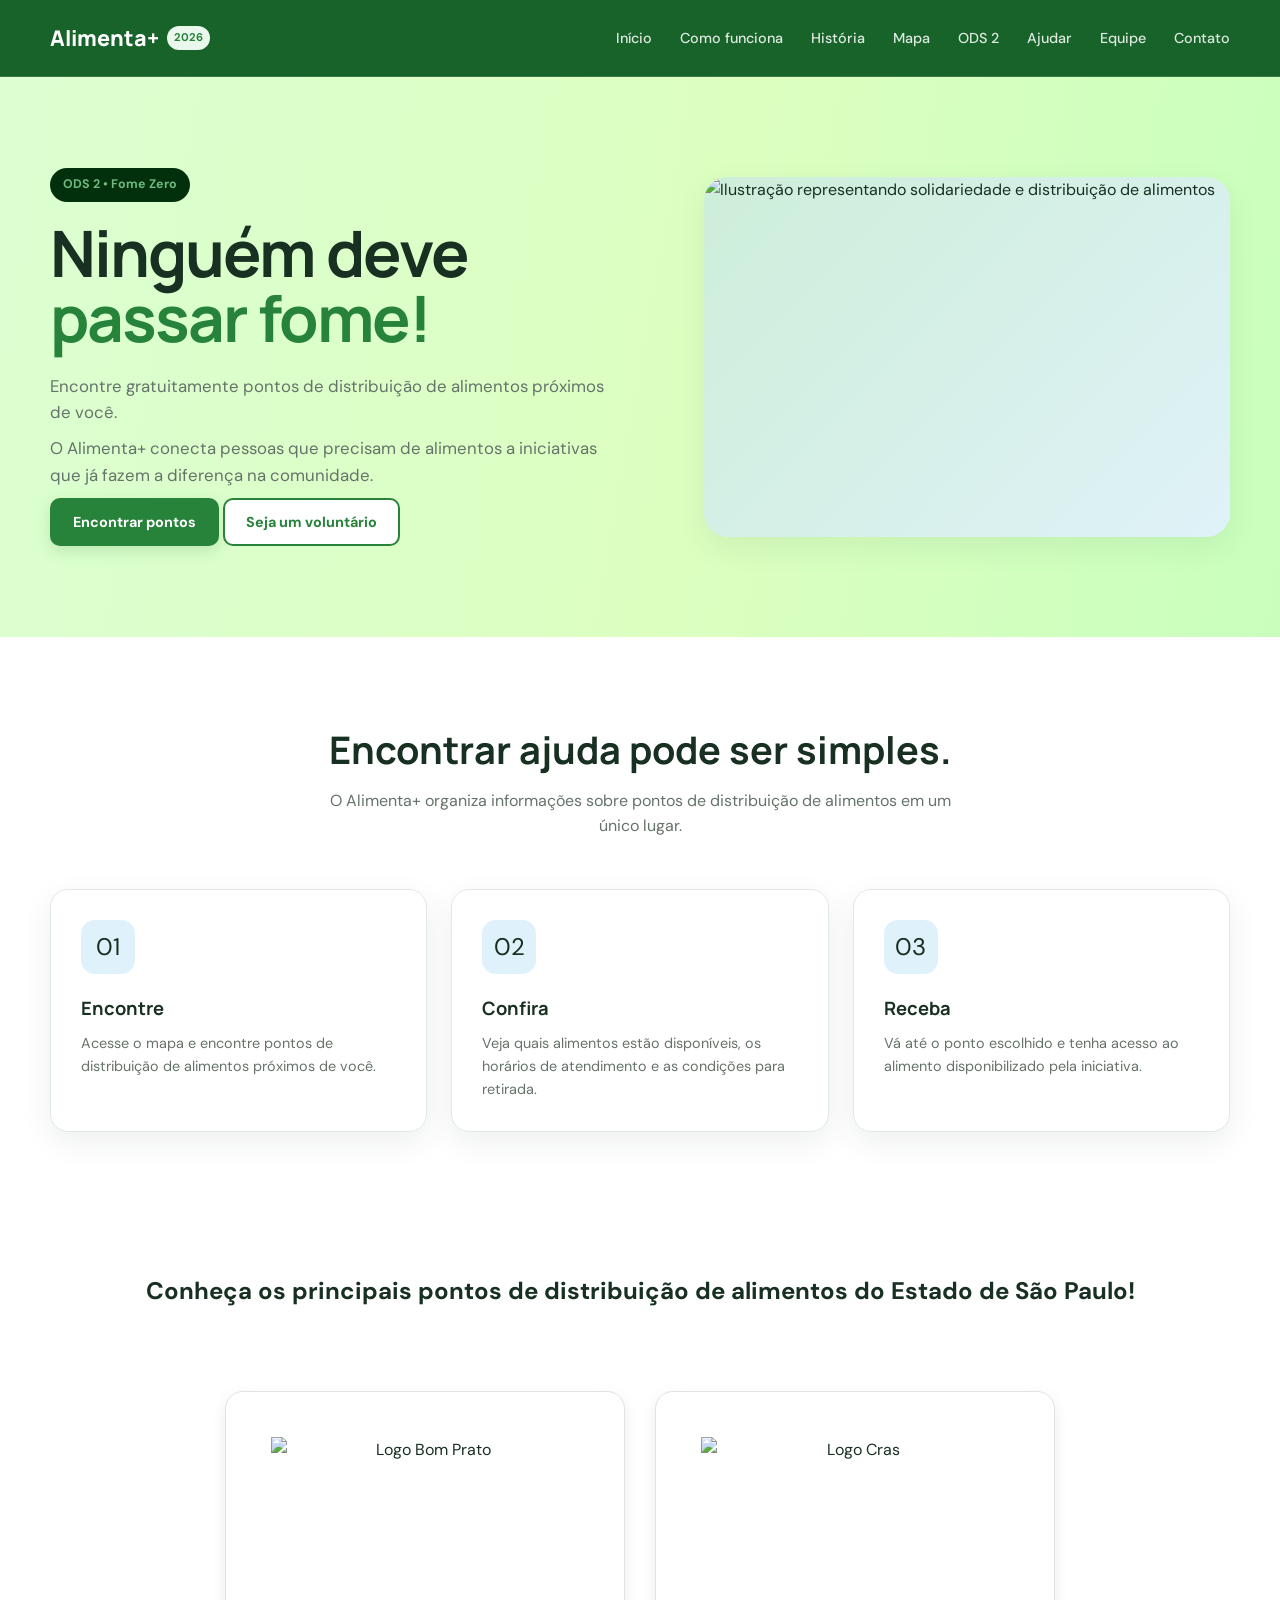
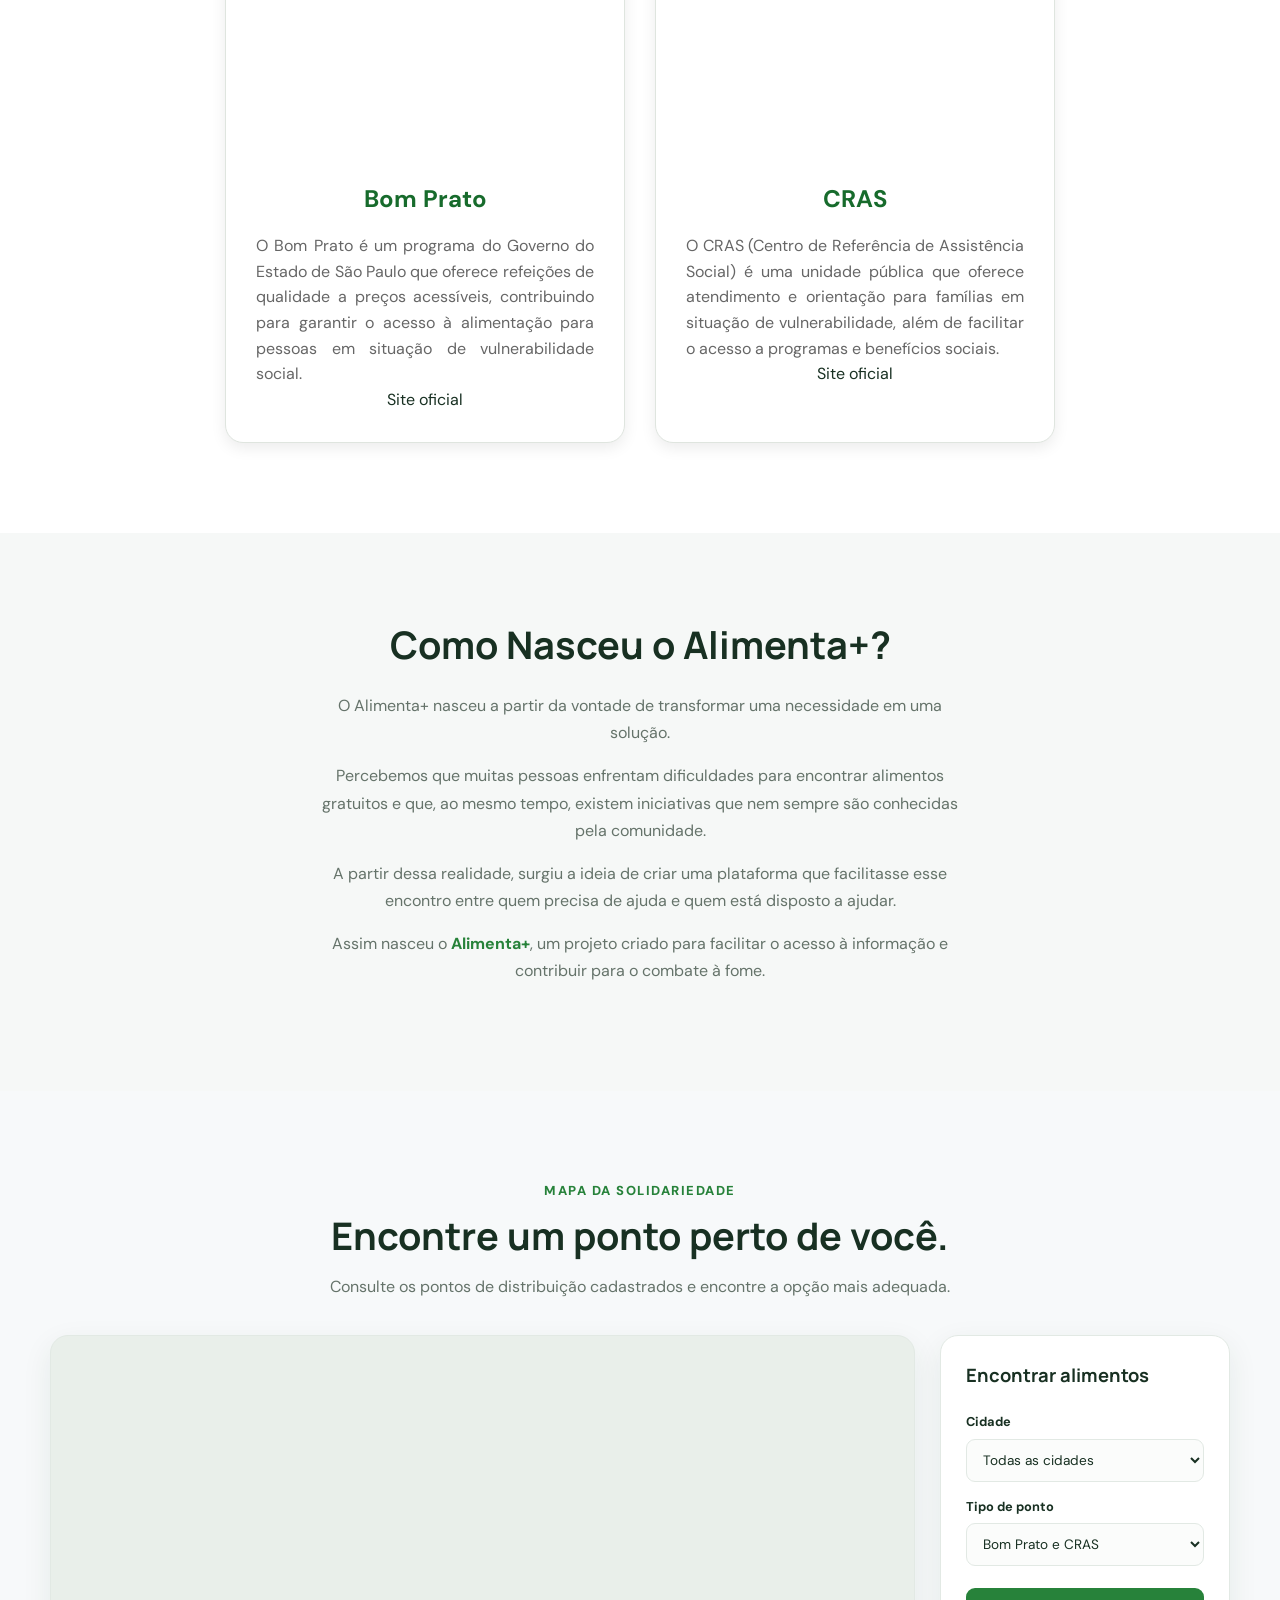
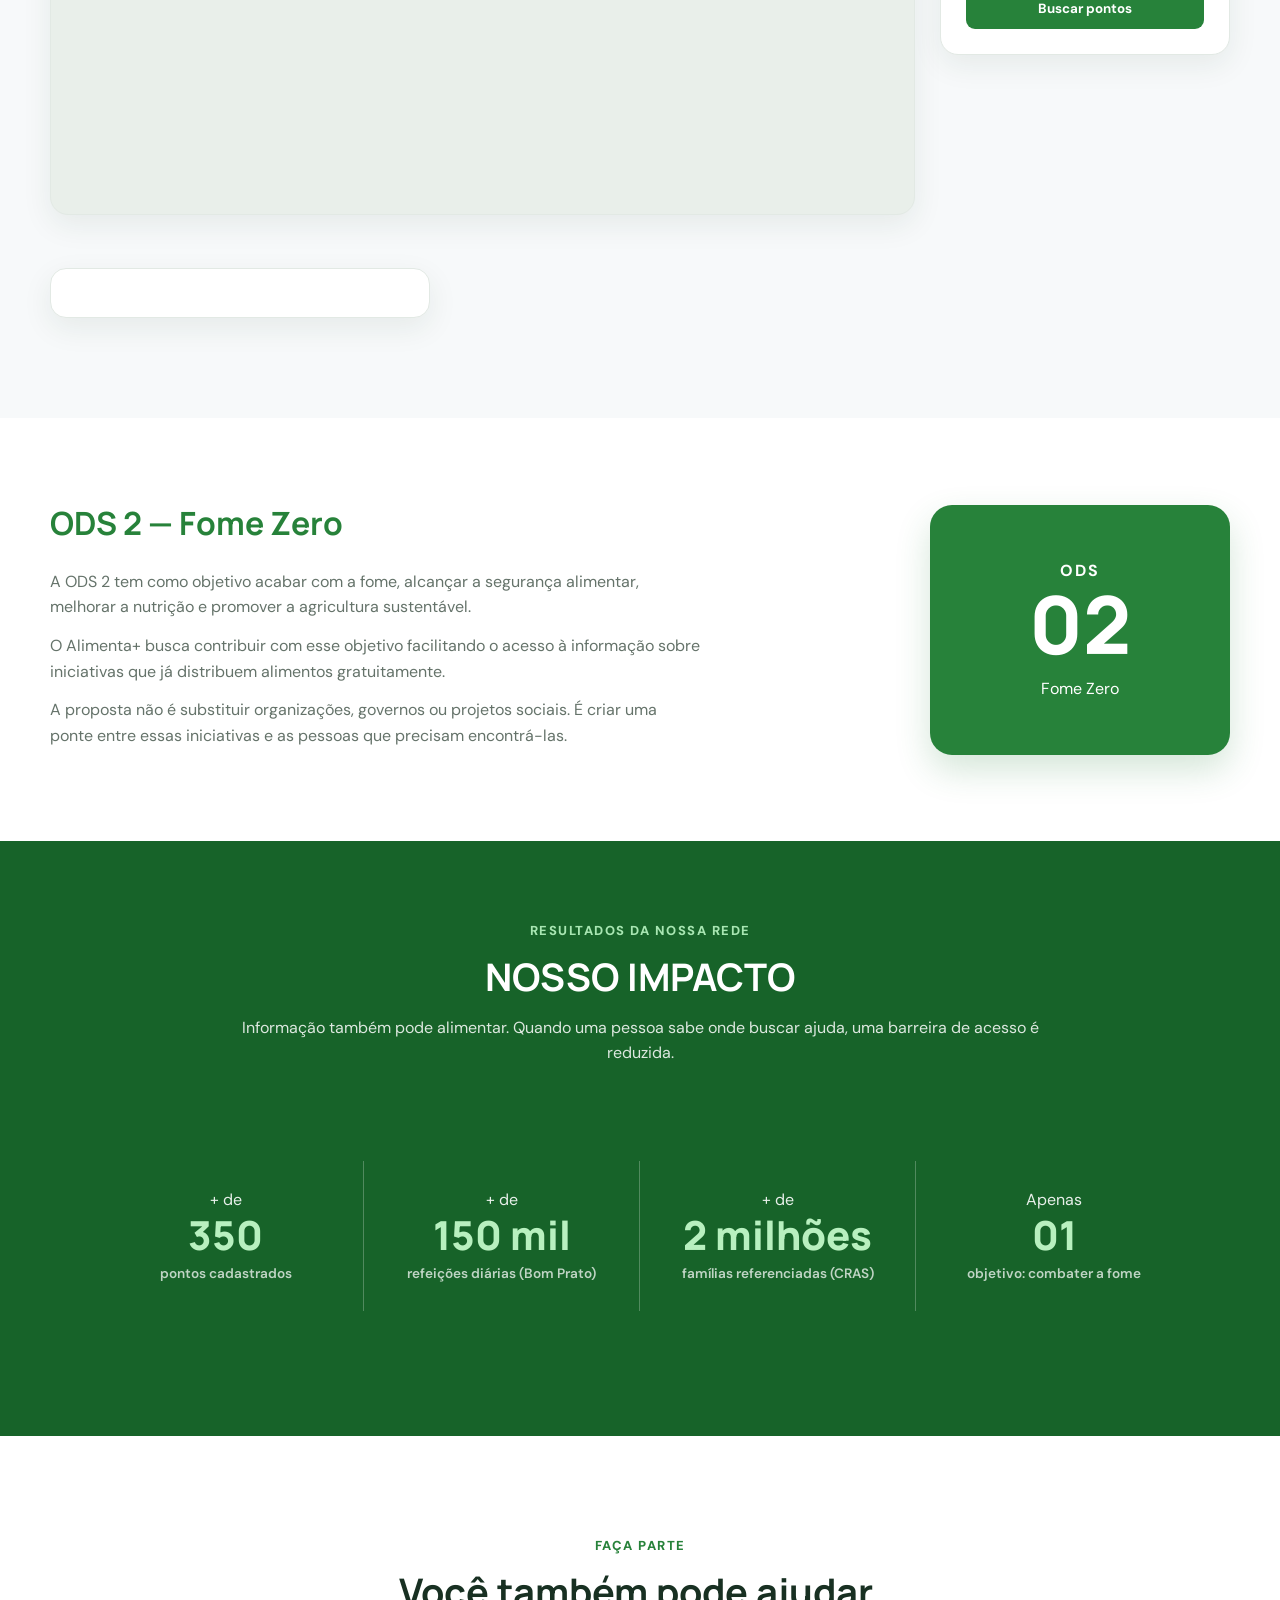
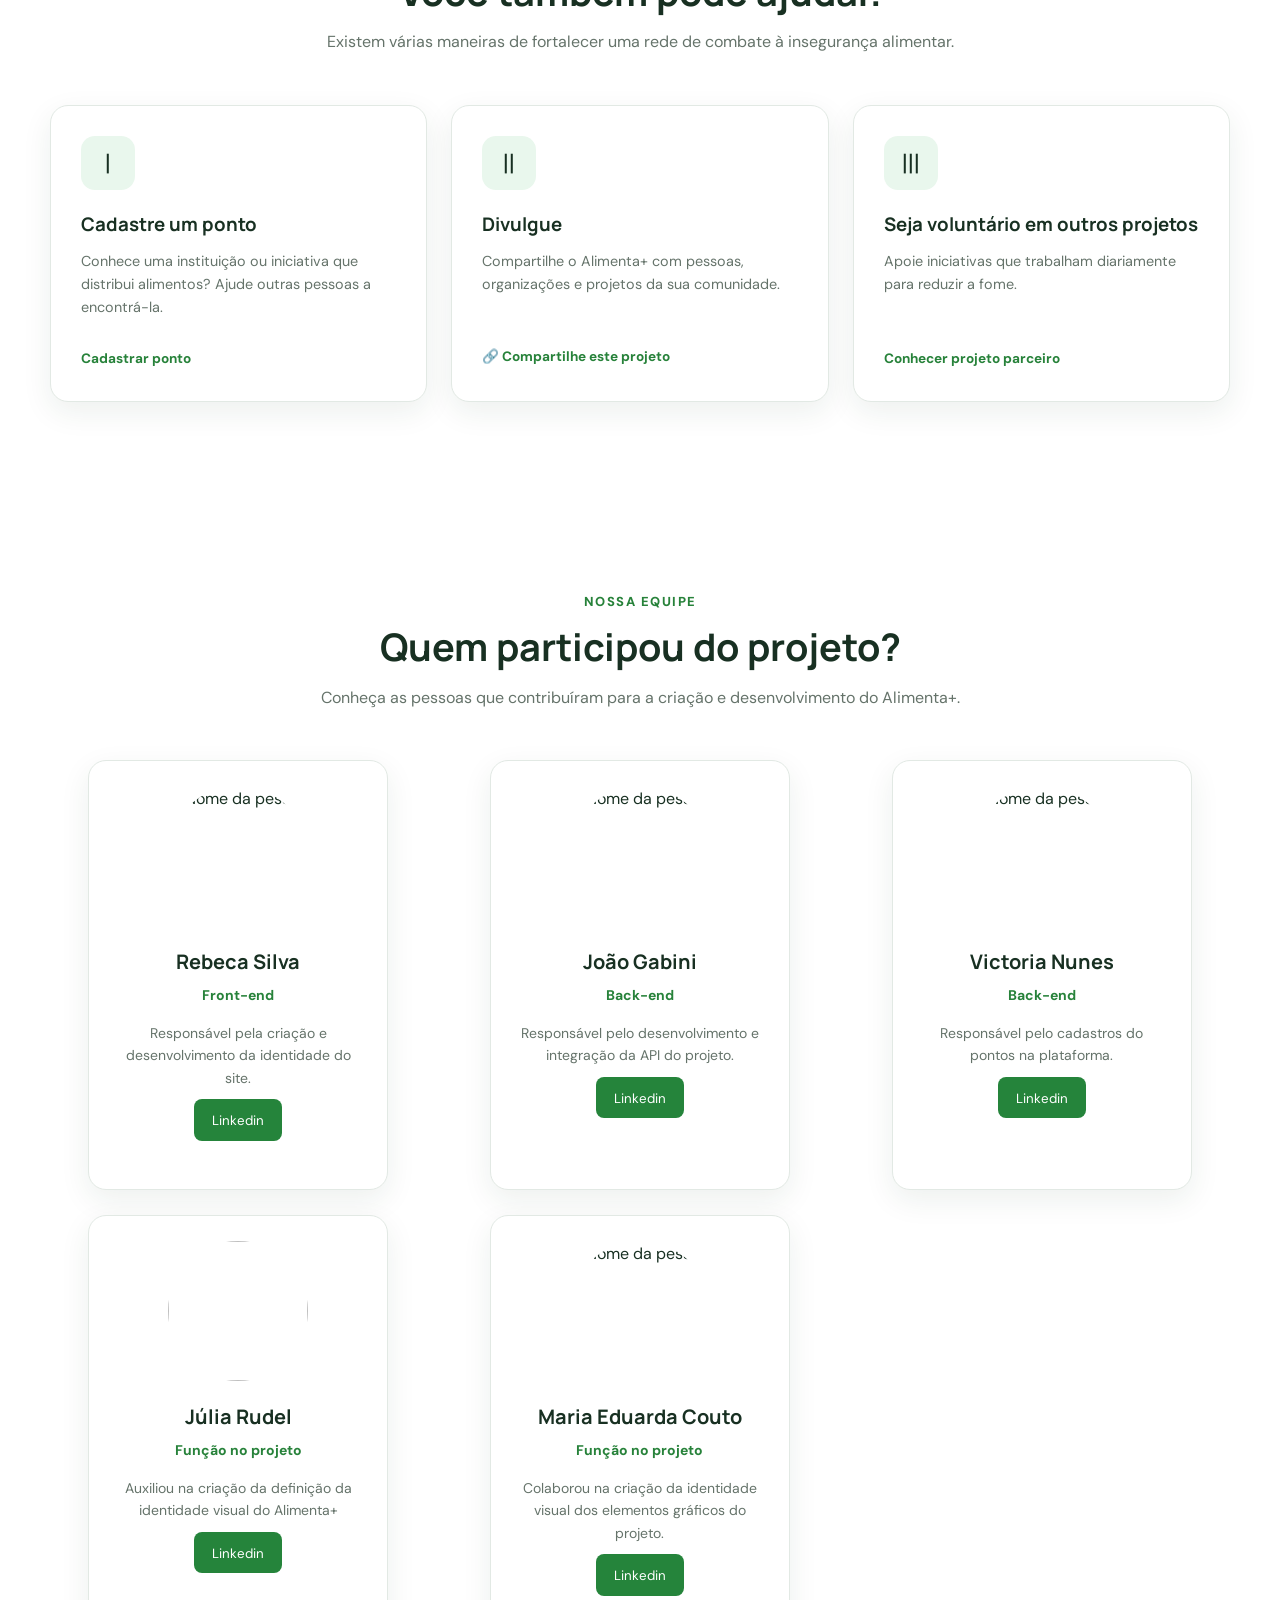
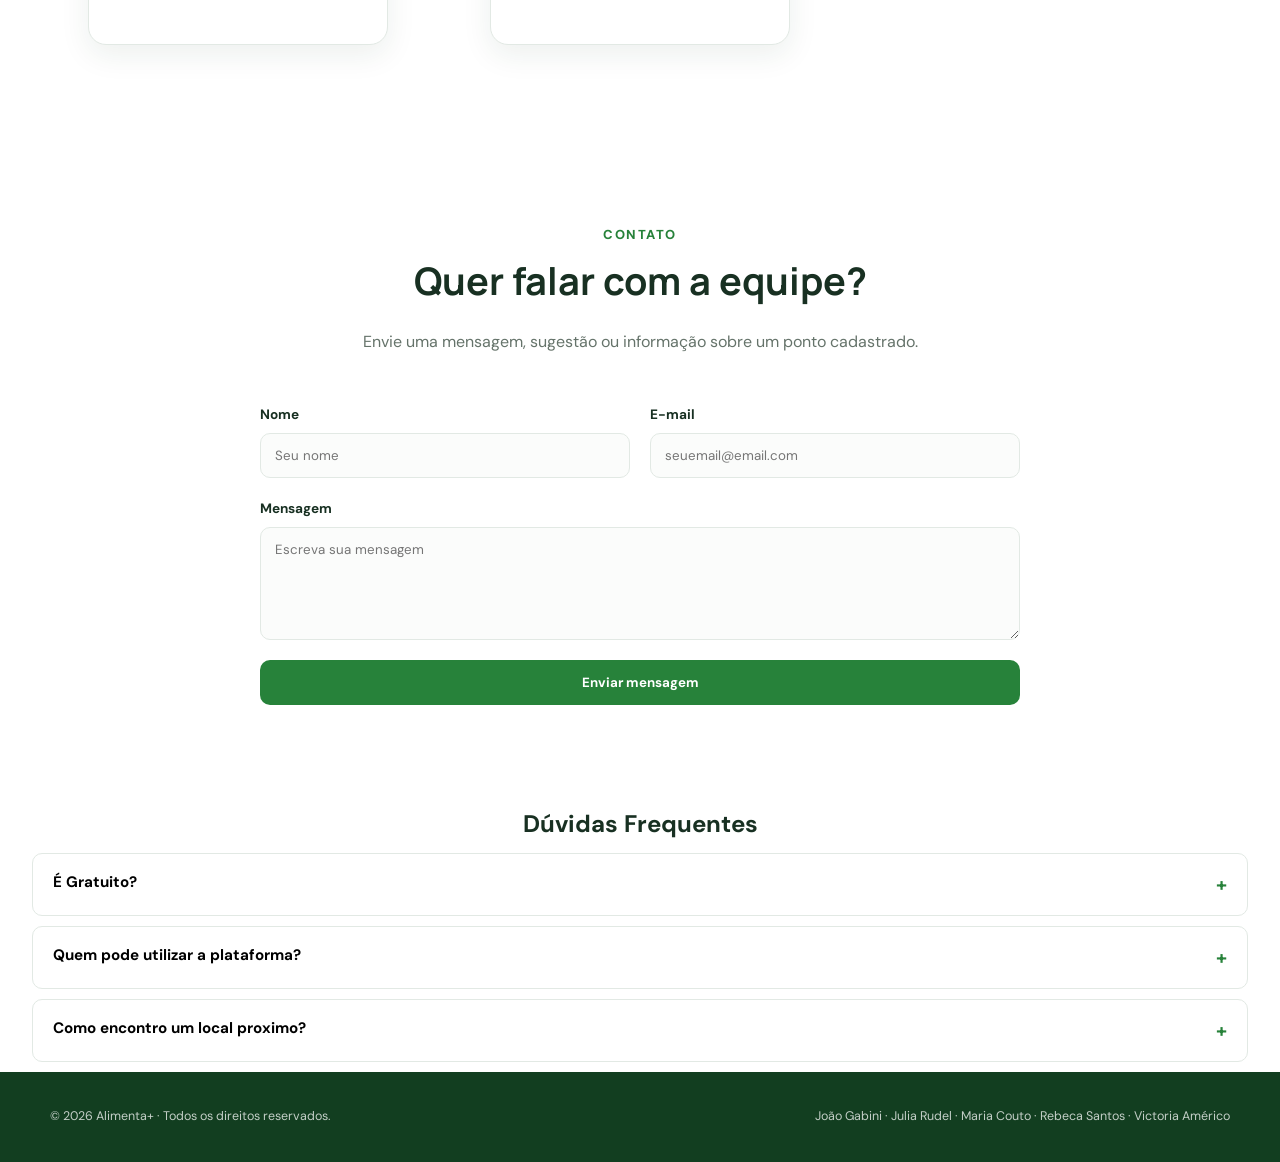
==== commit c5a8f390: "!" ====
--- a/index.html
+++ b/index.html
@@ -314,8 +314,7 @@
 
 
                         <p>
-                            Pequena descrição sobre a participação dessa pessoa
-                            no desenvolvimento do Alimenta+.
+                            Responsável pela criação e desenvolvimento da identidade do site.
                         </p>
                         <a href='https://www.linkedin.com/in/rebeca-santos-silva-6ba836387?utm_source=share_via&utm_content=profile&utm_medium=member_android'
                             class="linkedin" target="_blank"'>
@@ -325,7 +324,7 @@
 
             <!-- PESSOA 2 -->
             <div class="card-equipe">
-                <img src="img/WhatsApp Image 2026-09-14 at 13.14.38.jpeg" alt="Nome da pessoa">
+                <img src="img/joao.png" alt="Nome da pessoa">
 
 
                 <h3>João Gabini</h3>
@@ -335,8 +334,7 @@
 
 
                 <p>
-                    Pequena descrição sobre a participação dessa pessoa
-                    no desenvolvimento do Alimenta+.
+                   Responsável pelo desenvolvimento e integração da API do projeto.
                 </p>
                 <a href=' https://www.linkedin.com/in/joaogabini?utm_source=share_via&utm_content=profile&utm_medium=member_android'
                             target="_blank" class="linkedin">
@@ -357,8 +355,7 @@
 
 
                         <p>
-                            Pequena descrição sobre a participação dessa pessoa
-                            no desenvolvimento do Alimenta+.
+                            Responsável pelo cadastros do pontos na plataforma.
                         </p>
                         <a href='https://www.linkedin.com/in/victoria-nunes-0011a6326?utm_source=share_via&utm_content=profile&utm_medium=member_android'
                             target="_blank" class="linkedin">
@@ -379,8 +376,7 @@
 
 
                         <p>
-                            Pequena descrição sobre a participação dessa pessoa
-                            no desenvolvimento do Alimenta+.
+                           Auxiliou na criação da definição da identidade visual do Alimenta+
                         </p>
                         <a href='https://www.linkedin.com/in/julia-rudel?utm_source=share_via&utm_content=profile&utm_medium=member_android'
                             target="_blank" class="linkedin">
@@ -398,8 +394,7 @@
 
 
                         <p>
-                            Pequena descrição sobre a participação dessa pessoa
-                            no desenvolvimento do Alimenta+.
+                            Colaborou na criação da identidade visual dos elementos gráficos do projeto.
                         </p>
                         <a href='https://www.linkedin.com/in/maria-eduarda-couto-994871387?utm_source=share_via&utm_content=profile&utm_medium=member_android'
                             target="_blank" class="linkedin">
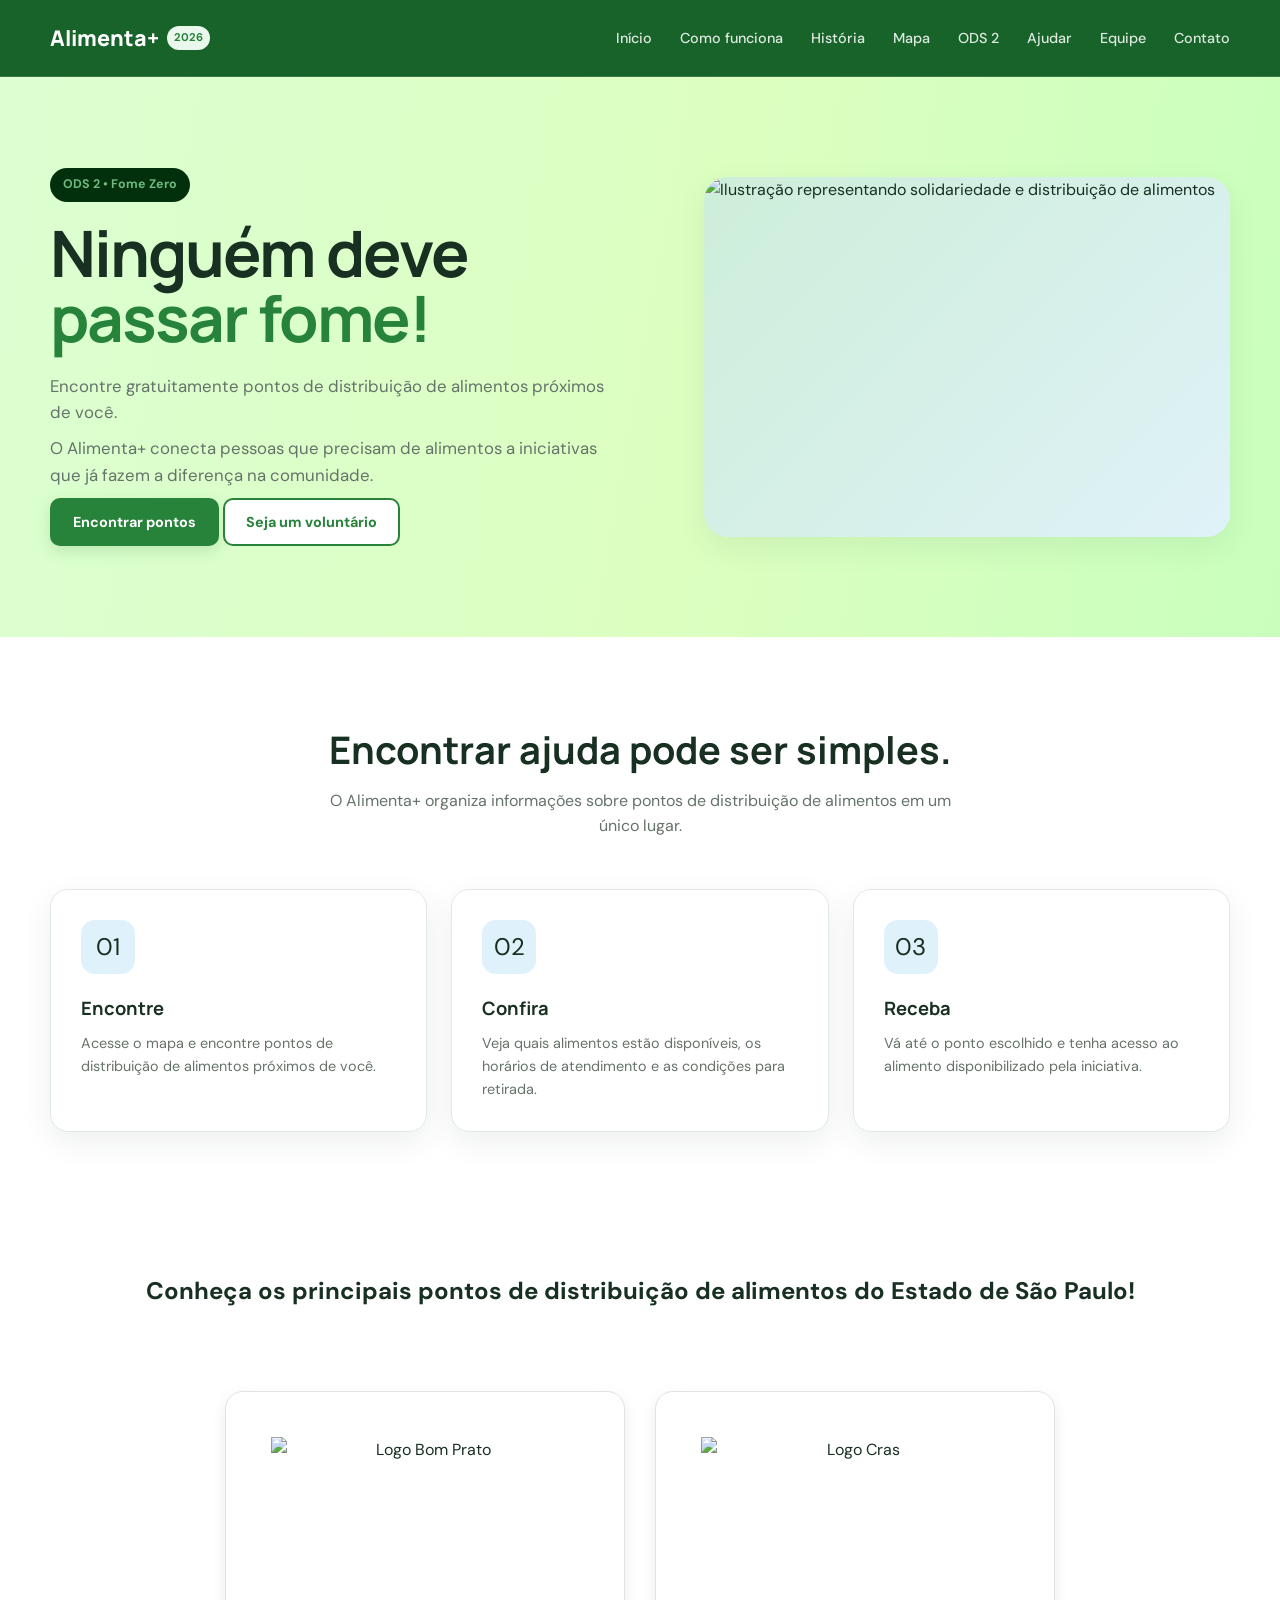
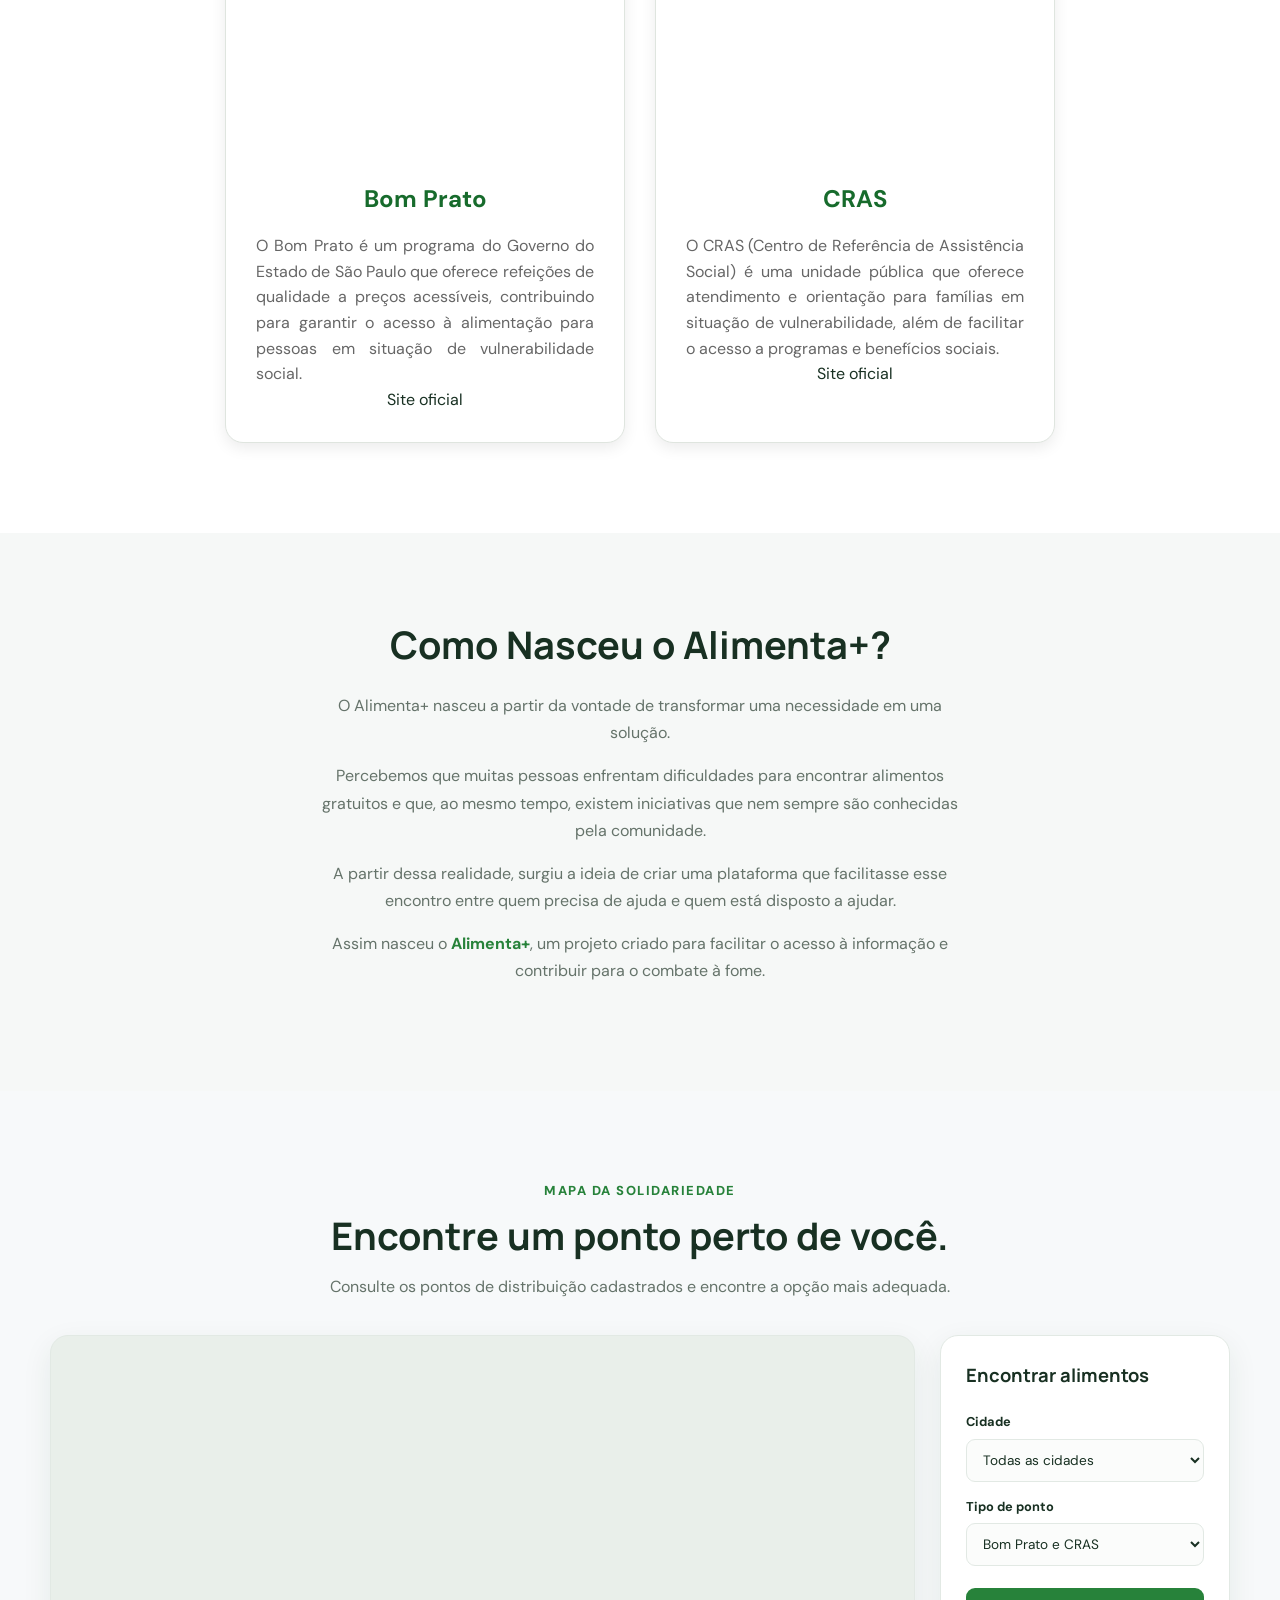
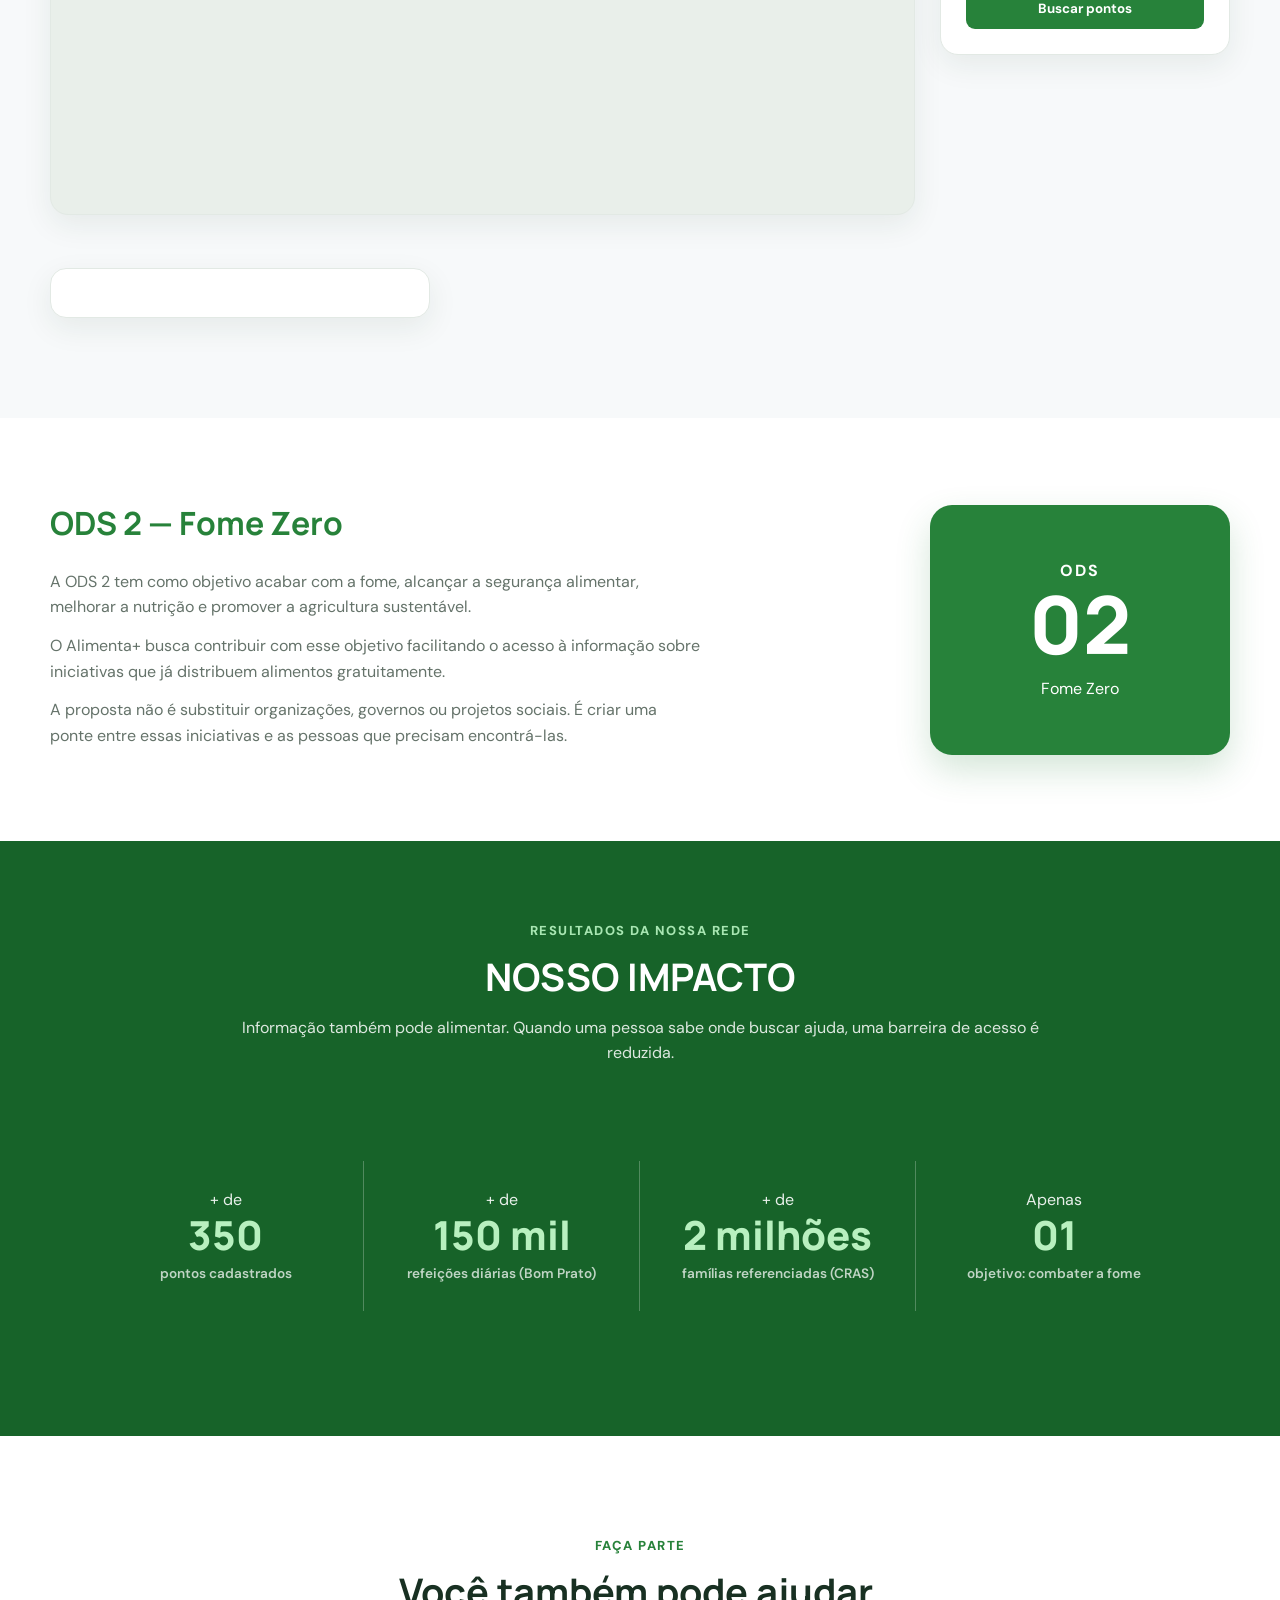
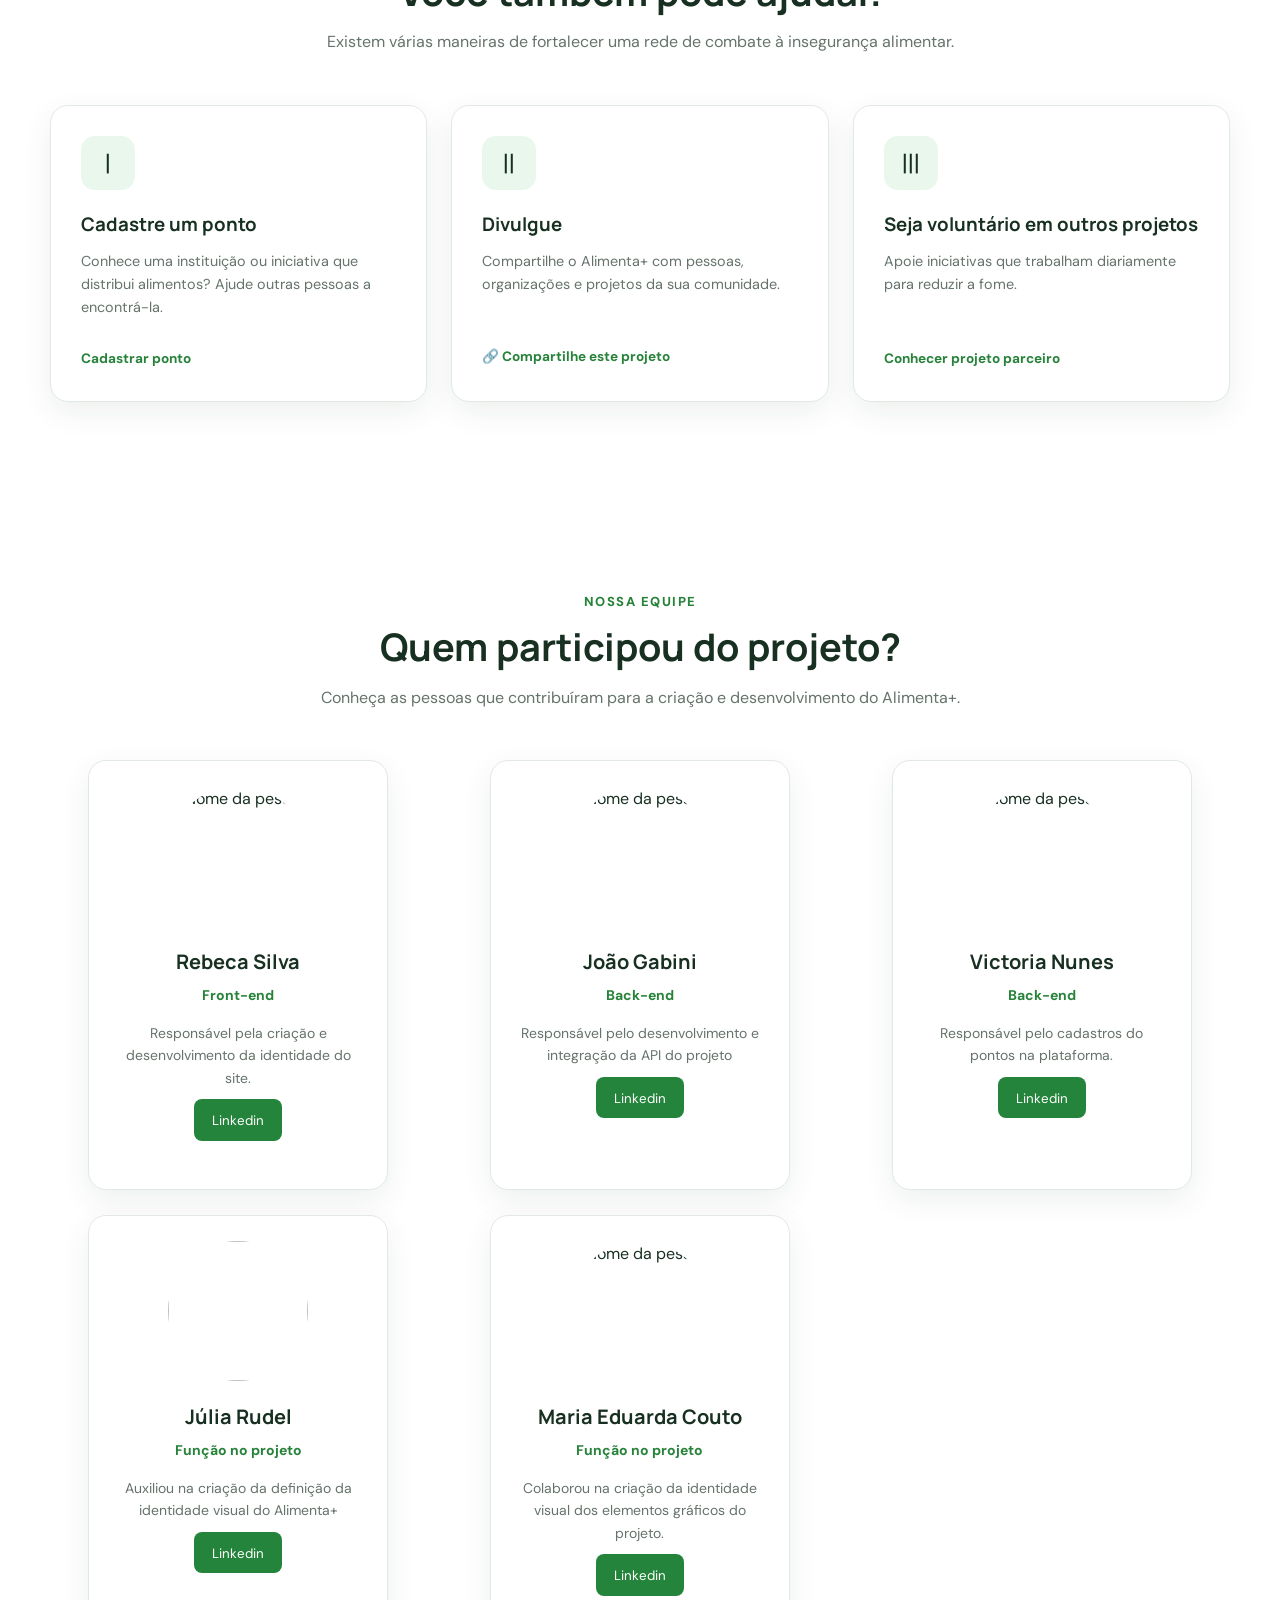
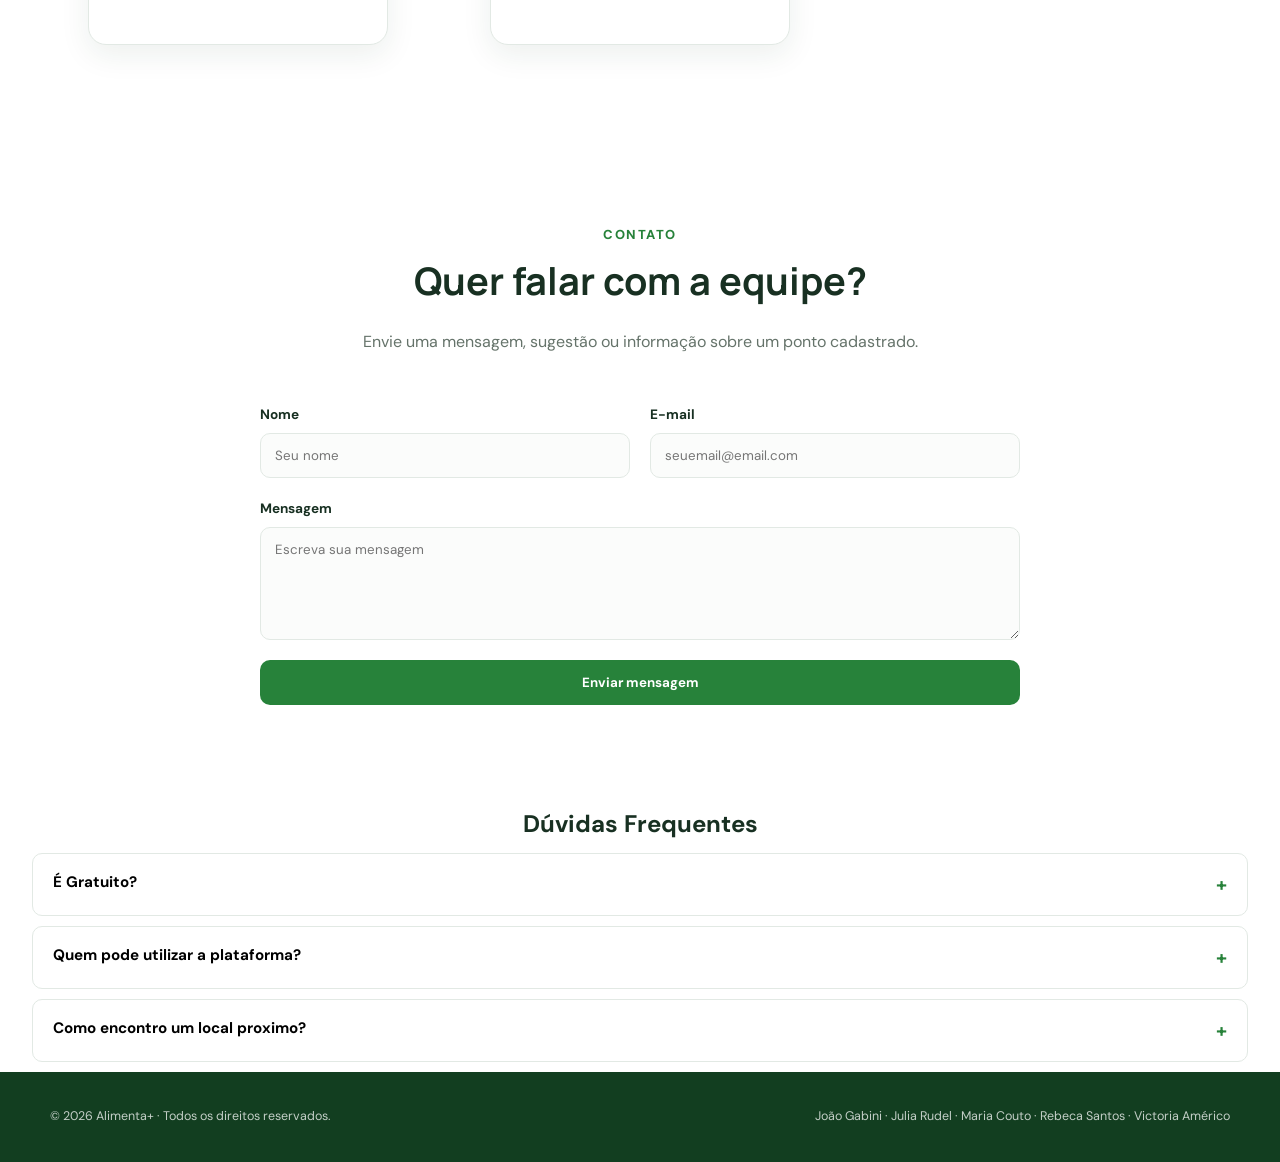
==== commit d0eadf7a: "!" ====
--- a/index.html
+++ b/index.html
@@ -334,7 +334,7 @@
 
 
                 <p>
-                   Responsável pelo desenvolvimento e integração da API do projeto.
+                   Responsável pelo desenvolvimento e integração da API do projeto
                 </p>
                 <a href=' https://www.linkedin.com/in/joaogabini?utm_source=share_via&utm_content=profile&utm_medium=member_android'
                             target="_blank" class="linkedin">
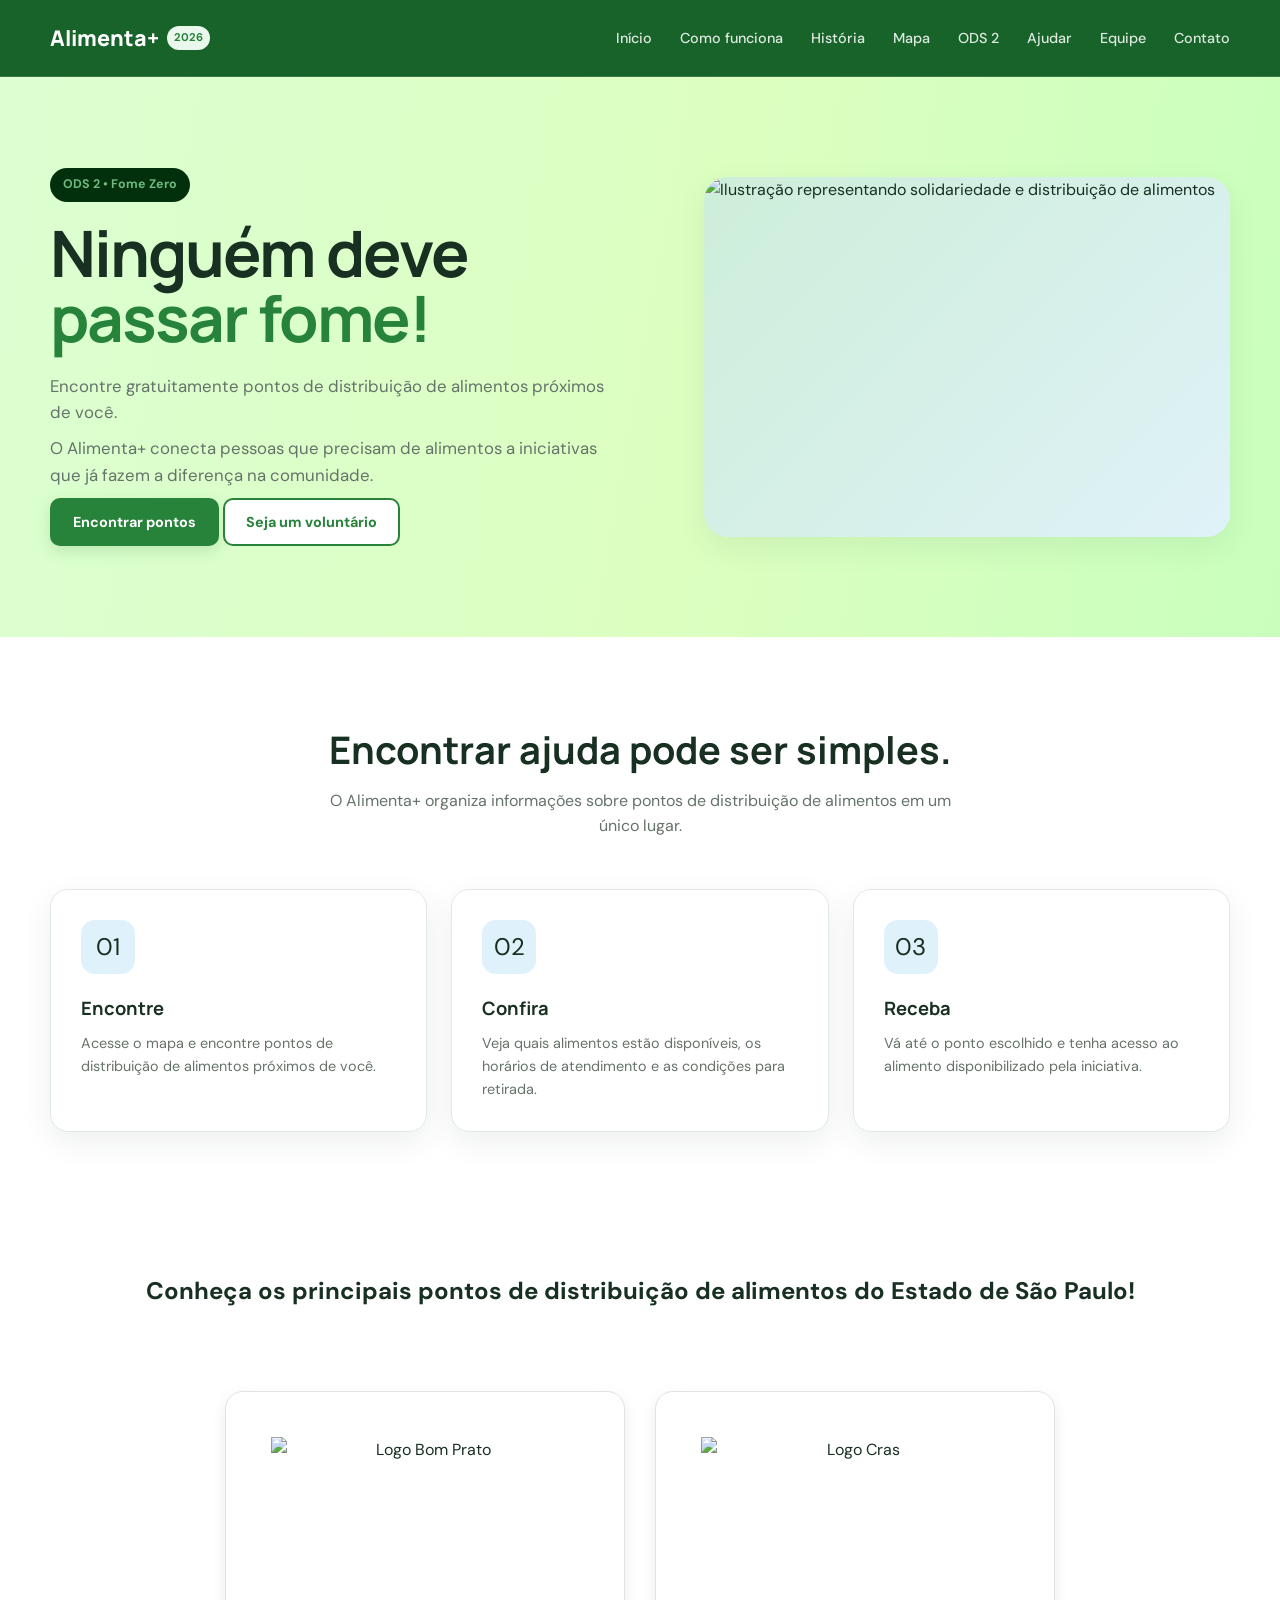
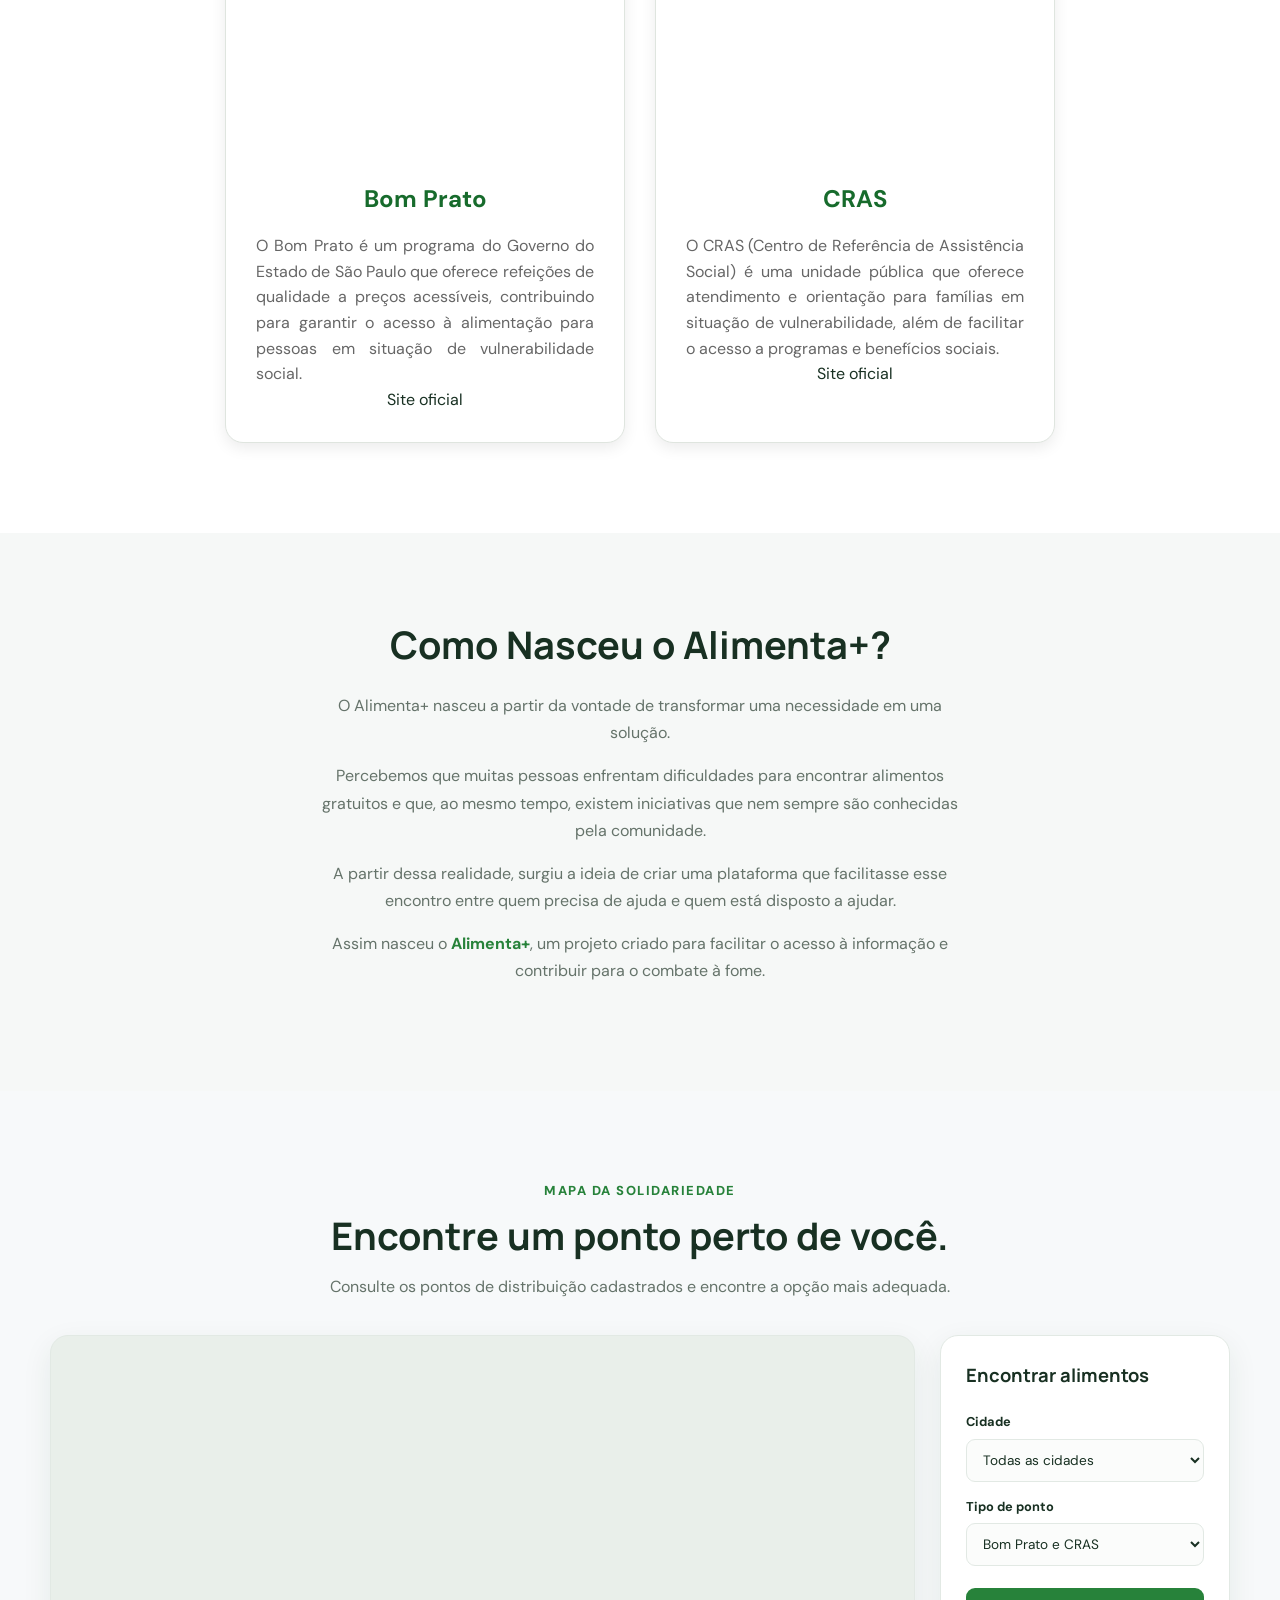
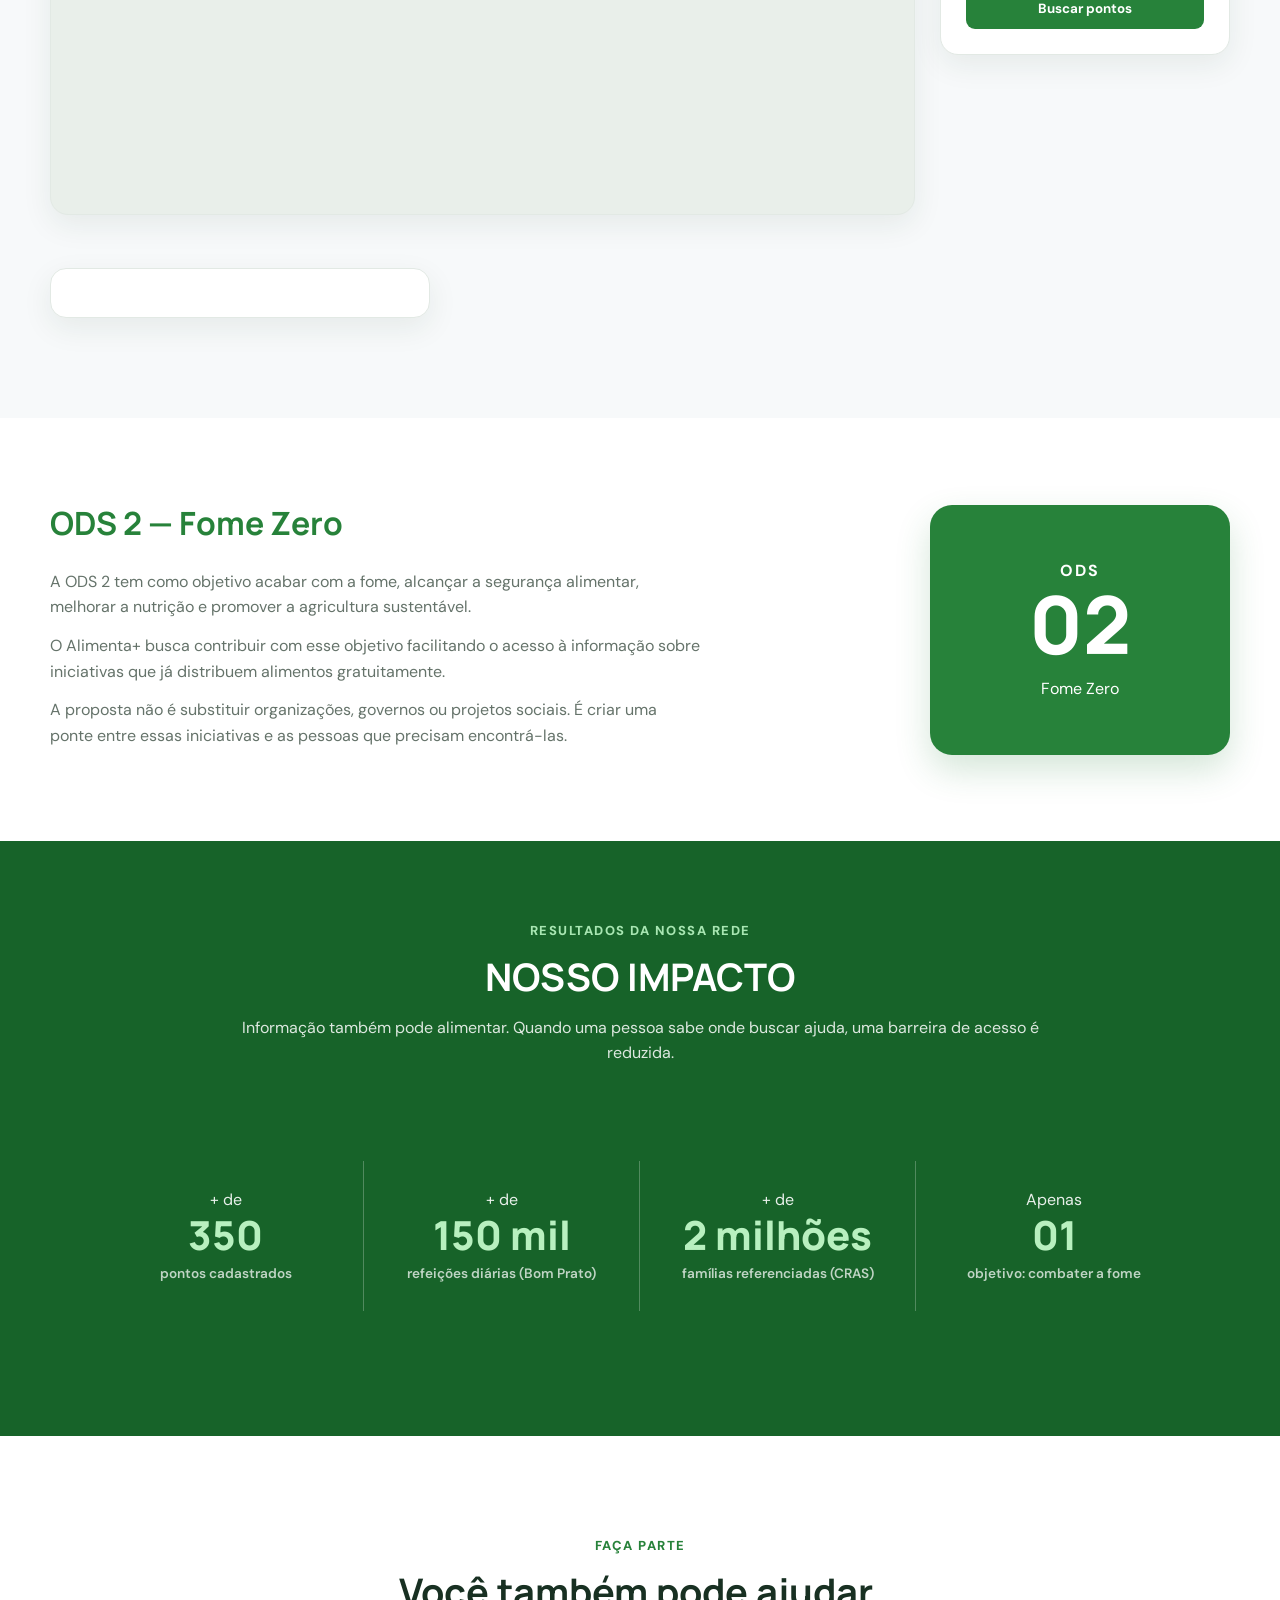
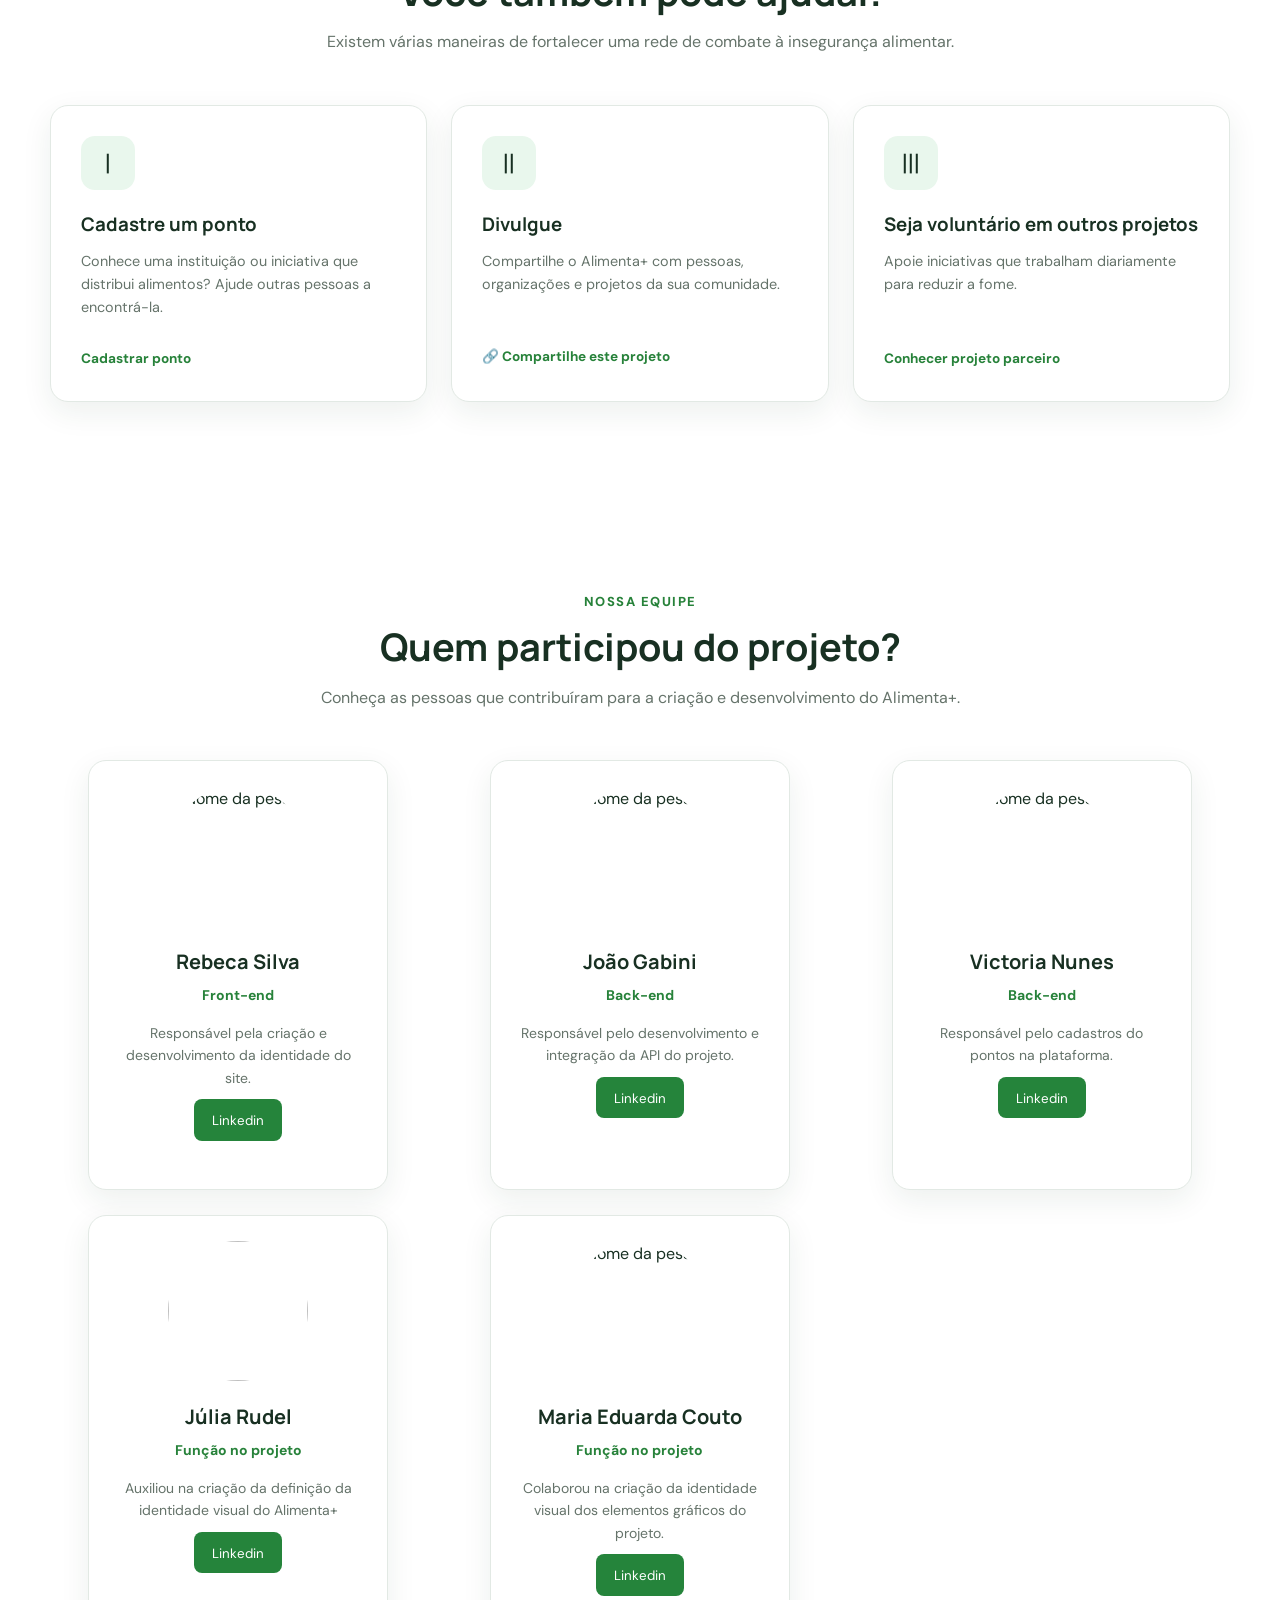
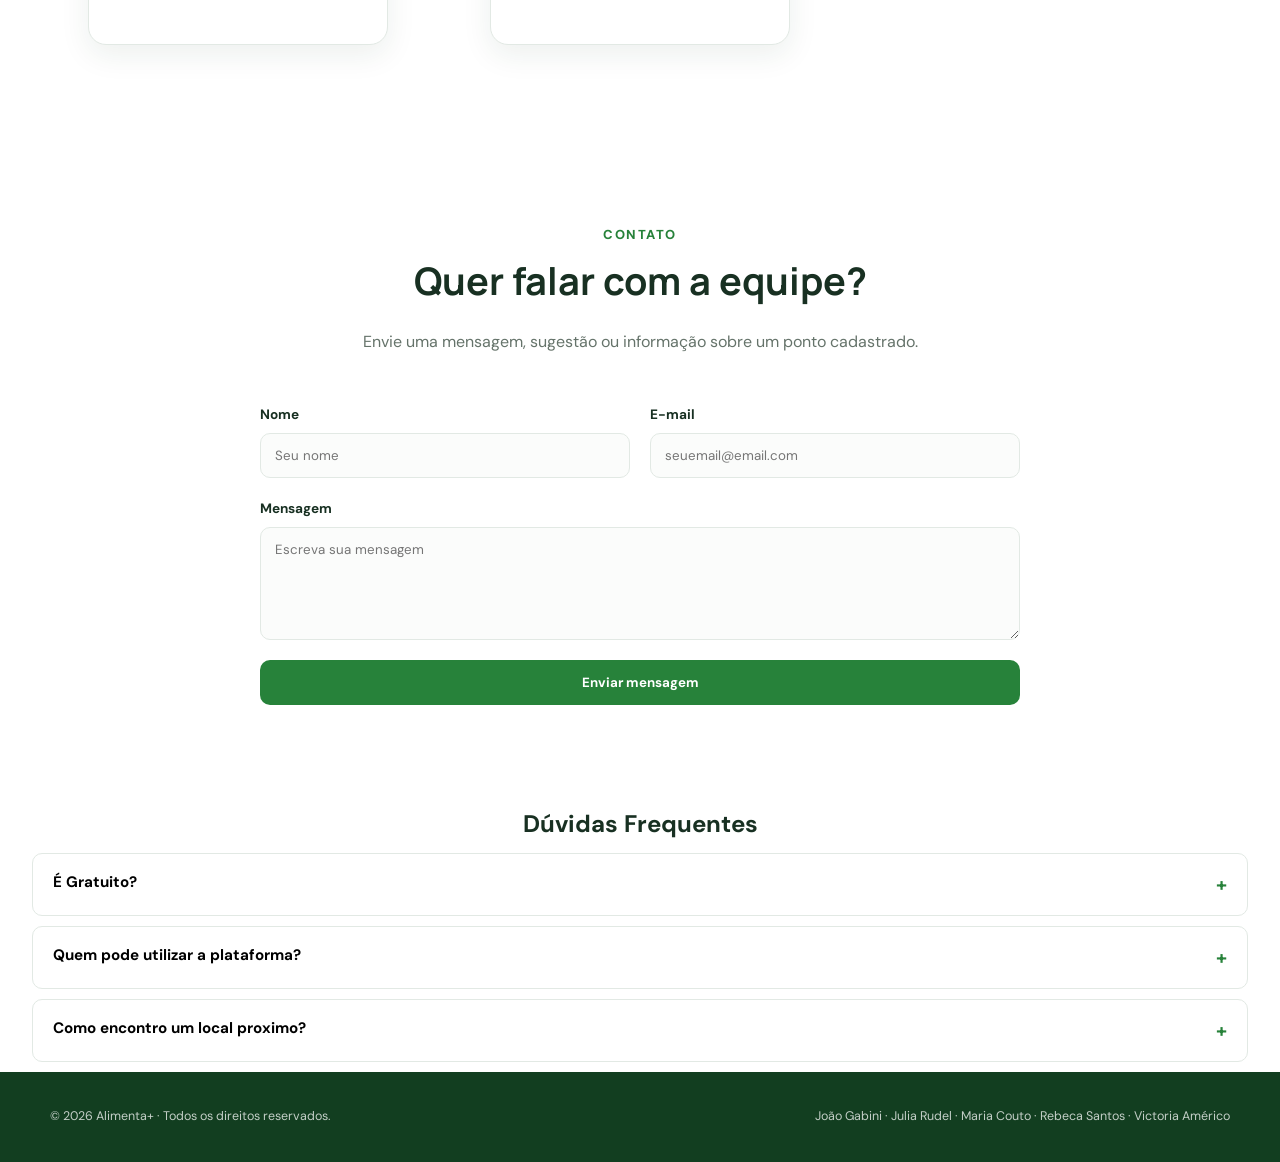
==== commit e94e54b3: "@" ====
--- a/index.html
+++ b/index.html
@@ -334,7 +334,7 @@
 
 
                 <p>
-                   Responsável pelo desenvolvimento e integração da API do projeto
+                   Responsável pelo desenvolvimento e integração da API do projeto.
                 </p>
                 <a href=' https://www.linkedin.com/in/joaogabini?utm_source=share_via&utm_content=profile&utm_medium=member_android'
                             target="_blank" class="linkedin">
